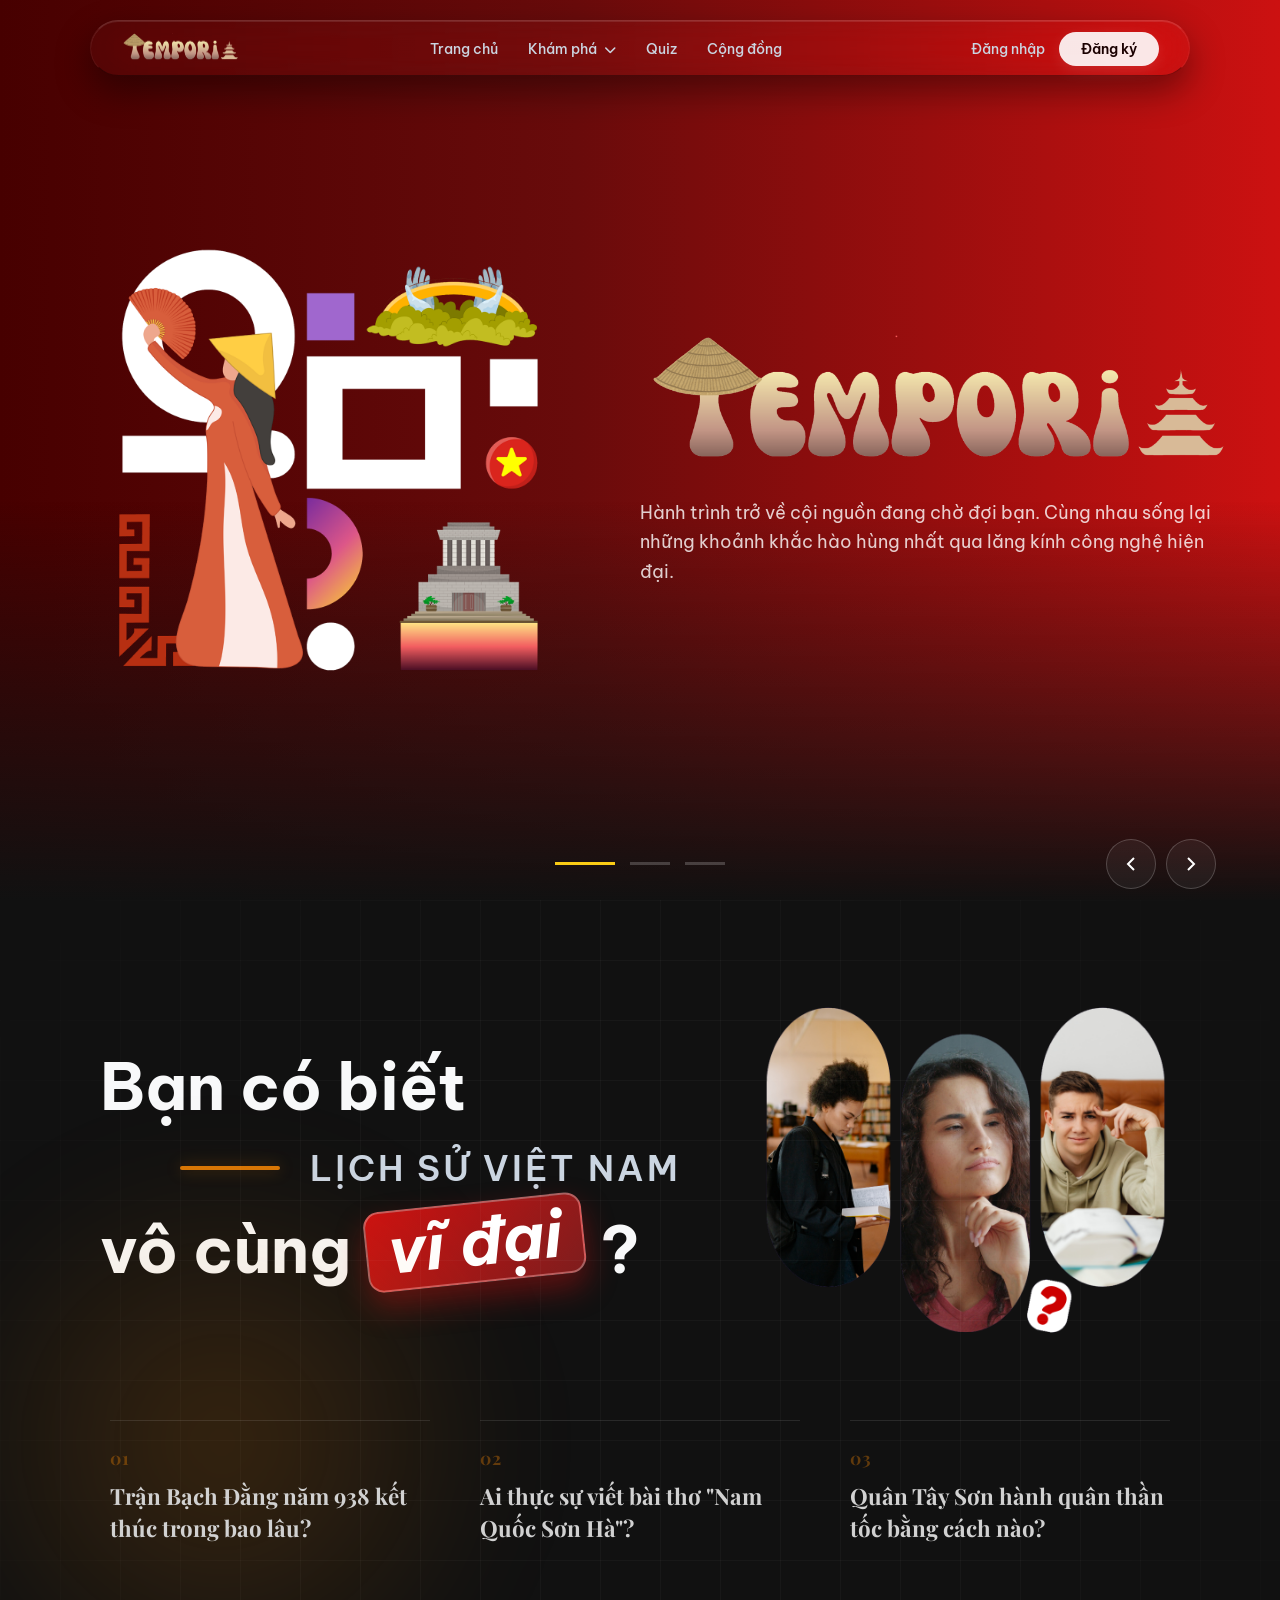
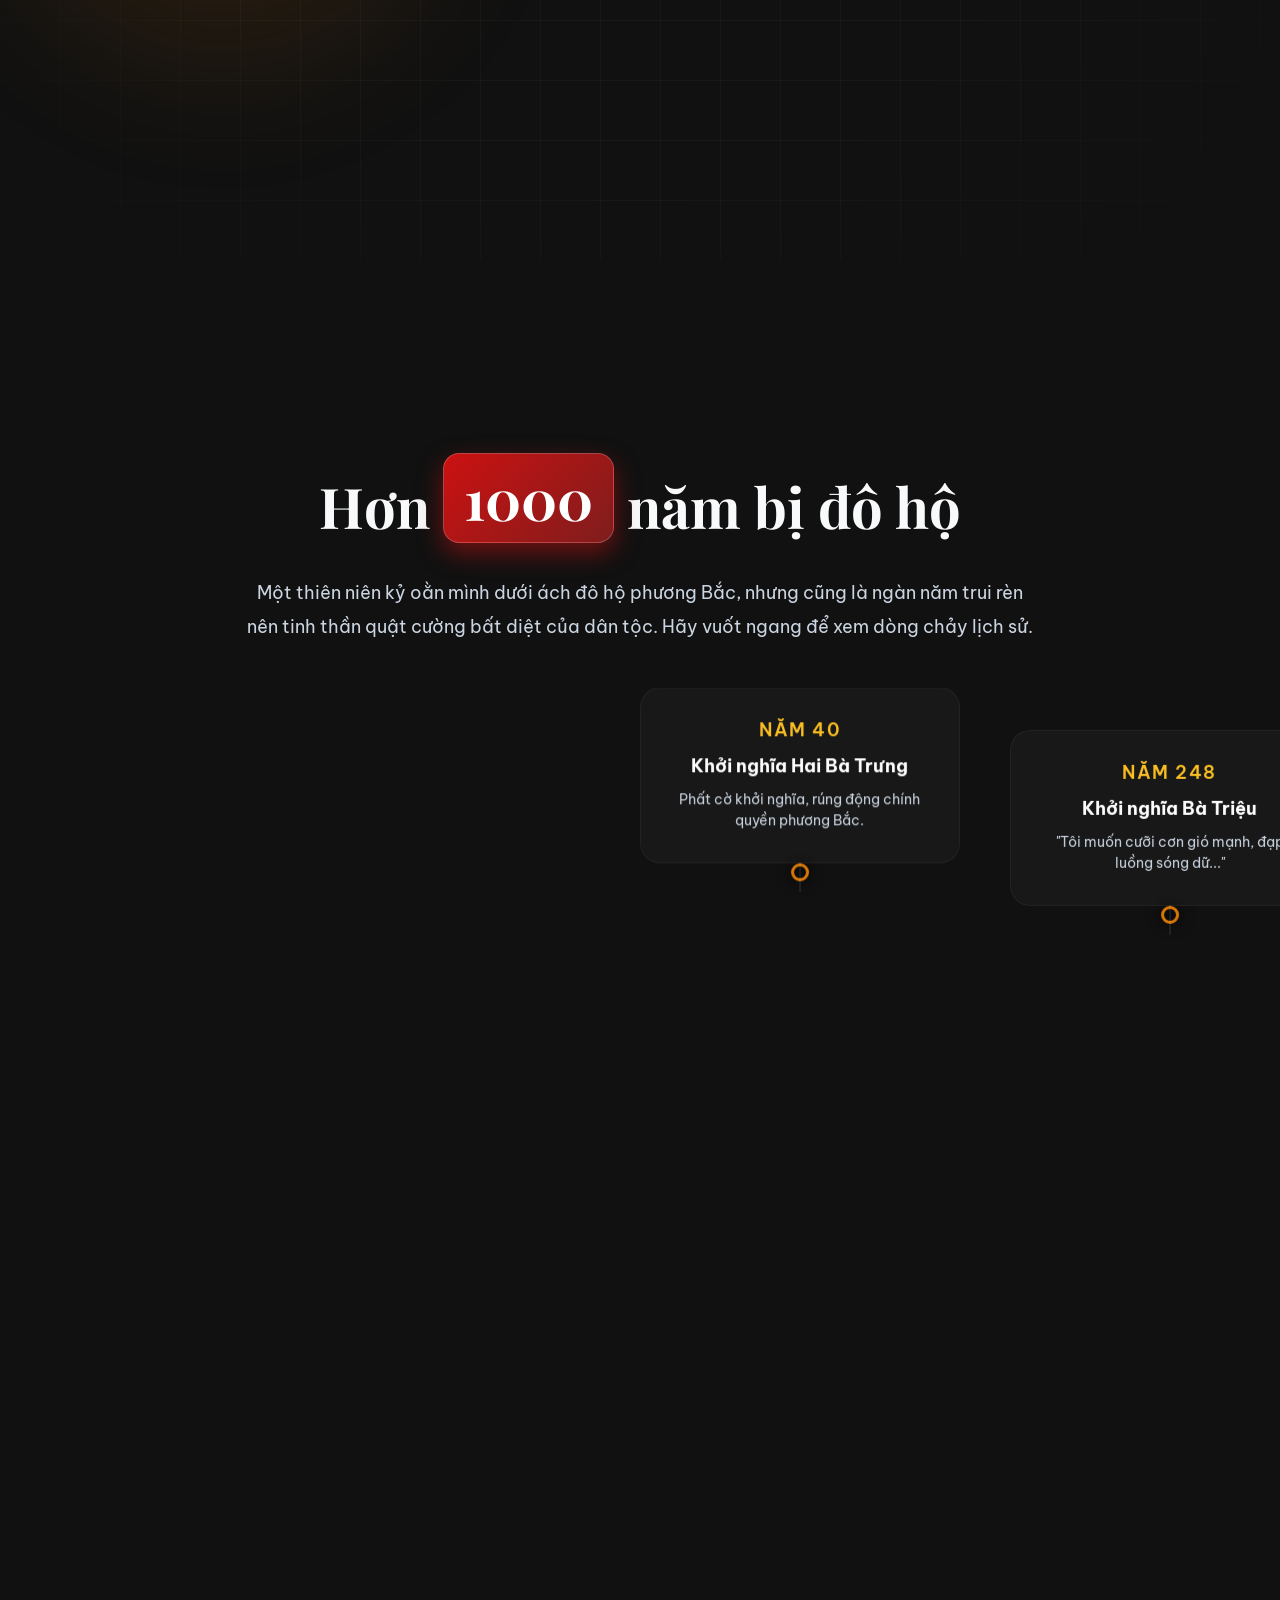
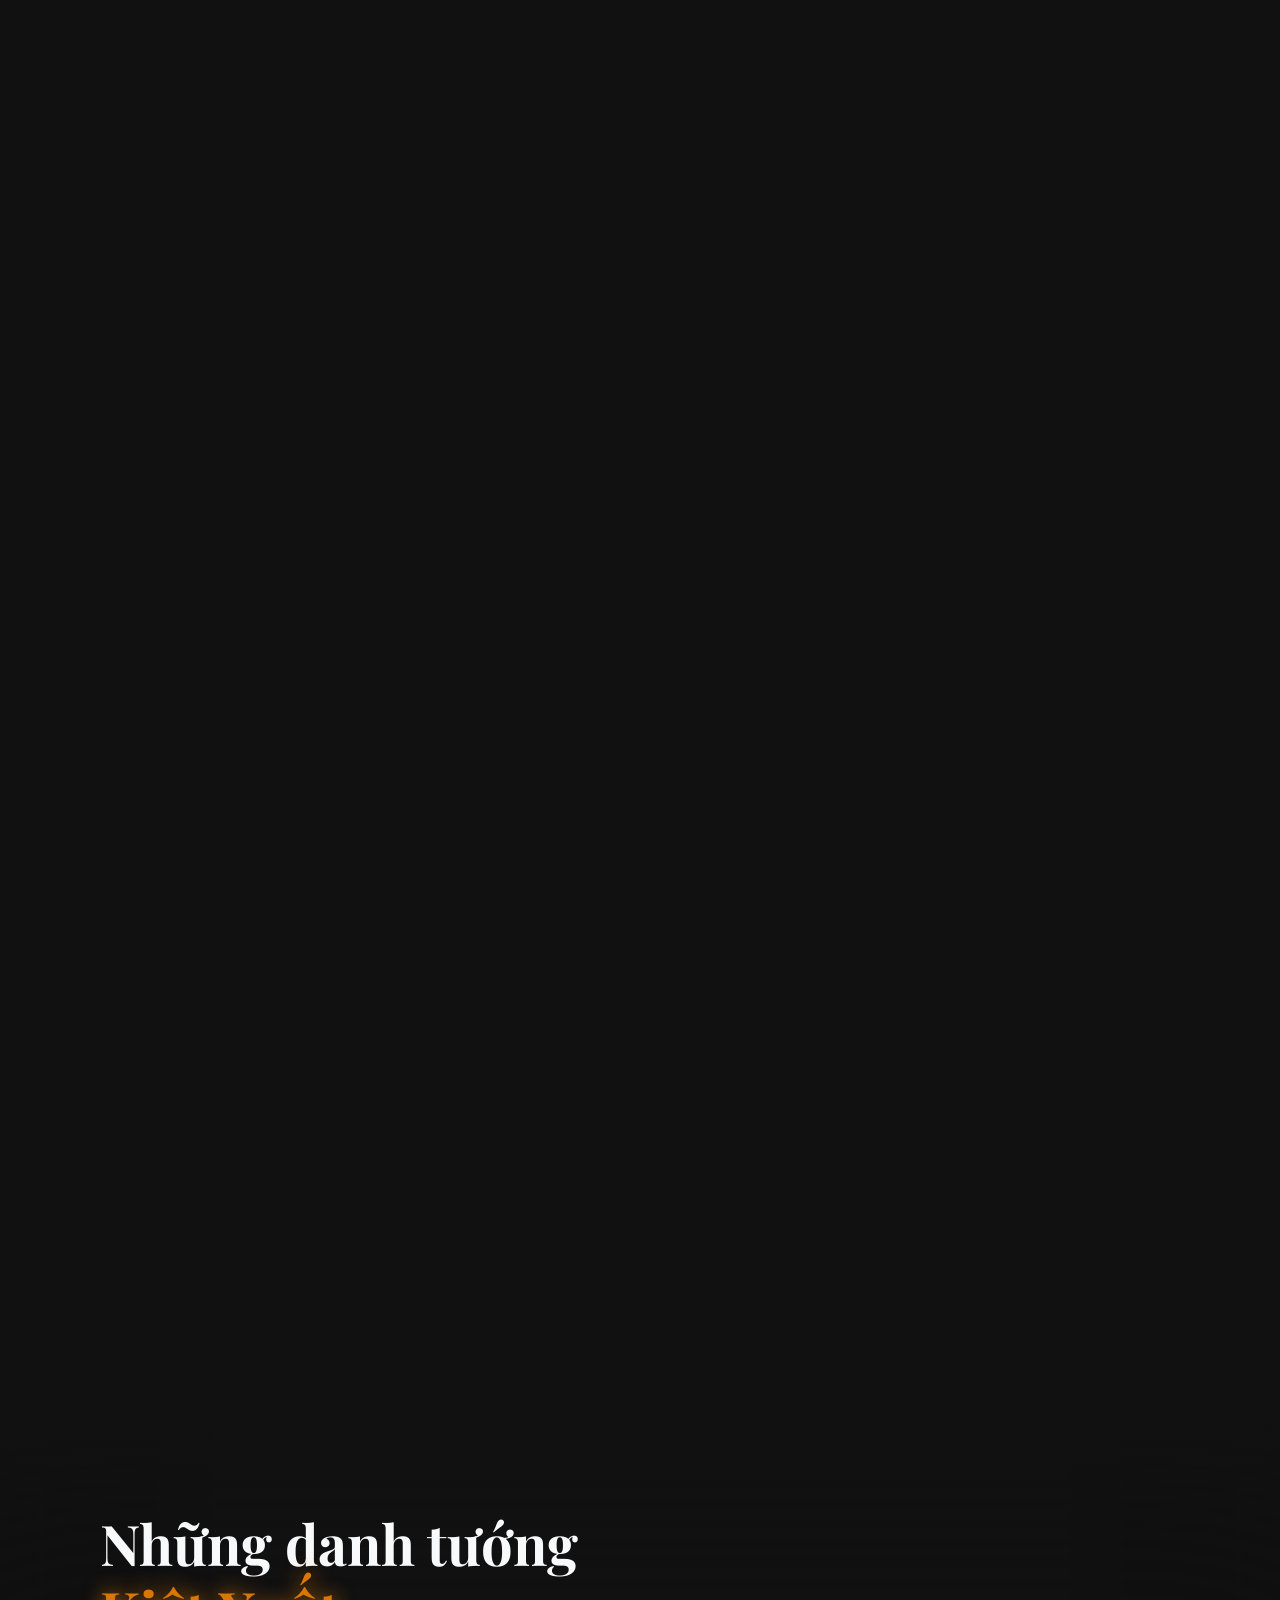
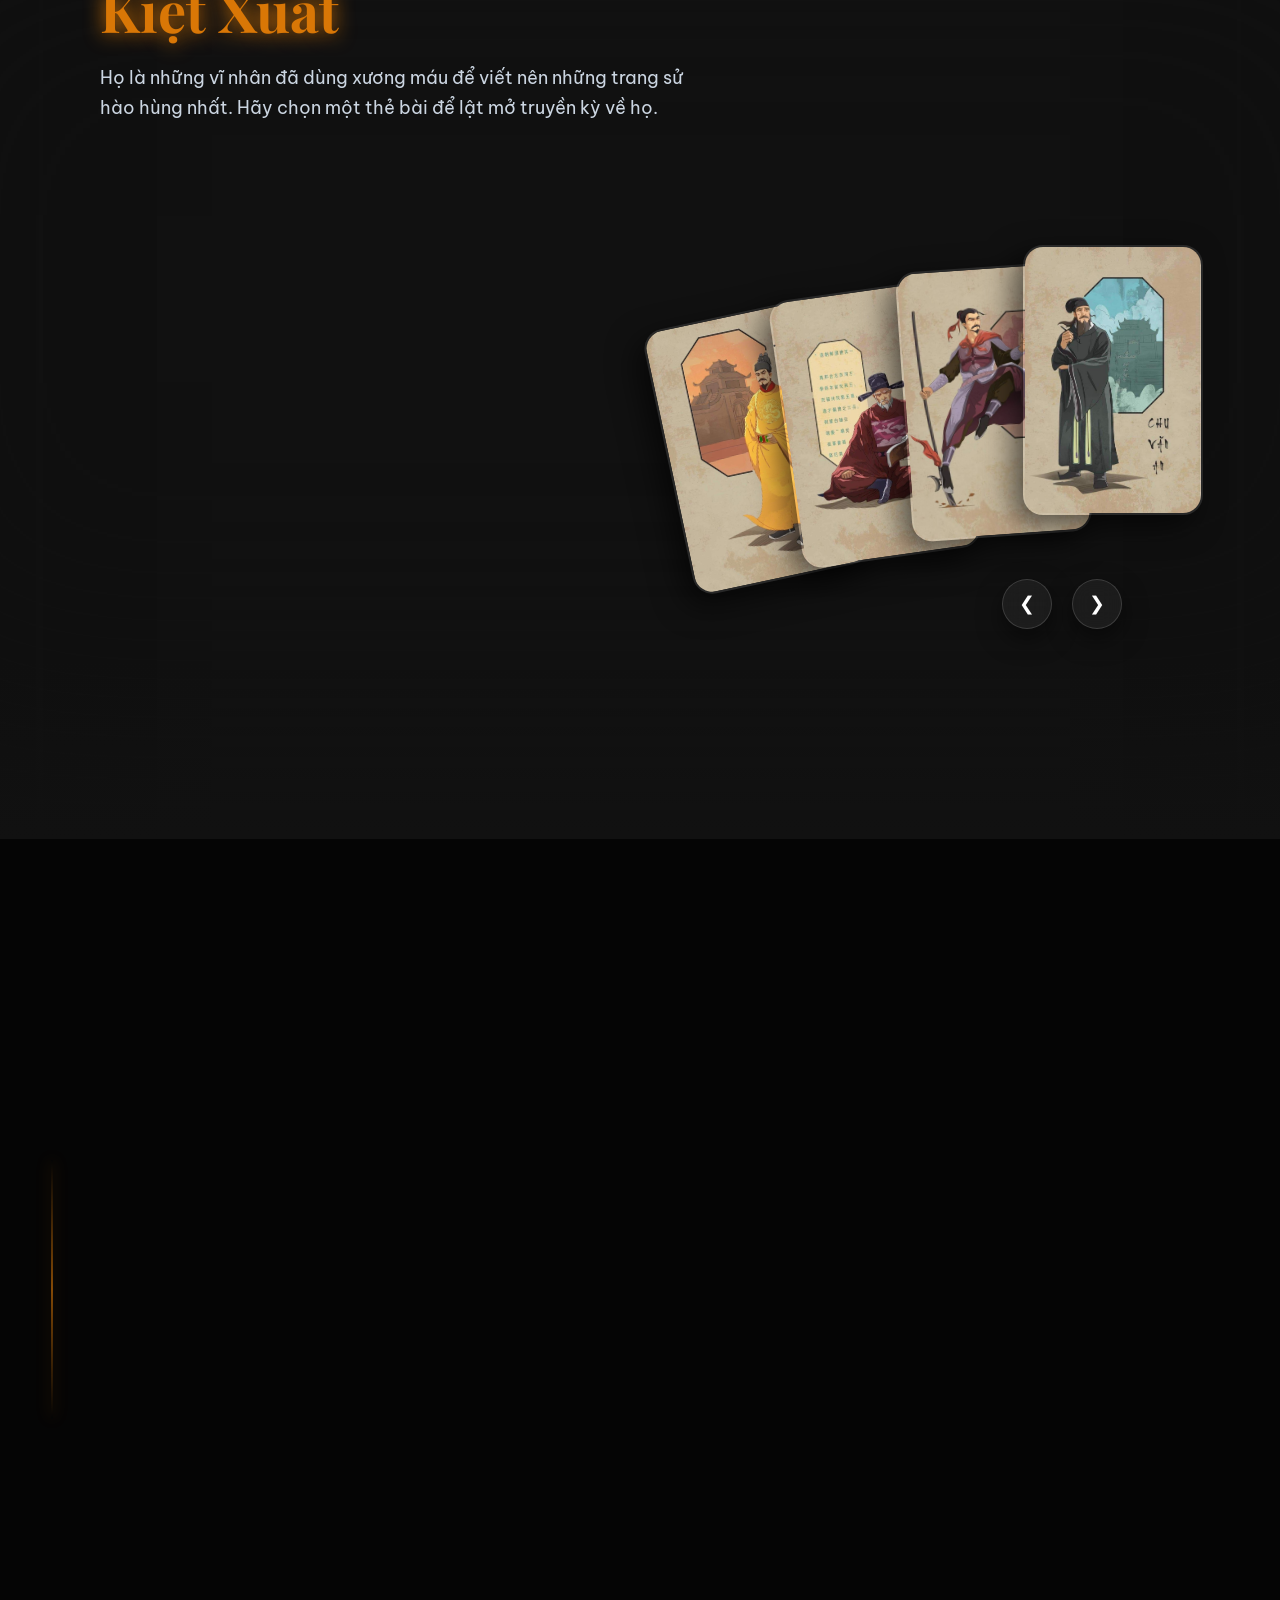
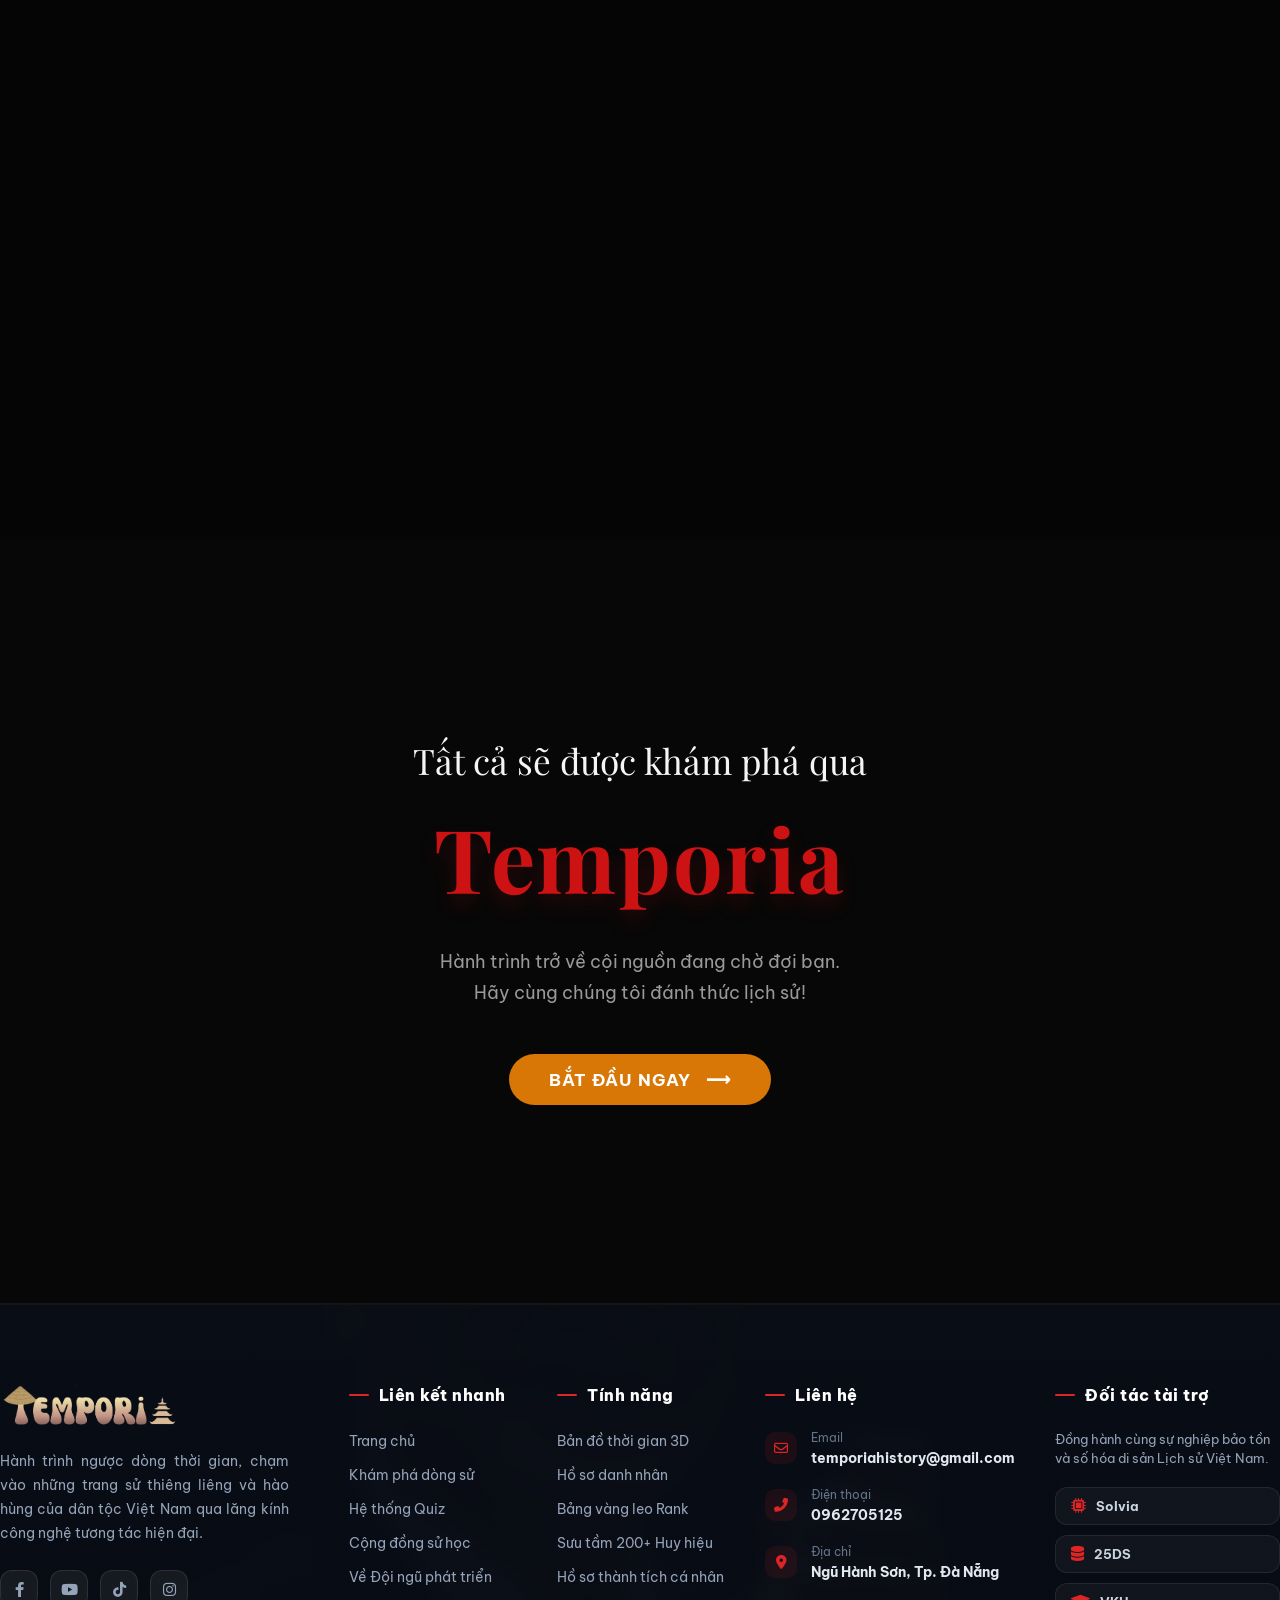
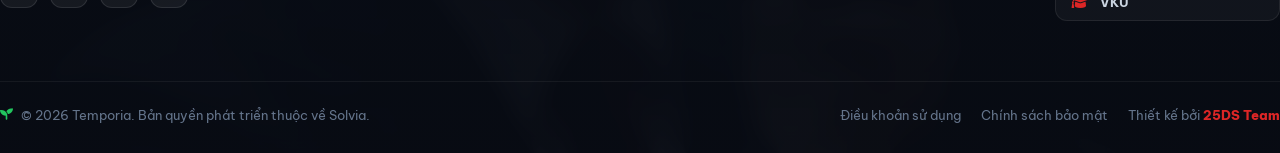
==== index.html @ d2524f49 "Update website" ====
<!DOCTYPE html>
<html lang="vi">
<head>
    <meta charset="UTF-8">
    <meta name="viewport" content="width=device-width, initial-scale=1.0">
    <title>Temporia - Dòng Chảy Lịch Sử</title>
    
    <link rel="preconnect" href="https://fonts.googleapis.com">
    <link rel="preconnect" href="https://fonts.gstatic.com" crossorigin>
    <link href="https://fonts.googleapis.com/css2?family=Be+Vietnam+Pro:wght@400;500;600&family=Playfair+Display:ital,wght@0,700;1,700&display=swap" rel="stylesheet">
    <link rel="stylesheet" href="https://cdnjs.cloudflare.com/ajax/libs/font-awesome/6.0.0/css/all.min.css">
    <!-- Thư viện CSS của Leaflet -->
    <link rel="stylesheet" href="https://unpkg.com/leaflet@1.9.4/dist/leaflet.css" />

    <link rel="stylesheet" href="css/global.css">
    <link rel="stylesheet" href="css/home.css">
    <style>
        .temporia-global-footer {
              position: relative !important;
              width: 100% !important;
              margin-top: 0 !important;
               overflow: hidden !important;
              background: #000000 !important;
              color: #e2e8f0 !important;
             border-top: 1px solid rgba(255, 255, 255, 0.08) !important;
}
    </style>
</head>
<body>

     <nav class="navbar">
        <a href="index.html" class="logo">
            <img src="test/logox.png" alt="Temporia Logo">
        </a>
        <ul class="nav-menu">
            <li><a href="trang-chu.html">Trang chủ</a></li>
            <li class="dropdown">
                <a href="#">Khám phá <i class="fas fa-chevron-down dropdown-icon"></i></a>
                <ul class="dropdown-content">
                    <li><a href="lo-trinh.html"><i class="fas fa-map-signs fa-fw"></i> Lộ trình học</a></li>
                    <li><a href="user-mindmap.html" class="locked-feature"><i class="fas fa-project-diagram fa-fw"></i> Sơ đồ tư duy</a></li>
                    <li><a href="podcast-view.html" class="locked-feature"><i class="fas fa-podcast fa-fw"></i> Podcast</a></li>
                </ul>
            </li>
            <li><a href="quiz.html">Quiz</a></li>
            <li><a href="cong-dong.html">Cộng đồng</a></li>
        </ul>
        <div class="nav-auth">
            <div id="guestMenu">
                <a href="auth.html#login" class="btn-login">Đăng nhập</a>
                <a href="auth.html#register" class="btn-register">Đăng ký</a>
            </div>
            
            <div id="userMenu" class="user-menu-dropdown hidden">
                <div class="user-menu-trigger">
                    <img src="" alt="Avatar" id="navAvatar" class="nav-avatar-img">
                    <span class="nav-user-name" id="navUserName">...</span>
                    <i class="fas fa-chevron-down" style="font-size: 12px; color: #86868b; margin-left: 2px;"></i>
                </div>
                
                <ul class="user-dropdown-content">
                    <li><a href="tai-khoan.html"><i class="fas fa-user fa-fw"></i> Hồ sơ cá nhân</a></li>
                    <li><a href="tai-khoan.html"><i class="fas fa-cog fa-fw"></i> Cài đặt hệ thống</a></li>
                    <li><hr class="dropdown-divider"></li>
                    <li><a href="javascript:void(0)" id="navBtnLogout" class="text-red"><i class="fas fa-sign-out-alt fa-fw"></i> Đăng xuất</a></li>
                </ul>
            </div>
        </div>
    </nav>

    <!-- PHẦN 1: HERO SECTION -->
    <!-- ================= PHẦN 1: KHỞI NGUỒN ================= -->
<section id="section1" class="hero-section">
    
    <!-- KHU VỰC CHỨA NỘI DUNG CHÍNH (Swap Container) -->
    <div class="hero-swap-area">
        
        <div class="morph-visual-box">
            <img src="test/3.png" alt="Temporia" class="visual-image">
            
            <div class="visual-feature-frame modern-transparent hub-layout">
                <div class="hub-aura"></div>
                <svg class="connectors-svg" viewBox="0 0 1000 600" preserveAspectRatio="none">
                    <defs>
                        <filter id="neonGlow" x="-20%" y="-20%" width="140%" height="140%"><feDropShadow dx="0" dy="0" stdDeviation="4" flood-color="#facc15" flood-opacity="0.8"/></filter>
                        <marker id="arrowhead" viewBox="0 0 10 10" refX="7" refY="5" markerWidth="5" markerHeight="5" orient="auto"><path d="M 1 1 L 8 5 L 1 9 Z" fill="#facc15" /></marker>
                    </defs>
                    <path class="spoke-curve" d="M 420,200 C 350,200 320,130 260,130" fill="none" stroke="#facc15" stroke-width="2" filter="url(#neonGlow)" marker-end="url(#arrowhead)"/>
                    <path class="spoke-curve" d="M 580,260 C 650,260 680,200 740,200" fill="none" stroke="#facc15" stroke-width="2" filter="url(#neonGlow)" marker-end="url(#arrowhead)"/>
                    <path class="spoke-curve" d="M 420,340 C 350,340 320,400 260,400" fill="none" stroke="#facc15" stroke-width="2" filter="url(#neonGlow)" marker-end="url(#arrowhead)"/>
                    <path class="spoke-curve" d="M 580,400 C 650,400 680,470 740,470" fill="none" stroke="#facc15" stroke-width="2" filter="url(#neonGlow)" marker-end="url(#arrowhead)"/>
                </svg>
                <img src="test/dtx.png" alt="App Temporia" class="center-phone">
                
                <div class="m-feature-card card-tl"><span class="m-icon">🎴</span><div class="m-text"><h3>Postcard</h3><p>Lưu giữ khoảnh khắc.</p></div></div>
                <div class="m-feature-card card-tr"><span class="m-icon">🗺️</span><div class="m-text"><h3>Bản Đồ</h3><p>Dòng thời gian trực quan.</p></div></div>
                <div class="m-feature-card card-bl"><span class="m-icon">👥</span><div class="m-text"><h3>Cộng Đồng</h3><p>Kết nối người đam mê.</p></div></div>
                <div class="m-feature-card card-br"><span class="m-icon">🧠</span><div class="m-text"><h3>Quiz Sơ Đồ</h3><p>Thử thách bản thân.</p></div></div>
            </div>

            <img src="test/peologo.png" alt="Nhân vật lịch sử" class="slide3-man-img" >
        </div>

        <div class="morph-text-box">
            <div class="text-state-1">
                <img src="test/logox.png" alt="Temporia Logo" class="logo-in-text" width="600"   height="140px" style="margin-bottom: 20px; margin-right: 20px;">
                <p>Hành trình trở về cội nguồn đang chờ đợi bạn. Cùng nhau sống lại những khoảnh khắc hào hùng nhất qua lăng kính công nghệ hiện đại.</p>
            </div>
            
            <div class="text-state-2">
                <div class="subtitle-badge">Trải nghiệm Đa chiều</div>
                <h2>Chạm quá khứ, <span class="text-gold">Mở khóa tương lai</span></h2>
                <p>Ứng dụng công nghệ tương tác hiện đại để tái hiện sống động những trang sử hào hùng, mang đến hành trình khám phá hoàn toàn khác biệt.</p>
            </div>

            <div class="text-state-3">
                <div class="subtitle-badge">Hệ thống thành tựu</div>
                
                <h2>
                    Sưu tầm <span class="text-gold">huy hiệu</span> để <br>
                    khám phá các <span class="text-gold">nhân vật</span>
                </h2>
                
                <p>Vượt qua những thử thách lịch sử để mở khóa các phù hiệu danh giá. Sở hữu trọn bộ sưu tập để khám phá những bí mật ẩn giấu và chiến công hiển hách của các vị anh hùng hào kiệt.</p>
                
                <div class="badges-grid">
                    <div class="badge-item"><div class="badge-circle"></div><span class="badge-name">Quân Vương</span></div>
                    <div class="badge-item"><div class="badge-circle"></div><span class="badge-name">Tướng Quân</span></div>
                    <div class="badge-item"><div class="badge-circle"></div><span class="badge-name">Văn Thần</span></div>
                    <div class="badge-item"><div class="badge-circle"></div><span class="badge-name">Sử Gia</span></div>
                    <div class="badge-item"><div class="badge-circle"></div><span class="badge-name">Chiến Binh</span></div>
                    <div class="badge-item"><div class="badge-circle"></div><span class="badge-name">Hiền Triết</span></div>
                </div>
            </div>
        </div>
    </div>

    <div class="hero-bottom-controls">
        <div class="hero-pagination">
            <span class="dash active" data-index="1"></span>
            <span class="dash" data-index="2"></span>
            <span class="dash" data-index="3"></span> </div>
        <div class="hero-nav-btns">
            <button class="hero-btn prev-btn"><svg width="24" height="24" viewBox="0 0 24 24" fill="none" stroke="currentColor" stroke-width="2"><polyline points="15 18 9 12 15 6"></polyline></svg></button>
            <button class="hero-btn next-btn"><svg width="24" height="24" viewBox="0 0 24 24" fill="none" stroke="currentColor" stroke-width="2"><polyline points="9 18 15 12 9 6"></polyline></svg></button>
        </div>
    </div>
</section>

    <div class="intro-section" id="section2">
        <div class="intro-container">
            <div class="intro-left animate-on-scroll slide-in-left">
                <div class="intro-content">
                    <h2 class="intro-line1">Bạn có biết</h2>
                    <div class="intro-line2">
                        <span class="long-dash"></span>
                        <span class="text-history">Lịch sử Việt Nam</span>
                    </div>
                    <h2 class="intro-line3">vô cùng <span class="tilt-box">vĩ đại</span> ?</h2>
                </div>
            </div>
            
            
            <!-- HÌNH ẢNH (Bên Phải) -->
            <div class="intro-right animate-on-scroll fade-in-up">
                <!-- Đã xóa khung div cũ và thay bằng ảnh thật -->
                <img src="test/x4.png" alt="Biểu tượng Lịch sử" class="intro-image">
            </div>
        </div>
        <!-- ================= KHU VỰC CÂU HỎI "BẠN CÓ BIẾT" (TỐI GIẢN) ================= -->
    <div class="minimal-questions-grid">
        
        <!-- Câu hỏi 1 -->
        <div class="mq-card">
            <div class="mq-number">01</div>
            <h3 class="mq-question">Trận Bạch Đằng năm 938 kết thúc trong bao lâu?</h3>
            <div class="mq-answer">
                <p>Trận đánh định mệnh được quyết định chỉ trong vỏn vẹn <strong>một buổi sáng</strong>. Khi thủy triều rút làm lộ bãi cọc, toàn bộ chiến thuyền Nam Hán bị đâm thủng và đắm chìm.</p>
            </div>
        </div>

        <!-- Câu hỏi 2 -->
        <div class="mq-card">
            <div class="mq-number">02</div>
            <h3 class="mq-question">Ai thực sự viết bài thơ "Nam Quốc Sơn Hà"?</h3>
            <div class="mq-answer">
                <p>Dù thường được gắn với Lý Thường Kiệt, lịch sử không ghi nhận chính xác tác giả. Nó được vang lên trong đền thờ để tạo niềm tin rằng đây là <strong>lời sấm truyền của thần linh</strong> nhằm úy lạo quân sĩ.</p>
            </div>
        </div>

        <!-- Câu hỏi 3 -->
        <div class="mq-card">
            <div class="mq-number">03</div>
            <h3 class="mq-question">Quân Tây Sơn hành quân thần tốc bằng cách nào?</h3>
            <div class="mq-answer">
                <p>Nguyễn Huệ đã sáng tạo ra chiến thuật <strong>"võng cáng"</strong>. Hai người khiêng một người ngủ, cứ thế luân phiên nhau chạy suốt ngày đêm, tạo nên tốc độ hành quân kinh ngạc.</p>
            </div>
        </div>

    </div>

        
        <!-- ================= NỀN HỌA TIẾT CHÌM HIỆN ĐẠI ================= -->
    <div class="temporia-bg-canvas">
        <!-- Lớp 1: Lưới dữ liệu mờ -->
        <div class="bg-tech-grid"></div>
        
        <!-- Lớp 2: Vầng sáng lịch sử hắt từ góc -->
        <div class="bg-glow-orb"></div>
        
       
        
        <!-- Lớp 4: Tia sáng dữ liệu quét ngang không gian -->
  
    </div>
        
    </div>
        

    <div class="history-section" id="section3">
        <div class="history-container">
            <div class="history-header animate-on-scroll slide-in-left">
                <h2>Hơn <span class="highlight-box">1000</span> năm bị đô hộ</h2>
                <p>Một thiên niên kỷ oằn mình dưới ách đô hộ phương Bắc, nhưng cũng là ngàn năm trui rèn nên tinh thần quật cường bất diệt của dân tộc. Hãy vuốt ngang để xem dòng chảy lịch sử.</p>
            </div>
            
            <div class="timeline-wrapper animate-on-scroll fade-in-up">
                <div class="timeline-track">
                    <div class="timeline-item">
                        <div class="timeline-content">
                            <span class="year">Năm 40</span>
                            <h3>Khởi nghĩa Hai Bà Trưng</h3>
                            <p>Phất cờ khởi nghĩa, rúng động chính quyền phương Bắc.</p>
                        </div>
                        <div class="timeline-dot"></div>
                    </div>

                    <div class="timeline-item">
                        <div class="timeline-content">
                            <span class="year">Năm 248</span>
                            <h3>Khởi nghĩa Bà Triệu</h3>
                            <p>"Tôi muốn cưỡi cơn gió mạnh, đạp luồng sóng dữ..."</p>
                        </div>
                        <div class="timeline-dot"></div>
                    </div>

                    <div class="timeline-item">
                        <div class="timeline-content">
                            <span class="year">Năm 542</span>
                            <h3>Nước Vạn Xuân</h3>
                            <p>Lý Bí xưng đế, khẳng định ý chí độc lập ngàn đời.</p>
                        </div>
                        <div class="timeline-dot"></div>
                    </div>

                    <div class="timeline-item">
                        <div class="timeline-content">
                            <span class="year">Năm 938</span>
                            <h3>Chiến thắng Bạch Đằng</h3>
                            <p>Ngô Quyền kết thúc vĩnh viễn hơn 1000 năm Bắc thuộc.</p>
                        </div>
                        <div class="timeline-dot"></div>
                    </div>

                    <div class="timeline-item">
                        <div class="timeline-content">
                            <span class="year">Năm 1010</span>
                            <h3>Chiếu Dời Đô</h3>
                            <p>Lý Thái Tổ dời đô về Thăng Long, mở ra thời kỳ thịnh vượng.</p>
                        </div>
                        <div class="timeline-dot"></div>
                    </div>

                    <div class="timeline-item">
                        <div class="timeline-content">
                            <span class="year">Năm 1288</span>
                            <h3>Đại thắng Nguyên Mông</h3>
                            <p>Hào khí Đông A ba lần đánh tan đạo quân mạnh nhất thế giới.</p>
                        </div>
                        <div class="timeline-dot"></div>
                    </div>

                    <div class="timeline-item">
                        <div class="timeline-content">
                            <span class="year">Năm 1427</span>
                            <h3>Khởi nghĩa Lam Sơn</h3>
                            <p>Lê Lợi đại thắng, áng thiên cổ hùng văn Bình Ngô Đại Cáo ra đời.</p>
                        </div>
                        <div class="timeline-dot"></div>
                    </div>

                    <div class="timeline-item">
                        <div class="timeline-content">
                            <span class="year">Năm 1945</span>
                            <h3>Tuyên ngôn Độc lập</h3>
                            <p>Khai sinh ra nước Việt Nam Dân chủ Cộng hòa.</p>
                        </div>
                        <div class="timeline-dot"></div>
                    </div>

                    <div class="timeline-item">
                        <div class="timeline-content">
                            <span class="year">Năm 1975</span>
                            <h3>Thống nhất Đất nước</h3>
                            <p>Non sông thu về một mối, kết thúc chặng đường trường chinh.</p>
                        </div>
                        <div class="timeline-dot"></div>
                    </div>

                    <div class="timeline-item">
                        <div class="timeline-content">
                            <span class="year">Nay</span>
                            <h3>Kỷ nguyên vươn mình</h3>
                            <p>Việt Nam vững bước trên trường quốc tế với vị thế mới.</p>
                        </div>
                        <div class="timeline-dot"></div>
                    </div>
                </div>
            </div>
        </div>
    </div>

    <!-- ================= PHẦN 4: DANH TƯỚNG KIỆT XUẤT ================= -->
    <!-- ================= PHẦN 4: DANH TƯỚNG KIỆT XUẤT ================= -->
    <div class="generals-section" id="section4">
        <div class="generals-header animate-on-scroll fade-in-up">
            <h2>Những danh tướng <br><span>Kiệt Xuất</span></h2>
            <p>Họ là những vĩ nhân đã dùng xương máu để viết nên những trang sử hào hùng nhất. Hãy chọn một thẻ bài để lật mở truyền kỳ về họ.</p>
        </div>

        <!-- Bộ bài xếp chồng bên phải -->
        <div class="cards-stack animate-on-scroll" id="heroStack">
            <div class="gen-card" data-name="Lý Thường Kiệt" data-quote="Nam quốc sơn hà Nam đế cư. Tiệt nhiên định phận tại thiên thư."><img src="hinh nhân vật/Chuvanan.jpg" alt="Tướng 1"></div>
            <div class="gen-card" data-name="Trần Hưng Đạo" data-quote="Ta thường tới bữa quên ăn, nửa đêm vỗ gối; ruột đau như cắt, nước mắt đầm đìa..."><img src="hinh nhân vật/Lelai.jpg" alt="Tướng 2"></div>
            <div class="gen-card" data-name="Quang Trung" data-quote="Đánh cho để dài tóc. Đánh cho để đen răng. Đánh cho nó chích luân bất phản..."><img src="hinh nhân vật/Lequydon.jpg" alt="Tướng 3"></div>
            <div class="gen-card" data-name="Lê Lợi" data-quote="Ngẫm thù lớn há đội trời chung. Căm giặc nước thề không cùng sống."><img src="hinh nhân vật/Lethanhtong.jpg" alt="Tướng 4"></div>
            <div class="gen-card" data-name="Ngô Quyền" data-quote="Hoằng Tháo là đứa trẻ dại, đem quân mỏi mệt từ xa đến, bọn ta lấy sức nhàn đợi kẻ mệt mỏi..."><img src="hinh nhân vật/Lybi.jpg" alt="Tướng 5"></div>
            <div class="gen-card" data-name="Hai Bà Trưng" data-quote="Một xin rửa sạch nước thù. Hai xin đem lại nghiệp xưa họ Hùng."><img src="hinh nhân vật/Lythuongkiet.jpg" alt="Tướng 6"></div>
        </div>

        <!-- THANH ĐIỀU HƯỚNG BẰNG KÍNH (Nằm dưới bộ bài) -->
       <div class="card-navigation">
            <button id="prevBtn" class="glass-btn">&#10094;</button>
            <button id="nextBtn" class="glass-btn">&#10095;</button>
        </div>
        <!-- MỚI: KHUNG THÔNG TIN BÊN PHẢI (Nằm dưới cùng của Phần 4) -->
        <div class="hero-details" id="heroDetails">
            <div class="glass-panel">
                <!-- THÊM div.panel-content NÀY ĐỂ BỌC CHỮ -->
                <div class="panel-content">
                    <h3 id="heroName">Tên Tướng</h3>
                    <p id="heroQuote">"Câu nói nổi tiếng..."</p>
                    <button class="explore-btn">Khám phá</button>
                </div>
            </div>
        </div>
    </div>
    <!-- ================= MODAL KHÁM PHÁ CHI TIẾT NHÂN VẬT ================= -->
    <div class="hero-modal" id="heroModal">
        <!-- Nút đóng (Dấu X) -->
        <button class="close-modal-btn" id="closeModalBtn">&times;</button>

        <div class="modal-content-wrapper">
            <!-- Khu vực 1: Hình ảnh (Sẽ diễn hoạt trôi từ giữa sang trái) -->
            <div class="modal-image-container">
                <img src="" alt="Hero Image" id="modalImage">
            </div>

            <!-- Khu vực 2: Thông tin chi tiết (Hiện lên bên phải) -->
            <div class="modal-info-container">
                <h2>LÝ THƯỜNG KIỆT</h2>
                
                <div class="modal-meta">
                    <p><strong>Năm sinh - Năm mất:</strong> 1019 - 1105</p>
                    <p><strong>Quê quán:</strong> Phường Thái Hòa, Thăng Long (Hà Nội)</p>
                    <p><strong>Tước hiệu:</strong> Việt Quốc công</p>
                </div>
                
                <div class="modal-bio">
                    <p>Ông là một nhà quân sự, nhà chính trị lỗi lạc thời nhà Lý. Lịch sử ghi nhận ông là một trong những vị anh hùng dân tộc vĩ đại nhất với chiến công đánh Tống bình Chiêm, giữ vững bờ cõi Đại Việt.</p>
                    <p>Tư tưởng quân sự xuất chúng của ông được thể hiện qua chiến lược "Tiên phát chế nhân" – Ngồi yên đợi giặc không bằng đem quân đánh trước để chặn thế mạnh của giặc. Ông đã chủ động đem quân vượt biên giới, đánh phá các căn cứ hậu cần của quân Tống tại Ung Châu, Khâm Châu, Liêm Châu, làm phá sản hoàn toàn kế hoạch xâm lược của chúng.</p>
                    <p>Đặc biệt, bài thơ <em>"Nam quốc sơn hà"</em> vang lên tại phòng tuyến sông Như Nguyệt năm 1077 không chỉ là đòn tâm lý chiến xuất thần đập tan ý chí quân thù, mà còn được hậu thế tôn vinh là bản Tuyên ngôn Độc lập đầu tiên của nước Việt Nam.</p>
                </div>
            </div>
        </div>
    </div>

    <!-- ================= PHẦN 5: BẢN ĐỒ HUYỀN THOẠI (SCROLLYTELLING) ================= -->
<div id="section5-wrapper" style="height: 500vh; position: relative; background: #050505;">
    <section id="section5">
        <!-- Cột mốc thời gian bên trái (Bạn nhớ giữ class time-node nhé) -->
        <div class="timeline-container">
            <div class="time-node active">938</div>
            <div class="time-node">1077</div>
            <div class="time-node">1427</div>
            <div class="time-node">1789</div>
        </div>

        <!-- ĐÂY LÀ CÁI KHUNG QUAN TRỌNG NHẤT ĐỂ JS VẼ BẢN ĐỒ LÊN -->
        <div id="vnMap"></div>
    </section>
</div>

    <!-- ================================================================= -->
    <!-- 1. KHO DỮ LIỆU BẢN ĐỒ (Ẩn đi, chỉ dùng để chứa nội dung cho JS đọc) -->
    <!-- ================================================================= -->
    <div id="map-data-source" style="display: none;">
        
        <!-- Trận 1 -->
        <div class="map-data-item" 
             data-lat="20.8449" data-lng="106.6833" 
             data-vid="https://www.youtube.com/embed/tfWgCrPdlKQ?autoplay=1&mute=1&loop=1&playlist=tfWgCrPdlKQ&controls=0&rel=0&modestbranding=1&playsinline=1&disablekb=1" 
             data-detail-img="https://medianews.thieunien.vn/uploads/2024/11/05/1-1730778110.jpeg">
            <h3 class="data-title">Trận Bạch Đằng</h3>
            <p class="data-desc">Năm 938, Ngô Quyền dùng trận địa cọc gỗ ngầm đánh tan quân Nam Hán.</p>
            <div class="data-detail-text">
                <p>Trận Bạch Đằng năm 938 là một trận đánh quan trọng. Ngô Quyền đã chỉ huy quân dân ta cắm cọc nhọn bọc sắt dưới lòng sông...</p>
            </div>
        </div>

        <!-- Trận 2 -->
        <div class="map-data-item" 
             data-lat="21.2205" data-lng="106.0538" 
               data-vid="https://www.youtube.com/embed/ITfwyb4AbMg?autoplay=1&mute=1&loop=1&playlist=ITfwyb4AbMg&controls=0&rel=0&modestbranding=1&playsinline=1&disablekb=1"

             data-detail-img="https://file3.qdnd.vn/data/images/5/2022/03/04/thuthuytv/anh.jpg?dpi=150&quality=100&w=870">

            <h3 class="data-title">Phòng tuyến Như Nguyệt</h3>
            <p class="data-desc">Năm 1077, Lý Thường Kiệt đọc Nam Quốc Sơn Hà, chặn đứng quân Tống.</p>
            <div class="data-detail-text">
                <p>Phòng tuyến sông Như Nguyệt được xây dựng để chặn đứng 10 vạn quân Tống. Tại đây, bài thơ Thần 'Nam Quốc Sơn Hà' đã vang lên...</p>
            </div>
        </div>

        <!-- Trận 3 -->
        <div class="map-data-item" 
             data-lat="21.5544" data-lng="106.6345" 
             data-vid="https://www.youtube.com/embed/_cYr2fcJvvU?autoplay=1&mute=1&loop=1&playlist=_cYr2fcJvvU&controls=0&rel=0&modestbranding=1&playsinline=1&disablekb=1" 
             data-detail-img="https://live.staticflickr.com/2940/14567902636_0299998db1_b.jpg">
            <h3 class="data-title">Trận Chi Lăng</h3>
            <p class="data-desc">Năm 1427, Lê Lợi - Nguyễn Trãi chém chết Liễu Thăng, bình định giặc Minh.</p>
            <div class="data-detail-text">
                <p>Tại Ải Chi Lăng hiểm trở, nghĩa quân Lam Sơn đã bày thiên la địa võng phục kích, chém chết chủ tướng Liễu Thăng...</p>
            </div>
        </div>

        <!-- Trận 4 -->
        <div class="map-data-item" 
             data-lat="10.3533" data-lng="106.3311" 
             data-vid="https://www.youtube.com/embed/Xw9LKdcZ4SI?autoplay=1&mute=1&loop=1&playlist=Xw9LKdcZ4SI&controls=0&rel=0&modestbranding=1&playsinline=1&disablekb=1" 
             data-detail-img="https://lichsuvietnam.org/wp-content/uploads/2025/06/rach-gam-xoai-mut-dau-an-vang-son-trong-lich-su-chong-ngoai-xam.jpg">
            <h3 class="data-title">Rạch Gầm - Xoài Mút</h3>
            <p class="data-desc">Năm 1789, Quang Trung Nguyễn Huệ đánh tan 5 vạn quân Xiêm La.</p>
            <div class="data-detail-text">
                <p>Bằng nghệ thuật hành quân thần tốc, anh hùng áo vải Nguyễn Huệ đã dìm 5 vạn quân Xiêm xuống đáy sông Tiền...</p>
            </div>
        </div>
    </div>

    <!-- ================================================================= -->
    <!-- PHẦN 6: KẾT THÚC HÀNH TRÌNH (CTA SANG TRỌNG)                      -->
    <!-- ================================================================= -->
    <section id="section6" class="lux-cta-section">
        <div class="lux-cta-container">
            <h2 class="lux-heading reveal-up">Tất cả sẽ được khám phá qua</h2>
            <!-- Trả lại chữ Temporia màu đỏ sang trọng của bạn -->
            <h1 class="lux-brand reveal-up delay-1">Temporia</h1> 
            <p class="lux-subtitle reveal-up delay-2">
                Hành trình trở về cội nguồn đang chờ đợi bạn.<br>
                Hãy cùng chúng tôi đánh thức lịch sử!
            </p>
            <div class="reveal-up delay-3">
                <a href="#" class="lux-btn">Bắt Đầu Ngay &nbsp; &#10230;</a>
            </div>
        </div>
    </section>

    <!-- ================================================================= -->
    <!-- FOOTER: THÔNG TIN ĐA CHIỀU CAO CẤP                                -->
    <!-- ================================================================= -->
    <footer class="temporia-global-footer">
    
    <div class="footer-bg-wrapper">
        <img src="images/footer-bg.jpg" alt="Background" class="footer-bg-img" onerror="this.src='test/NPTx.png'">
        <div class="footer-glass-overlay"></div>
    </div>

    <div class="container-full footer-content-container">
        <div class="footer-main-grid">
            
            <div class="footer-col brand-col">
                <div class="footer-logo">
                    <span class="logo-text"><a href="index.html" class="logo" >
            <img src="test/logox.png" alt="Temporia Logo" style="width: 180px; height: auto;">
        </a></span>
                </div>
                <p class="footer-desc">
                    Hành trình ngược dòng thời gian, chạm vào những trang sử thiêng liêng và hào hùng của dân tộc Việt Nam qua lăng kính công nghệ tương tác hiện đại.
                </p>
                <div class="footer-socials">
                    <a href="#" class="f-social-btn" title="Facebook"><i class="fa-brands fa-facebook-f"></i></a>
                    <a href="#" class="f-social-btn" title="YouTube"><i class="fa-brands fa-youtube"></i></a>
                    <a href="#" class="f-social-btn" title="TikTok"><i class="fa-brands fa-tiktok"></i></a>
                    <a href="#" class="f-social-btn" title="Instagram"><i class="fa-brands fa-instagram"></i></a>
                </div>
            </div>

            <div class="footer-col links-col">
                <div class="f-heading">
                    <h4>Liên kết nhanh</h4>
                </div>
                <ul class="f-links-list">
                    <li><a href="#">Trang chủ</a></li>
                    <li><a href="#">Khám phá dòng sử</a></li>
                    <li><a href="#">Hệ thống Quiz</a></li>
                    <li><a href="#">Cộng đồng sử học</a></li>
                    <li><a href="#">Về Đội ngũ phát triển</a></li>
                </ul>
            </div>

            <div class="footer-col links-col">
                <div class="f-heading">
                    <h4>Tính năng</h4>
                </div>
                <ul class="f-links-list">
                    <li><a href="#">Bản đồ thời gian 3D</a></li>
                    <li><a href="#">Hồ sơ danh nhân</a></li>
                    <li><a href="#">Bảng vàng leo Rank</a></li>
                    <li><a href="#">Sưu tầm 200+ Huy hiệu</a></li>
                    <li><a href="#">Hồ sơ thành tích cá nhân</a></li>
                </ul>
            </div>

            <div class="footer-col contact-col">
                <div class="f-heading">
                    <h4>Liên hệ</h4>
                </div>
                <div class="f-contact-info">
                    <div class="f-c-item">
                        <div class="f-c-icon"><i class="fa-regular fa-envelope"></i></div>
                        <div class="f-c-text">
                            <span>Email</span>
                            <strong>temporiahistory@gmail.com</strong>
                        </div>
                    </div>
                    <div class="f-c-item">
                        <div class="f-c-icon"><i class="fa-solid fa-phone-flip"></i></div>
                        <div class="f-c-text">
                            <span>Điện thoại</span>
                            <strong>0962705125</strong>
                        </div>
                    </div>
                    <div class="f-c-item">
                        <div class="f-c-icon"><i class="fa-solid fa-location-dot"></i></div>
                        <div class="f-c-text">
                            <span>Địa chỉ</span>
                            <strong>Ngũ Hành Sơn, Tp. Đà Nẵng</strong>
                        </div>
                    </div>
                </div>
            </div>

            <div class="footer-col sponsor-col">
                <div class="f-heading">
                    <h4>Đối tác tài trợ</h4>
                </div>
                <p class="sponsor-desc">Đồng hành cùng sự nghiệp bảo tồn và số hóa di sản Lịch sử Việt Nam.</p>
                
                <div class="sponsors-grid">
                    <div class="sponsor-badge" title="Tập đoàn Công nghệ Solvia">
                        <i class="fa-solid fa-microchip"></i> <span>Solvia</span>
                    </div>
                    <div class="sponsor-badge" title="25DS Studio - AI Data Analysis">
                        <i class="fa-solid fa-database"></i> <span>25DS</span>
                    </div>
                    <div class="sponsor-badge" title="Quỹ Phát triển Công nghệ & Giáo dục">
                        <i class="fa-solid fa-graduation-cap"></i> <span>VKU</span>
                    </div>
                </div>
            </div>

        </div>

        <div class="footer-bottom-bar">
            <div class="f-copyright">
                <i class="fa-solid fa-seedling" style="color: #22c55e;"></i>
                <span>© 2026 Temporia. Bản quyền phát triển thuộc về Solvia.</span>
            </div>
            
            <div class="f-bottom-links">
                <a href="#">Điều khoản sử dụng</a>
                <a href="#">Chính sách bảo mật</a>
                <span class="f-credits">Thiết kế bởi <strong>25DS Team</strong></span>
            </div>
        </div>

    </div>
</footer>


    <script src="js/main.js"></script>
    <!-- Thư viện JS của Leaflet -->
    <script src="https://unpkg.com/leaflet@1.9.4/dist/leaflet.js"></script>
    <!-- KỊCH BẢN HIỆN GIAO DIỆN PHẦN 6 VÀ FOOTER -->
    <script>
        document.addEventListener('DOMContentLoaded', () => {
            const revealElements = document.querySelectorAll('.reveal-up');
            const revealObserver = new IntersectionObserver((entries) => {
                entries.forEach(entry => {
                    if (entry.isIntersecting) {
                        entry.target.classList.add('active');
                    }
                });
            }, { 
                threshold: 0.1,
                rootMargin: "0px 0px -50px 0px"
            });

            revealElements.forEach(el => revealObserver.observe(el));
        });
    </script>

    <!-- KỊCH BẢN CHUYỂN TRANG MƯỢT MÀ -->
<script>
    document.addEventListener("DOMContentLoaded", () => {
        // Tìm tất cả các nút có link tới trang chủ
        const homeLinks = document.querySelectorAll('a[href="trang-chu.html"]');
        
        homeLinks.forEach(link => {
            link.addEventListener('click', function(e) {
                e.preventDefault(); // Chặn việc nhảy trang ngay lập tức
                const targetUrl = this.href;
                
                // Tạo một lớp "sương mù" màu Xám bạc giống hệt nền trang chủ
                const overlay = document.createElement('div');
                overlay.style.position = 'fixed';
                overlay.style.top = '0';
                overlay.style.left = '0';
                overlay.style.width = '100%';
                overlay.style.height = '100%';
                overlay.style.backgroundColor = '#F5F5F7'; /* Màu nền Apple */
                overlay.style.zIndex = '999999';
                overlay.style.opacity = '0';
                overlay.style.transition = 'opacity 0.6s ease-in-out';
                document.body.appendChild(overlay);

                // Kích hoạt mờ dần thành Xám bạc
                setTimeout(() => { overlay.style.opacity = '1'; }, 10);

                // Đợi sương mù phủ kín (0.6s) rồi mới âm thầm sang trang
                setTimeout(() => { window.location.href = targetUrl; }, 600);
            });
        });
    });
</script>
    <div class="agt-overlay" id="agtOverlay"></div>

<div class="auth-gate-toast" id="authGateToast">
    <div class="agt-drag-handle"></div> 
    <button class="agt-close-btn" id="agtCloseBtn"><i class="fa-solid fa-xmark"></i></button>
    
    <div class="agt-content">
        <div class="agt-icon"><i class="fa-solid fa-lock"></i></div>
        <div class="agt-text">
            <strong>Yêu cầu định danh</strong>
            <span>Vui lòng đăng nhập để lưu trữ tiến trình và mở khóa toàn bộ lộ trình.</span>
        </div>
    </div>
    
    <div class="agt-actions">
        <a href="auth.html#login" class="agt-btn-primary">Đăng nhập</a>
        <a href="auth.html#register" class="agt-btn-secondary">Tạo tài khoản</a>
    </div>
</div>
</body>
</html>
---- css/global.css ----
/* ================= BIẾN TOÀN CỤC ================= */
:root {
    --gradient-bg: linear-gradient(to right, #110000 0%, #450a0a 45%, #cc1111 100%);
    --text-light: #f8f9fa;
    --text-dim: #cbd5e1;
    --font-main: 'Be Vietnam Pro', sans-serif;
    --font-brand: 'Playfair Display', serif;
}

* { margin: 0; padding: 0; box-sizing: border-box; }

body {
    font-family: var(--font-main);
    /* Đổi sang Nâu Đen Cổ Kính thay vì đen tuyền công nghệ */
    background-color: #1e120d; 
    color: var(--text-light);
    overflow-x: hidden;
}

/* ================= THANH MENU (NAVBAR) ================= */
.navbar {
    position: fixed; top: 20px; left: 50%; transform: translateX(-50%);
    width: 90%; max-width: 1100px; height: 56px; 
    background: rgba(255, 255, 255, 0.02); 
    backdrop-filter: blur(25px) saturate(120%); -webkit-backdrop-filter: blur(25px) saturate(120%);
    border-top: 1px solid rgba(255, 255, 255, 0.15); border-bottom: 1px solid rgba(0, 0, 0, 0.4); 
    border-left: 1px solid rgba(255, 255, 255, 0.05); border-right: 1px solid rgba(255, 255, 255, 0.05);
    border-radius: 40px; display: flex; align-items: center; justify-content: space-between;
    padding: 0 30px; z-index: 1000;
    box-shadow: 0 15px 35px rgba(0, 0, 0, 0.4), inset 0 1px 0 rgba(255, 255, 255, 0.1); 
}

.nav-brand { font-family: var(--font-brand); font-size: 1.5rem; font-weight: 700; color: var(--text-light); text-decoration: none; letter-spacing: 1.5px; text-shadow: 0 2px 10px rgba(0,0,0,0.5); }
.nav-menu { display: flex; list-style: none; gap: 30px; align-items: center; }
.nav-menu > li > a { text-decoration: none; color: var(--text-dim); font-weight: 500; font-size: 0.9rem; padding: 5px 0; transition: color 0.3s ease; }
.nav-menu > li > a:hover { color: var(--text-light); text-shadow: 0 0 10px rgba(255,255,255,0.3); }

/* DROPDOWN */
.dropdown { position: relative; }
.dropdown-icon { font-size: 0.75rem; margin-left: 5px; transition: transform 0.3s ease; }
.dropdown:hover .dropdown-icon { transform: rotate(180deg); }
.dropdown-content {
    position: absolute; top: 200%; left: 50%; transform: translateX(-50%) translateY(10px);
    background: rgba(20, 0, 0, 0.4); backdrop-filter: blur(25px); border: 1px solid rgba(255, 255, 255, 0.1);
    min-width: 180px; border-radius: 16px; padding: 8px 0; box-shadow: 0 20px 40px rgba(0, 0, 0, 0.5);
    opacity: 0; visibility: hidden; transition: all 0.3s cubic-bezier(0.175, 0.885, 0.32, 1.275);
}
.dropdown:hover .dropdown-content { opacity: 1; visibility: visible; transform: translateX(-50%) translateY(0); }
.dropdown-content li { list-style: none; }
.dropdown-content li a { color: var(--text-dim); text-decoration: none; display: block; padding: 10px 20px; font-size: 0.85rem; font-weight: 500; transition: all 0.3s ease; }
.dropdown-content li a:hover { background: rgba(255, 255, 255, 0.05); color: var(--text-light); padding-left: 25px; }

/* NÚT ĐĂNG NHẬP / ĐĂNG KÝ */
.nav-auth { display: flex; align-items: center; gap: 20px; }
.btn-login { text-decoration: none; color: var(--text-dim); font-weight: 500; font-size: 0.9rem; transition: color 0.3s ease; }
.btn-login:hover { color: var(--text-light); }
.btn-register { margin-left:10px;text-decoration: none; color: #1a0000; background-color: rgba(255, 255, 255, 0.9); padding: 8px 22px; border-radius: 20px; font-weight: 600; font-size: 0.9rem; transition: all 0.3s ease; box-shadow: 0 4px 15px rgba(255, 255, 255, 0.1); }
.btn-register:hover { background-color: #ffffff; transform: translateY(-2px); box-shadow: 0 6px 20px rgba(255, 255, 255, 0.2); }

/* ========================================================================= */
/* GLOBAL USER PROFILE POPOVER (HOVERCARD CHÚ THÍCH)                         */
/* ========================================================================= */

/* Lớp vỏ bọc trôi nổi tối thượng */
.global-user-popover {
    position: fixed !important;
    z-index: 99999999 !important; /* Đè lên tất cả mọi thứ trên đời */
    pointer-events: none !important; /* Không cản trở các thao tác click chuột phía dưới */
    
    /* Trạng thái mặc định: Ẩn và hơi chìm xuống */
    visibility: hidden;
    opacity: 0;
    transform: translateY(10px) scale(0.95);
    transition: opacity 0.3s cubic-bezier(0.16, 1, 0.3, 1), 
                transform 0.3s cubic-bezier(0.16, 1, 0.3, 1), 
                visibility 0.3s !important;
}

/* Kích hoạt hiển thị */
.global-user-popover.show {
    visibility: visible;
    opacity: 1;
    transform: translateY(0) scale(1);
}

/* Bảng kính mờ nội bộ Popover */
.popover-glass-card {
    width: 310px;
    background: rgba(255, 255, 255, 0.85);
    backdrop-filter: blur(25px); -webkit-backdrop-filter: blur(25px);
    border: 1px solid rgba(255, 255, 255, 0.9);
    border-radius: 24px;
    padding: 20px;
    box-shadow: 0 20px 40px rgba(15, 23, 42, 0.15), 
                0 4px 12px rgba(15, 23, 42, 0.05);
    box-sizing: border-box;
}

/* --- Header Popover --- */
.popover-header {
    display: flex; align-items: center; gap: 12px;
    padding-bottom: 14px; border-bottom: 1px solid rgba(15, 23, 42, 0.06);
    margin-bottom: 12px;
}
.popover-avt {
    width: 50px; height: 50px; border-radius: 14px;
    object-fit: cover; border: 2px solid #fff;
    box-shadow: 0 4px 8px rgba(0,0,0,0.08); flex-shrink: 0;
}
.popover-main-info { flex-grow: 1; min-width: 0; }
.pop-name-group { display: flex; align-items: center; gap: 4px; }
.pop-name-group strong { font-size: 15px; font-weight: 800; color: #0f172a; white-space: nowrap; overflow: hidden; text-overflow: ellipsis; }
.pop-email { display: block; font-size: 11px; color: #64748b; white-space: nowrap; overflow: hidden; text-overflow: ellipsis; margin-top: 2px; }

/* --- Body Popover --- */
.popover-body { display: flex; flex-direction: column; gap: 8px; margin-bottom: 14px; }
.pop-info-row { display: flex; justify-content: space-between; align-items: center; font-size: 12px; }
.pop-label { color: #64748b; display: flex; align-items: center; gap: 6px; }
.pop-value { color: #1e293b; font-weight: 600; }

/* --- Footer Popover --- */
.popover-footer {
    display: flex; justify-content: space-between; align-items: center;
    background: rgba(15, 23, 42, 0.02); padding: 10px 12px;
    border-radius: 14px; border: 1px solid rgba(15, 23, 42, 0.04);
}
.pop-stat { display: flex; align-items: center; gap: 4px; font-size: 13px; font-weight: 800; color: #0f172a; }

/* Tùy biến nhanh thẻ Rank trôi nổi */
.pop-tier-badge { font-size: 10px; padding: 4px 10px; border-radius: 8px; font-weight: 800; }


/* ========================================================================= */
/* HỆ THỐNG THÔNG BÁO APPLE-STYLE (SOLVIA TOAST NOTIFICATION)                */
/* ========================================================================= */

/* ========================================================================= */
/* HỆ THỐNG THÔNG BÁO APPLE-STYLE (SOLVIA TOAST NOTIFICATION)                */
/* ========================================================================= */

.solvia-toast-container {
    position: fixed;
    top: 35px; /* Thả thấp xuống một chút cho thoáng */
    left: 50%;
    transform: translateX(-50%) translateY(-150px) scale(0.9);
    z-index: 99999999;
    
    /* Tăng độ trong suốt và hiệu ứng kính mờ (Blur) mạnh hơn */
    background: rgba(30, 30, 30, 0.65);
    backdrop-filter: blur(35px) saturate(200%);
    -webkit-backdrop-filter: blur(35px) saturate(200%);
    border: 1px solid rgba(255, 255, 255, 0.15);
    border-radius: 100px; /* Bo cong tuyệt đối dạng viên thuốc */
    
    /* 1. NÂNG CẤP KHÔNG GIAN: Tăng độ rộng, khoảng trống và lề */
    padding: 20px 40px; 
    min-width: 360px; /* Ép form rộng ra nhìn cho bề thế */
    display: flex;
    align-items: center;
    gap: 20px; /* Tách xa Icon và Chữ ra một chút */
    
    /* 2. BÍ QUYẾT FIX LỖI KÉO: Tăng bóng mờ lên 300vw. 
       Bóng giờ đây to gấp 3 lần màn hình, bạn kéo cỡ nào cũng không bao giờ bị hở sườn! */
    box-shadow: 0 30px 60px rgba(0, 0, 0, 0.4), 
                0 0 0 300vw rgba(0, 0, 0, 0.25); 
    
    color: #ffffff;
    font-size: 16px; /* Nhích font chữ to lên 1 xíu */
    letter-spacing: 0.3px; /* Giãn chữ nhẹ nhàng */
    font-weight: 500;
    opacity: 0;
    
    /* Hiệu ứng đàn hồi (Spring) êm ái hơn */
    transition: transform 0.6s cubic-bezier(0.25, 1.2, 0.3, 1), 
                opacity 0.4s ease;
                
    cursor: grab;
    user-select: none;
    max-width: 90vw;
    white-space: nowrap;
}

/* TRẠNG THÁI HIỆN */
.solvia-toast-container.show {
    transform: translateX(-50%) translateY(0) scale(1);
    opacity: 1;
}

/* TRẠNG THÁI ĐANG BỊ KÉO (Tắt nảy để chuột di chuyển mượt 1:1) */
.solvia-toast-container.dragging {
    transition: none; 
    cursor: grabbing;
}

/* Tăng size Icon lên để cân đối với khung mới to hơn */
.solvia-toast-icon { 
    font-size: 24px; 
    display: flex; 
    align-items: center; 
    justify-content: center; 
}
.toast-success { color: #34c759; filter: drop-shadow(0 0 8px rgba(52, 199, 89, 0.4)); }
.toast-error { color: #ff3b30; filter: drop-shadow(0 0 8px rgba(255, 59, 48, 0.4)); }
.toast-info { color: #0a84ff; filter: drop-shadow(0 0 8px rgba(10, 132, 255, 0.4)); }


/* ========================================================================= */
/* AUTH GATE TOAST: TRƯỢT TỪ TRÊN XUỐNG (KÈM LỚP PHỦ MỜ NHẸ)                 */
/* ========================================================================= */

/* LỚP PHỦ SƯƠNG MỜ (DIM BACKGROUND) */
.agt-overlay {
    position: fixed !important;
    top: 0 !important; left: 0 !important;
    width: 100vw !important; height: 100vh !important;
    background: rgba(15, 23, 42, 0.25) !important; /* Xám đen cực nhẹ, chỉ 25% */
    backdrop-filter: blur(5px) !important; /* Làm nhòe chữ bên dưới một chút */
    -webkit-backdrop-filter: blur(5px) !important;
    z-index: 9999998 !important; /* Nằm ngay dưới thẻ Toast */
    opacity: 0 !important;
    pointer-events: none !important;
    transition: opacity 0.4s ease !important;
}
.agt-overlay.show {
    opacity: 1 !important;
    pointer-events: auto !important; /* Bật khả năng bắt click */
}

/* THẺ TOAST TRUNG TÂM */
.auth-gate-toast {
    position: fixed !important;
    top: 25px !important;
    left: 50% !important;
    transform: translateX(-50%) translateY(-150px) scale(0.9) !important;
    z-index: 9999999 !important;
    
    width: 90% !important;
    max-width: 380px !important; 
    
    background: rgba(255, 255, 255, 0.85) !important;
    backdrop-filter: blur(35px) saturate(200%) !important;
    -webkit-backdrop-filter: blur(35px) saturate(200%) !important;
    border: 1px solid rgba(255, 255, 255, 0.9) !important;
    border-radius: 32px !important;
    
    padding: 16px 20px 20px 20px !important;
    box-shadow: 0 25px 50px rgba(0, 0, 0, 0.15) !important; 
    
    display: flex !important; flex-direction: column !important; gap: 16px !important;
    
    opacity: 0 !important; pointer-events: none !important;
    transition: transform 0.6s cubic-bezier(0.25, 1.2, 0.3, 1), opacity 0.4s ease !important;
    cursor: grab !important;
}

.auth-gate-toast.show {
    transform: translateX(-50%) translateY(0) scale(1) !important;
    opacity: 1 !important;
    pointer-events: auto !important;
}
.auth-gate-toast.dragging {
    transition: none !important;
    cursor: grabbing !important;
}

/* Nắp kéo giả lập */
.agt-drag-handle {
    width: 36px !important; height: 5px !important;
    background: rgba(0, 0, 0, 0.12) !important;
    border-radius: 10px !important; margin: 0 auto !important;
}

/* NÚT TẮT (X) SIÊU TINH TẾ */
.agt-close-btn {
    position: absolute !important;
    top: 15px !important; right: 18px !important;
    width: 28px !important; height: 28px !important;
    border-radius: 50% !important;
    background: rgba(0, 0, 0, 0.04) !important;
    border: none !important; color: #64748b !important;
    font-size: 13px !important;
    display: flex !important; align-items: center !important; justify-content: center !important;
    cursor: pointer !important; transition: all 0.2s ease !important;
}
.agt-close-btn:hover {
    background: rgba(220, 38, 38, 0.1) !important;
    color: #dc2626 !important;
    transform: scale(1.1) !important;
}

/* Cụm Chữ và Icon */
.agt-content { display: flex !important; align-items: center !important; gap: 16px !important; padding-right: 20px !important; }
.agt-icon { width: 48px !important; height: 48px !important; border-radius: 14px !important; background: linear-gradient(135deg, #fef2f2 0%, #fee2e2 100%) !important; color: #dc2626 !important; display: flex !important; align-items: center !important; justify-content: center !important; font-size: 20px !important; flex-shrink: 0 !important; border: 1px solid rgba(220, 38, 38, 0.1) !important; }
.agt-text { display: flex !important; flex-direction: column !important; gap: 4px !important; }
.agt-text strong { font-size: 16px !important; font-weight: 800 !important; color: #1d1d1f !important; }
.agt-text span { font-size: 13px !important; color: #64748b !important; line-height: 1.4 !important; }

/* Cụm Nút bấm */
.agt-actions { display: flex !important; gap: 10px !important; width: 100% !important; }
.agt-btn-primary, .agt-btn-secondary { flex: 1 !important; padding: 12px !important; border-radius: 16px !important; font-size: 14px !important; font-weight: 800 !important; text-align: center !important; text-decoration: none !important; transition: 0.3s ease !important; }
.agt-btn-primary { background: #dc2626 !important; color: #fff !important; }
.agt-btn-primary:hover { background: #b91c1c !important; transform: translateY(-2px) !important; box-shadow: 0 6px 15px rgba(220, 38, 38, 0.2) !important; }
.agt-btn-secondary { background: rgba(0, 0, 0, 0.05) !important; color: #1d1d1f !important; }
.agt-btn-secondary:hover { background: rgba(0, 0, 0, 0.08) !important; }

.logo {

    display: flex;

    align-items: center;

    gap: 12px;

    text-decoration: none;
}

/* IMAGE */

.logo img {

    width: 130px;



    object-fit: contain;
}

/* TEXT */

.logo span {

    font-size: 2rem;

    font-weight: 700;

    color: white;

    font-family: 'Playfair Display', serif;
}

/* ========================================================================= */
/* MENU TÀI KHOẢN TRÊN THANH NAVBAR (USER DROPDOWN)                          */
/* ========================================================================= */

.hidden { display: none !important; }

.user-menu-dropdown { 
    position: relative; 
    display: inline-block; 
    cursor: pointer; 
}

.user-menu-trigger { 
    display: flex; 
    align-items: center; 
    gap: 8px; 
    background: #f8fafc; 
    padding: 4px 14px 4px 4px; 
    border-radius: 100px; 
    border: 1px solid #e2e8f0;
    transition: all 0.3s ease; 
}
.user-menu-trigger:hover { 
    background: #f1f5f9; 
    border-color: #cbd5e1;
}

.nav-avatar-img { 
    width: 34px; 
    height: 34px; 
    border-radius: 50%; 
    object-fit: cover; 
    background: #ffffff;
    box-shadow: 0 2px 5px rgba(0,0,0,0.05);
}

.nav-user-name { 
    font-size: 14px; 
    font-weight: 700; 
    color: #0f172a; 
    max-width: 130px; 
    white-space: nowrap; 
    overflow: hidden; 
    text-overflow: ellipsis; 
}

/* Khối Menu trượt xuống */
.user-dropdown-content {
    position: absolute; top: 120%; right: 0; 
    background: rgba(255, 255, 255, 0.95); 
    backdrop-filter: blur(25px); -webkit-backdrop-filter: blur(25px);
    min-width: 220px; border-radius: 20px; 
    box-shadow: 0 15px 40px rgba(0,0,0,0.1); 
    border: 1px solid rgba(0,0,0,0.05);
    opacity: 0; visibility: hidden; 
    transform: translateY(15px); transition: all 0.3s cubic-bezier(0.16, 1, 0.3, 1); 
    list-style: none; padding: 10px; margin: 0; z-index: 9999;
}
.user-menu-dropdown:hover .user-dropdown-content { 
    opacity: 1; visibility: visible; transform: translateY(0); 
}

.user-dropdown-content li a { 
    display: block; padding: 12px 16px; 
    color: #475569; text-decoration: none; 
    font-size: 14px; font-weight: 600; 
    border-radius: 12px; transition: 0.2s; 
}
.user-dropdown-content li a i { margin-right: 8px; font-size: 15px; }
.user-dropdown-content li a:hover { background: #f1f5f9; color: #0f172a; }

/* Nút đăng xuất chữ đỏ */
.user-dropdown-content li a.text-red { color: #dc2626; }
.user-dropdown-content li a.text-red:hover { background: #fef2f2; color: #b91c1c; }

.dropdown-divider { border: 0; height: 1px; background: #f1f5f9; margin: 8px 0; }



.temporia-global-footer {
    position: relative !important;
    width: 100% !important;
    margin-top: 60px !important; /* Tạo khoảng cách an toàn với phần phía trên */
    overflow: hidden !important;
    background: #090d16 !important; /* Màu nền gốc xanh xám hoàng gia sâu thẳm */
    color: #e2e8f0 !important;
    border-top: 1px solid rgba(255, 255, 255, 0.08) !important;
}

/* --- 1. LỚP ẢNH NỀN ẨN CHÌM MỜ ẢO --- */
.footer-bg-wrapper {
    position: absolute !important;
    top: 0 !important; left: 0 !important;
    width: 100% !important; height: 100% !important;
    z-index: 1 !important;
    pointer-events: none !important;
}

.footer-bg-img {
    width: 100% !important; height: 100% !important;
    object-fit: cover !important;
    object-position: center !important;
    opacity: 0.18 !important; /* Làm mờ ảnh nền tinh tế như dải sương */
    filter: grayscale(30%) contrast(120%) !important;
}

/* Lớp kính gradient đè lên ảnh nền để chữ cực kỳ dễ đọc */
.footer-glass-overlay {
    position: absolute !important;
    top: 0 !important; left: 0 !important;
    width: 100% !important; height: 100% !important;
    background: linear-gradient(180deg, rgba(9, 13, 22, 0.95) 0%, rgba(9, 13, 22, 0.85) 100%) !important;
    backdrop-filter: blur(10px) !important; -webkit-backdrop-filter: blur(10px) !important;
}

/* --- 2. KHUNG NỘI DUNG CHÍNH --- */
.footer-content-container {
    position: relative !important;
    z-index: 5 !important; /* Nổi lên trên lớp ảnh nền */
    padding-top: 80px !important;
    padding-bottom: 30px !important;
    max-width: 1400px !important;
    margin: 0 auto !important;
    box-sizing: border-box !important;
}

/* LƯỚI 5 CỘT TỶ LỆ VÀNG (Ép nằm ngang tuyệt đối trên PC) */
.footer-main-grid {
    display: grid !important;
    grid-template-columns: 2.2fr 1.2fr 1.2fr 1.6fr 1.6fr !important;
    gap: 40px !important;
    align-items: flex-start !important;
    margin-bottom: 60px !important;
}

/* TIÊU ĐỀ CÁC CỘT CÓ GẠCH NGANG TRANG TRÍ (Giống ảnh gốc) */
.f-heading { margin-bottom: 25px !important; }
.f-heading h4 {
    font-size: 16px !important; font-weight: 800 !important; color: #ffffff !important;
    margin: 0 !important; display: flex !important; align-items: center !important; gap: 10px !important;
    letter-spacing: 0.5px !important;
}
.f-heading h4::before {
    content: "" !important; display: inline-block !important;
    width: 20px !important; height: 2px !important;
    background: #dc2626 !important; border-radius: 2px !important;
}

/* Cột 1: Brand */
.footer-logo .logo-text { font-size: 28px !important; font-weight: 900 !important; color: #ffffff !important; letter-spacing: 1px !important; display: block !important; margin-bottom: 15px !important; }
.footer-desc { font-size: 14px !important; color: #94a3b8 !important; line-height: 1.7 !important; margin-bottom: 25px !important; padding-right: 20px !important; text-align: justify !important; }

.footer-socials { display: flex !important; gap: 12px !important; }
.f-social-btn {
    width: 38px !important; height: 38px !important; border-radius: 12px !important;
    background: rgba(255, 255, 255, 0.06) !important; border: 1px solid rgba(255, 255, 255, 0.1) !important;
    color: #94a3b8 !important; display: flex !important; align-items: center !important; justify-content: center !important;
    text-decoration: none !important; font-size: 15px !important; transition: all 0.3s ease !important;
}
.f-social-btn:hover { background: #dc2626 !important; color: #ffffff !important; border-color: #dc2626 !important; transform: translateY(-3px) !important; }

/* Cột 2 & 3: Các danh sách Link */
.f-links-list { list-style: none !important; padding: 0 !important; margin: 0 !important; display: flex !important; flex-direction: column !important; gap: 14px !important; }
.f-links-list li a { font-size: 14px !important; color: #94a3b8 !important; text-decoration: none !important; transition: 0.2s !important; display: inline-block !important; }
.f-links-list li a:hover { color: #dc2626 !important; transform: translateX(4px) !important; }

/* Cột 4: Thông tin Liên hệ */
.f-contact-info { display: flex !important; flex-direction: column !important; gap: 20px !important; }
.f-c-item { display: flex !important; align-items: flex-start !important; gap: 14px !important; }
.f-c-icon { width: 32px !important; height: 32px !important; border-radius: 10px !important; background: rgba(220, 38, 38, 0.1) !important; color: #dc2626 !important; display: flex !important; align-items: center !important; justify-content: center !important; font-size: 14px !important; flex-shrink: 0 !important; margin-top: 2px !important; }
.f-c-text span { display: block !important; font-size: 12px !important; color: #64748b !important; margin-bottom: 2px !important; }
.f-c-text strong { font-size: 14px !important; color: #e2e8f0 !important; font-weight: 700 !important; }

/* Cột 5: Đối tác Tài trợ */
.sponsor-desc { font-size: 13px !important; color: #94a3b8 !important; line-height: 1.5 !important; margin-bottom: 18px !important; }
.sponsors-grid { display: flex !important; flex-direction: column !important; gap: 10px !important; }
.sponsor-badge {
    background: rgba(255, 255, 255, 0.04) !important;
    border: 1px solid rgba(255, 255, 255, 0.08) !important;
    padding: 10px 15px !important; border-radius: 12px !important;
    display: flex !important; align-items: center !important; gap: 10px !important;
    font-size: 13px !important; font-weight: 700 !important; color: #cbd5e1 !important;
    transition: 0.3s !important; cursor: default !important;
}
.sponsor-badge:hover { background: rgba(255, 255, 255, 0.08) !important; border-color: rgba(255, 255, 255, 0.2) !important; color: #ffffff !important; }
.sponsor-badge i { color: #dc2626 !important; font-size: 15px !important; }

/* --- 3. DẢI BẢN QUYỀN ĐÁY (COPYRIGHT BAR) --- */
.footer-bottom-bar {
    display: flex !important; justify-content: space-between !important; align-items: center !important;
    padding-top: 25px !important; border-top: 1px solid rgba(255, 255, 255, 0.06) !important;
    font-size: 13px !important; color: #64748b !important;
}
.f-copyright { display: flex !important; align-items: center !important; gap: 8px !important; }
.f-bottom-links { display: flex !important; align-items: center !important; gap: 20px !important; }
.f-bottom-links a { color: #64748b !important; text-decoration: none !important; transition: 0.2s !important; }
.f-bottom-links a:hover { color: #ffffff !important; }
.f-credits strong { color: #dc2626 !important; font-weight: 800 !important; }

/* Responsive cho Footer khi thu nhỏ màn hình */
@media (max-width: 1024px) {
    .footer-main-grid { grid-template-columns: repeat(2, 1fr) !important; gap: 35px !important; }
    .brand-col { grid-column: span 2 !important; }
    .footer-bottom-bar { flex-direction: column !important; gap: 15px !important; text-align: center !important; }
}
@media (max-width: 640px) {
    .footer-main-grid { grid-template-columns: 1fr !important; }
    .brand-col { grid-column: span 1 !important; }
}
---- css/home.css ----
/* ================= PHẦN 1: KHỞI NGUỒN ================= */
.hero-section {
    position: relative;
    display: flex;
    min-height: 100vh;
    width: 100%;
    /* Gradient ngang của Phần 1 */
    background: linear-gradient(to right, #470000 0%, #690b0b 45%, #cc1111 100%);
    padding-top: 80px; 
    
    /* Nới rộng khoảng trống ở đáy lên 250px. 
       Làm như vậy nội dung sẽ bị đẩy lên trên một chút, nhường trọn không gian cho sương mù */
    padding-bottom: 250px; 
}

/* Lớp sương mù chuyển màu */
.hero-section::after {
    content: '';
    position: absolute;
    /* Neo chặt vào đúng mép đáy, không đẩy xuống dưới nữa để không bị Phần 2 đè lên */
    bottom: -1px; 
    left: 0;
    width: 100%;
    
    /* Độ dày lớp chuyển đổi (có thể tăng giảm tùy thích) */
    height: 400px; 
    
    /* Chuyển từ trong suốt (0%) sang Xám đậm (100%) khớp hoàn toàn với Phần 2 */
    background: linear-gradient(to bottom, transparent 0%, #111111 100%);
    
    pointer-events: none; 
    z-index: 5;
}
.hero-left { 
    flex: 1; display: flex; align-items: center; justify-content: center; padding: 40px; position: relative; z-index: 10; 
    /* Chạy animation từ trái sang */
    animation: heroSlideInLeft 1.2s cubic-bezier(0.25, 1, 0.5, 1) forwards;
}

.logo {

    display: flex;

    align-items: center;

    gap: 12px;

    text-decoration: none;
}

/* IMAGE */

.logo img {

    width: 120px;

    height: 120px;

    object-fit: contain;
}

/* TEXT */

.logo span {

    font-size: 2rem;

    font-weight: 700;

    color: white;

    font-family: 'Playfair Display', serif;
}

.hero-right { 
    flex: 1; display: flex; flex-direction: column; justify-content: center; padding: 40px 60px; position: relative; z-index: 10; 
    /* Ẩn ban đầu, sau đó chạy animation từ phải sang (trễ 0.2s) */
    opacity: 0; 
    animation: heroSlideInRight 1.2s cubic-bezier(0.25, 1, 0.5, 1) 0.2s forwards;
}
@keyframes heroSlideInLeft {
    0% { opacity: 0; transform: translateX(-150px); }
    100% { opacity: 1; transform: translateX(0); }
}

@keyframes heroSlideInRight {
    0% { opacity: 0; transform: translateX(150px); }
    100% { opacity: 1; transform: translateX(0); }
}
.hero-image {
    width: 100%;
    height: auto; /* Tự động điều chỉnh chiều cao theo đúng tỷ lệ gốc của bức ảnh */
    max-height: 75vh; /* Giới hạn chiều cao để ảnh không bị tràn màn hình nếu ảnh gốc quá dọc */
    object-fit: contain; /* Đảm bảo bức ảnh luôn hiển thị trọn vẹn 100% */
    border-radius: 20px; 
    transition: transform 0.5s ease;
    margin-left: 40px;
}

/* (Tùy chọn) Thêm hiệu ứng nổi nhẹ khi rê chuột vào ảnh */
.hero-image:hover {
    transform: translateY(-10px);
}.hero-right h1 { font-family: var(--font-brand); font-size: 5rem; line-height: 1.1; margin-bottom: 20px; text-shadow: 0 10px 20px rgba(0,0,0,0.3); }
.hero-right p { font-size: 1.2rem; line-height: 1.6; color: rgba(255,255,255,0.9); max-width: 500px; }

/* ========================================================================= */
/* CSS BỔ SUNG: HIỆU ỨNG BAY LƯỢN PHẦN 1 (ĐÃ KHÓA BỐ CỤC CHỐNG VỠ)            */
/* ========================================================================= */

/* Bắt buộc 2 cột phải là khung neo (relative) để nhốt Slide 2 lại, không cho chạy lung tung */
.hero-left, .hero-right {
    position: relative !important;
}

/* ================= TRẠNG THÁI MẶC ĐỊNH (SLIDE 1) ================= */
#slide1-img {
    transition: all 0.8s ease;
    position: relative;
    z-index: 2;
    /* Phòng hờ nếu ảnh chưa load, cột trái vẫn giữ độ rộng tối thiểu */
    min-width: 300px; 
}

.slide1-desc {
    transition: all 0.8s ease;
    position: relative;
    z-index: 2;
}

/* Chữ Temporia mặc định */
.hero-title-anim {
    transition: transform 1s cubic-bezier(0.25, 1, 0.5, 1), color 0.8s ease !important;
    transform-origin: left top;
    white-space: nowrap;
    position: relative;
    z-index: 50;
}

/* Nội dung Slide 2: BẮT BUỘC TÀNG HÌNH VÀ KHÓA CHUỘT Ở MẶC ĐỊNH */
#slide2-text, #slide2-carousel {
    position: absolute !important;
    top: 50% !important;
    transform: translateY(-50%) !important;
    width: 90% !important;
    opacity: 0;
    visibility: hidden; /* Cực kỳ quan trọng: Giấu đi để không đè vào nhau */
    transition: all 0.6s ease;
    z-index: 10;
}

#slide2-text { left: 5% !important; }
#slide2-carousel { left: 0 !important; width: 100% !important; }

/* Trang trí chữ cho Slide 2 */
#slide2-text h2 { font-family: var(--font-brand, serif); font-size: 3rem; color: #fff; margin-bottom: 20px; line-height: 1.2; }
#slide2-text p { font-size: 1.1rem; color: rgba(255,255,255,0.8); line-height: 1.6; }


/* ================= KHI BẤM NÚT QUA TRÁI/PHẢI (KÍCH HOẠT SLIDE 2) ================= */

/* 1. Ảnh và mô tả cũ mờ đi, lướt sang phải và TÀNG HÌNH */
.hero-section.show-slide-2 #slide1-img,
.hero-section.show-slide-2 .slide1-desc {
    opacity: 0 !important;
    visibility: hidden !important;
    transform: translateX(50px) !important;
}

/* 2. Chữ Temporia bay vút lên góc trên cùng bên trái */
.hero-section.show-slide-2 .hero-title-anim {
    /* Bay qua trái và lên trên, thu nhỏ lại, đổi sang màu vàng đồng */
    transform: translate(-35vw, -30vh) scale(0.45) !important;
    color: #facc15 !important; 
}

/* 3. Hiện các nội dung của Slide 2 lên */
.hero-section.show-slide-2 #slide2-text,
.hero-section.show-slide-2 #slide2-carousel {
    opacity: 1 !important;
    visibility: visible !important;
    transition-delay: 0.3s; /* Chờ chữ Temporia bay xong mới hiện ra */
}

/* --- HIỆU ỨNG LƯỚT CAROUSEL (GIỮ NGUYÊN) --- */
.features-track {
    display: flex;
    gap: 20px;
    width: max-content;
    animation: scrollFeatures 15s linear infinite;
    animation-play-state: paused;
}
.hero-section.show-slide-2 .features-track {
    animation-play-state: running;
}
@keyframes scrollFeatures {
    0% { transform: translateX(0); }
    100% { transform: translateX(calc(-270px * 4)); }
}

.feature-box {
    width: 250px;
    background: rgba(0, 0, 0, 0.5); /* Nền kính đen mờ sang trọng */
    backdrop-filter: blur(10px);
    border: 1px solid rgba(255, 255, 255, 0.1);
    border-radius: 16px;
    padding: 30px 20px;
    text-align: center;
    transition: transform 0.3s;
}
.feature-box:hover { border-color: #d97706; transform: translateY(-8px); }
.feature-box h3 { color: #d97706; font-size: 1.2rem; margin-bottom: 10px; }
.feature-box p { color: #ccc; font-size: 0.95rem; line-height: 1.5; }
.fb-icon { font-size: 2.5rem; margin-bottom: 15px; }

/* --- BỘ ĐIỀU KHIỂN NÚT --- */
.hero-bottom-controls {
    position: absolute; bottom: 35px; left: 0; width: 100%;
    display: flex; justify-content: center; align-items: center;
    padding: 0 5%; z-index: 20;
}
.hero-pagination { display: flex; gap: 15px; }
.dash { width: 40px; height: 3px; background: rgba(255, 255, 255, 0.2); cursor: pointer; transition: all 0.4s; }
.dash.active { background: #d97706; width: 60px; }
.hero-nav-btns { position: absolute; right: 5%; display: flex; gap: 10px; }
.hero-btn { width: 55px; height: 55px; border-radius: 50%; background: rgba(255, 255, 255, 0.05); border: 1px solid rgba(255, 255, 255, 0.2); color: #fff; cursor: pointer; display: flex; justify-content: center; align-items: center; transition: all 0.3s; }
.hero-btn:hover { background: #d97706; border-color: #d97706; transform: scale(1.1); }

/* ========================================================================= */
/* CSS: HOÁN ĐỔI VÀ BIẾN HÌNH (LAYOUT SWAP & MORPHING) - BẢO LƯU NỀN GỐC     */
/* ========================================================================= */

.hero-swap-area {
    position: absolute;
    top: 100px; left: 0; width: 100%; height: calc(100vh - 350px);
    display: flex; align-items: center;
    z-index: 10;
}

/* ========================================================================= */
/* CSS: HOÁN ĐỔI VÀ BIẾN HÌNH (ĐÃ SỬA LỖI CANH GIỮA HOÀN HẢO)                 */
/* ========================================================================= */

.hero-swap-area {
    position: absolute;
    top: 0; left: 0; 
    width: 100%; 
    height: 100%; /* Trải dài bằng toàn bộ Phần 1 */
    z-index: 10;
}

/* ================= 1. THIẾT LẬP 2 KHỐI DI ĐỘNG ================= */
.morph-visual-box, .morph-text-box {
    position: absolute;
    top: 48%; /* Đẩy xuống giữa màn hình */
    transform: translateY(-50%); /* Bí quyết canh giữa chính xác theo chiều dọc */
    width: 45%; 
    height: auto;
    transition: all 1.2s cubic-bezier(0.25, 1, 0.5, 1);
}

/* Mặc định: Hình bên Trái, Chữ bên Phải */
.morph-visual-box { left: 5%; }
.morph-text-box { right: 5%; display: flex; flex-direction: column; justify-content: center; }

/* KHI CHUYỂN SLIDE: Đảo ngược vị trí (Bắt buộc giữ translateY(-50%) để không bị giật lên) */
.hero-section.show-slide-2 .morph-visual-box { 
    left: 50%; 
    transform: translate(0, -50%); 
}
.hero-section.show-slide-2 .morph-text-box { 
    right: 50%; 
    transform: translateY(-50%);
}

/* ================= 2. QUÁ TRÌNH BIẾN HÌNH KHỐI HÌNH ẢNH ================= */
.visual-image {
    width: 100%; border-radius: 20px;
    transition: all 0.8s ease;
    opacity: 1; transform: scale(1);
    display: block; /* Đảm bảo hình ảnh cung cấp chiều cao cho khung */
}

.visual-feature-frame {
    position: absolute; top: 0; left: 0; width: 100%; height: 100%; min-height: 400px;
    background: rgba(20, 0, 0, 0.6); backdrop-filter: blur(15px);
    border: 1px solid rgba(255, 255, 255, 0.15); border-radius: 24px;
    opacity: 0; transform: scale(0.9); visibility: hidden;
    transition: all 0.8s ease;
    display: flex; align-items: center; justify-content: center;
}

/* Slide 2: Ảnh mờ đi, Khung tính năng bung ra */
.hero-section.show-slide-2 .visual-image { opacity: 0; transform: scale(0.9); visibility: hidden; }
.hero-section.show-slide-2 .visual-feature-frame { opacity: 1; transform: scale(1); visibility: visible; }

/* ================= 3. QUÁ TRÌNH BIẾN HÌNH KHỐI CHỮ ================= */
/* QUAN TRỌNG: Sửa text-state-1 thành relative để nó đẩy khung chữ cao lên */
.text-state-1 {
    position: relative; 
    width: 100%;
    transition: all 0.8s ease;
}
.subtitle-badge {
    display: inline-block;
    font-family: sans-serif;
    font-size: 0.85rem;
    color: #facc15;
    text-transform: uppercase;
    letter-spacing: 3px;
    margin-bottom: 20px;
    position: relative;
    padding-left: 45px;
    font-weight: bold;
}
.subtitle-badge::before {
    content: '';
    position: absolute;
    left: 0; top: 50%;
    transform: translateY(-50%);
    width: 30px; height: 2px;
    background: #facc15;
}
.text-state-2 { 
    position: absolute; 
    top: -90; left: 0;
    width: 100%;
    transition: all 0.8s ease;
    opacity: 0; visibility: hidden; transform: translateY(30px); 
}

/* Chữ Temporia mặc định */
.text-state-1 h1 { font-family: var(--font-brand, serif); font-size: 5.5rem; color: #fff; margin-bottom: 20px; text-shadow: 0 10px 20px rgba(0,0,0,0.5); }
.text-state-1 p, .text-state-2 p { font-size: 1.2rem; color: rgba(255,255,255,0.8); line-height: 1.6; }
.text-state-2 h2 { 
    font-family: var(--font-brand, serif); 
    font-size: 3.8rem; 
    color: #fff; 
    margin-bottom: 25px; 
    line-height: 1.15; 
}
.text-state-2 h2 .text-gold {
    color: #facc15;
    font-style: italic; /* Chữ nghiêng nhẹ tạo nét nghệ thuật */
    text-shadow: 0 0 20px rgba(217, 119, 6, 1);
}

/* Đoạn mô tả: Canh lề gọn gàng, tăng khoảng cách dòng */
.text-state-2 p { 
    font-size: 1.15rem; 
    color: #c4c4c4; 
    line-height: 1.7; 
    max-width: 90%; 
}

/* Slide 2: Đổi chữ Temporia thành Chủ đề mới */
.hero-section.show-slide-2 .text-state-1 { opacity: 0; visibility: hidden; transform: translateY(-30px); }
.hero-section.show-slide-2 .text-state-2 { opacity: 1; visibility: visible; transform: translateY(0); }

/* ================= 4. LƯỚI TÍNH NĂNG 2x2 HIỆN ĐẠI (THAY THẾ KHUNG TO) ================= */

/* Xóa nền của khung to cũ để nhường chỗ cho 4 thẻ nhỏ */
.visual-feature-frame.modern-transparent {
    background: transparent !important;
    border: none !important;
    backdrop-filter: none !important;
}

/* Bố cục Grid 2 cột x 2 hàng */
.modern-features-grid {
    display: grid;
    grid-template-columns: repeat(2, 1fr);
    gap: 20px;
    width: 100%;
}

/* ================= THIẾT KẾ KÍNH MỜ SƯƠNG (ĐÃ FIX LỖI & THÊM HIỆU ỨNG LẮC ICON) ================= */

.modern-features-grid {
    display: grid;
    grid-template-columns: repeat(2, 1fr);
    gap: 20px;
    width: 100%;
}

/* 1. THẺ KÍNH MỜ TRẮNG BÌNH THƯỜNG */
.m-feature-card {
    position: relative;
    background: rgba(255, 255, 255, 0.04) !important; 
    backdrop-filter: blur(20px);
    -webkit-backdrop-filter: blur(20px);
    border: 1px solid rgba(255, 255, 255, 0.1) !important;
    border-radius: 20px;
    padding: 30px 24px;
    text-align: left;
    
    opacity: 0;
    transform: translateY(30px);
    
    /* CHỈNH LẠI: Tăng tốc độ chuyển động xuống 0.3s cho mượt và nhạy hơn */
    transition: transform 0.3s ease-out, background 0.3s ease, border-color 0.3s ease, box-shadow 0.3s ease !important;
}

/* Hiệu ứng trồi lên so le nhau */
.hero-section.show-slide-2 .m-feature-card { opacity: 1; transform: translateY(0); }
.hero-section.show-slide-2 .delay-1 { transition-delay: 0.4s; }
.hero-section.show-slide-2 .delay-2 { transition-delay: 0.5s; }
.hero-section.show-slide-2 .delay-3 { transition-delay: 0.6s; }
.hero-section.show-slide-2 .delay-4 { transition-delay: 0.7s; }


/* 2. ICON VÀ CHỮ BÊN TRONG */
.m-icon-wrapper {
    margin-bottom: 15px;
    background: transparent !important; 
    border: none !important;
    display: inline-block;
}
.m-icon {
    display: inline-block;
    font-size: 2.2rem;
    filter: drop-shadow(0 4px 6px rgba(0, 0, 0, 0.2));
    /* CHỈNH LẠI: Ép tốc độ chuyển động của icon đúng bằng 0.3s như của khung thẻ */
    transition: transform 0.3s ease-out, filter 0.3s ease !important;
}

.m-feature-card h3 {
    color: #fff; 
    font-size: 1.2rem;
    margin-bottom: 10px;
    font-family: var(--font-brand, sans-serif);
    font-weight: 500;
    /* CHỈNH LẠI: Chữ cũng đổi màu với tốc độ 0.3s */
    transition: color 0.3s ease !important;
}

.m-feature-card p {
    color: rgba(255, 255, 255, 0.75); 
    font-size: 0.95rem;
    line-height: 1.6;
}

/* Ẩn các class rác từ thiết kế cũ (nếu có) */
.card-shine { display: none !important; }


/* ================= 3. HIỆU ỨNG HOVER CHUẨN XÁC ================= */
.m-feature-card:hover {
    transform: translateY(-8px); 
    background: rgba(255, 255, 255, 0.1) !important; /* Sáng lên nhẹ nhàng, không bị đen */
    border-color: rgba(250, 204, 21, 0.5) !important; 
    box-shadow: 0 15px 35px rgba(0, 0, 0, 0.15) !important; 
}
/* ICON LẮC & NẢY LÊN (Hiệu ứng bạn muốn) */
.m-feature-card:hover .m-icon {
    transform: scale(1.15) rotate(5deg); /* Giảm độ phóng to và nghiêng một chút để đỡ gắt */
    filter: drop-shadow(0 0 12px rgba(250, 204, 21, 0.6)); 
}

.m-feature-card:hover h3 { 
    color: #facc15 !important; 
}

/* 3. TIA SÁNG LƯỚT KIM LOẠI (Sweep Shine) */
.card-shine {
    position: absolute;
    top: 0; left: -100%;
    width: 50%; height: 100%;
    background: linear-gradient(to right, rgba(255,255,255,0) 0%, rgba(255,255,255,0.05) 50%, rgba(255,255,255,0) 100%);
    transform: skewX(-25deg);
    transition: all 0.7s ease;
    z-index: 1;
    pointer-events: none;
}

/* ================= HIỆU ỨNG HOVER QUYỀN LỰC ================= */
.m-feature-card:hover {
    transform: translateY(-8px) scale(1.03);
    border-color: rgba(250, 204, 21, 0.4);
    box-shadow: 0 25px 50px rgba(0, 0, 0, 0.7), 0 0 30px rgba(250, 204, 21, 0.1);
}

/* Vệt sáng lướt qua thẻ */
.m-feature-card:hover .card-shine {
    left: 200%;
}

/* Đổi màu chữ và icon bừng sáng */
.m-feature-card:hover h3 { color: #facc15; }
.m-feature-card:hover p { color: #cfcfcf; }

/* Icon Wrapper nảy lên và phát sáng */
.m-feature-card:hover .m-icon-wrapper {
    transform: translateY(-5px);
    border-color: rgba(250, 204, 21, 0.5);
    background: linear-gradient(135deg, rgba(250, 204, 21, 0.25), rgba(250, 204, 21, 0.05));
}
.m-feature-card:hover .m-icon {
    transform: scale(1.15);
}
/* Hiệu ứng trồi lên so le nhau khi sang Slide 2 */
.hero-section.show-slide-2 .m-feature-card {
    opacity: 1;
    transform: translateY(0);
}
.hero-section.show-slide-2 .delay-1 { transition-delay: 0.4s; }
.hero-section.show-slide-2 .delay-2 { transition-delay: 0.5s; }
.hero-section.show-slide-2 .delay-3 { transition-delay: 0.6s; }
.hero-section.show-slide-2 .delay-4 { transition-delay: 0.7s; }

/* Hiệu ứng Hover nổi bật (Nổi bọt, viền sáng) */
.m-feature-card:hover {
    transform: translateY(-8px) scale(1.02);
    background: rgba(30, 30, 30, 0.85);
    border-color: #facc15;
    box-shadow: 0 15px 30px rgba(0, 0, 0, 0.4), 0 0 20px rgba(250, 204, 21, 0.15);
    z-index: 5;
}

/* Typography bên trong thẻ */
.m-icon {
    font-size: 2.2rem;
    margin-bottom: 12px;
    filter: drop-shadow(0 0 8px rgba(250, 204, 21, 0.4));
    transition: transform 0.3s;
}
.m-feature-card:hover .m-icon {
    transform: scale(1.1) rotate(5deg);
}
.m-feature-card h3 {
    color: #facc15;
    font-size: 1.15rem;
    margin-bottom: 8px;
    font-family: sans-serif;
    letter-spacing: 0.5px;
}
.m-feature-card p {
    color: #b3b3b3;
    font-size: 0.9rem;
    line-height: 1.5;
}

/* ================= BỘ ĐIỀU KHIỂN CHÍNH Ở ĐÁY ================= */
.hero-bottom-controls { position: absolute; bottom: 35px; left: 0; width: 100%; display: flex; justify-content: center; align-items: center; padding: 0 5%; z-index: 20; }
.hero-pagination { display: flex; gap: 15px; }
.dash { width: 40px; height: 3px; background: rgba(255, 255, 255, 0.2); cursor: pointer; transition: 0.4s; }
.dash.active { background: #facc15; width: 60px; }
.hero-nav-btns { position: absolute; right: 5%; display: flex; gap: 10px; }
.hero-btn { width: 50px; height: 50px; border-radius: 50%; background: rgba(255, 255, 255, 0.05); border: 1px solid rgba(255, 255, 255, 0.2); color: #fff; cursor: pointer; display: flex; justify-content: center; align-items: center; transition: 0.3s; }
.hero-btn:hover { background: #facc15; border-color: #facc15; color: #000; }



/* ========================================================================= */
/* CSS TỔNG HỢP: HOÁN ĐỔI BỐ CỤC & SƠ ĐỒ ĐIỆN THOẠI (FIX TẤT CẢ LỖI ĐÈ GIAO DIỆN) */
/* ========================================================================= */

/* ========================================================================= */
/* CSS: BỐ CỤC LUXURY LANDING PAGE (BẢN CHỐNG LỖI HIỂN THỊ)                  */
/* ========================================================================= */

.hero-swap-area {
    position: absolute !important; top: 100px !important; left: 0 !important; 
    width: 100% !important; height: calc(100vh - 100px) !important; z-index: 10 !important;
}

/* ================= TRẠNG THÁI MẶC ĐỊNH ================= */
.morph-visual-box, .morph-text-box {
    position: absolute !important; top: 45% !important; transform: translateY(-50%) !important;
    width: 45% !important; transition: all 1.2s cubic-bezier(0.25, 1, 0.5, 1) !important;
}
.morph-visual-box { left: 5% !important; }
.morph-text-box { right: 5% !important; display: flex !important; flex-direction: column !important; justify-content: center !important; }

.visual-image {
    width: 100% !important; border-radius: 20px !important; display: block !important;
    transition: all 0.8s ease !important; opacity: 1 !important; visibility: visible !important; transform: scale(1) !important;
}

.visual-feature-frame {
    position: absolute !important; top: 50% !important; left: 50% !important; transform: translate(-50%, -50%) scale(0.8) !important;
    width: 100% !important; height: 100% !important; min-height: 500px !important;
    opacity: 0 !important; visibility: hidden !important; transition: all 0.8s ease !important;
    display: flex !important; justify-content: center !important; align-items: center !important;
}

.text-state-1 {
    position: relative !important; width: 100% !important; transition: all 0.8s ease !important;
    opacity: 1 !important; visibility: visible !important; transform: translateY(0) !important;
}
.text-state-2 { 
    position: absolute !important; top: 0 !important; left: 0 !important; width: 100% !important; transition: all 0.8s ease !important;
    opacity: 0 !important; visibility: hidden !important; transform: translateY(30px) !important;
}

/* ================= CHUYỂN SANG SLIDE 2 ================= */
.hero-section.show-slide-2 .text-state-1 { opacity: 0 !important; visibility: hidden !important; transform: translateY(-30px) !important; }
.hero-section.show-slide-2 .visual-image { opacity: 0 !important; visibility: hidden !important; transform: scale(0.8) !important; }

.hero-section.show-slide-2 .morph-text-box { 
    left: 50% !important; right: auto !important;
    top: -34px !important; /* Đẩy sát hẳn lên nóc */
    transform: translateX(-50%) !important;
    width: 90% !important; z-index: 30 !important; 
}
.hero-section.show-slide-2 .text-state-2 { 
    opacity: 1 !important; visibility: visible !important; transform: translateY(0);
    display: flex; flex-direction: column; align-items: center; text-align: center;
}

.text-state-2 h2 { 
    font-size: 2.7rem !important; /* Thu nhỏ chữ tiêu đề một chút */
    margin-bottom: 8px !important; 
}

.text-state-2 p { margin: 0 auto; max-width: 800px; font-size: 0.95rem !important; } /* Thu nhỏ chữ mô tả */

.hero-section.show-slide-2 .morph-visual-box { 
    left: 50% !important; 
    top: 60% !important; /* Đẩy khung xuống vị trí 60% màn hình để tránh chữ */
    transform: translate(-50%, -50%) !important; 
    width: 100% !important; max-width: 1100px !important;
    height: 55vh !important; 
}
.hero-section.show-slide-2 .visual-feature-frame { 
    opacity: 1 !important; visibility: visible !important; transform: translate(-50%, -50%) scale(1) !important; 
}
.hub-layout { display: flex; justify-content: center; align-items: center; position: relative; width: 100%; height: 100%; }

/* ========================================================================= */
/* CSS: SƠ ĐỒ ĐƯỜNG CONG SVG HIỆN ĐẠI & THẺ TÍNH NĂNG (ĐÃ BỔ SUNG NỘI DUNG)    */
/* ========================================================================= */

.hub-layout {
    position: relative; width: 100%; height: 100%;
    display: flex; justify-content: center; align-items: center;
}

/* --- 1. HÀO QUANG TRUNG TÂM (Tách riêng cho dễ quản lý) --- */
.hub-aura {
    position: absolute;
    top: 50%; left: 50%; transform: translate(-50%, -50%);
    width: 350px; height: 350px;
    background: radial-gradient(circle, rgba(250, 204, 21, 0.2) 0%, transparent 60%);
    border-radius: 50%;
    filter: blur(40px);
    opacity: 0; z-index: 5;
    transition: opacity 1s ease 1s;
    animation: pulseAura 4s infinite alternate; /* Hiệu ứng thở nhẹ nhàng */
}
.hero-section.show-slide-2 .hub-aura { opacity: 1; }
@keyframes pulseAura {
    0% { transform: translate(-50%, -50%) scale(0.9); opacity: 0.8; }
    100% { transform: translate(-50%, -50%) scale(1.2); opacity: 1; }
}


/* --- 2. ĐƯỜNG CONG SVG HIỆN ĐẠI (SWEEPING CURVES) --- */
.connectors-svg {
    position: absolute; top: 0; left: 0;
    width: 100%; height: 100%;
    z-index: 5 !important; /* Đẩy xuống sau lưng 4 thẻ (z-index: 10) và điện thoại (z-index: 20) */
    pointer-events: none; 
}

.spoke-curve {
    stroke-dasharray: 800; /* Làm ngắn lại đường vẽ */
    stroke-dashoffset: 800; 
    opacity: 0.8;
    transition: stroke-dashoffset 1.2s cubic-bezier(0.25, 1, 0.5, 1) 0.8s; 
}
.hero-section.show-slide-2 .spoke-curve { stroke-dashoffset: 0; }

/* marker: Đặt góc xoay chính xác cho mũi tên của mỗi đường cong */
.spoke-tl-curve { marker-end: url(#arrowhead); }
.spoke-tr-curve { marker-end: url(#arrowhead); }
.spoke-bl-curve { marker-end: url(#arrowhead); }
.spoke-br-curve { marker-end: url(#arrowhead); }

/* Điều chỉnh lại marker-end trong SVG: orient auto không phải lúc nào cũng chính xác tuyệt đối, 
   có thể cần phải fix bằng transform trong defs nếu cần. */


/* --- 3. 4 THẺ TÍNH NĂNG: Nhỏ gọn, tinh tế, kính mờ sương --- */
.m-feature-card {
    position: absolute !important; 
    width: 250px; /* Thu hẹp lại một chút */
    background: rgba(255, 255, 255, 0.02) !important; 
    backdrop-filter: blur(20px); -webkit-backdrop-filter: blur(20px);
    border: 1px solid rgba(255, 255, 255, 0.08) !important;
    border-radius: 16px; 
    padding: 15px 20px; 
    
    /* Chuyển icon và chữ nằm ngang nhau cho cực kỳ gọn gàng */
    display: flex; align-items: center; gap: 15px; 
    
    opacity: 0; transform: scale(0.8); z-index: 10;
    transition: transform 0.3s ease-out, background 0.3s ease, border-color 0.3s ease, box-shadow 0.3s ease !important;
}

/* Đặt vị trí 4 góc (Dạt hẳn ra biên) */
.card-tl { top: 12% !important; left: 5% !important; }
.card-tr { top: 25% !important; right: 5% !important; } /* Thụt xuống so với thẻ TL */

.card-bl { bottom: 25% !important; left: 5% !important; } /* Đẩy lên so với thẻ BR */
.card-br { bottom: 12% !important; right: 5% !important; }

/* Hiệu ứng nở ra so le: Chờ đường cong xong */
.hero-section.show-slide-2 .card-tl { opacity: 1 !important; transform: scale(1) !important; transition: all 0.6s cubic-bezier(0.175, 0.885, 0.32, 1.275) 1.2s !important; }
.hero-section.show-slide-2 .card-tr { opacity: 1 !important; transform: scale(1) !important; transition: all 0.6s cubic-bezier(0.175, 0.885, 0.32, 1.275) 1.3s !important; }
.hero-section.show-slide-2 .card-bl { opacity: 1 !important; transform: scale(1) !important; transition: all 0.6s cubic-bezier(0.175, 0.885, 0.32, 1.275) 1.4s !important; }
.hero-section.show-slide-2 .card-br { opacity: 1 !important; transform: scale(1) !important; transition: all 0.6s cubic-bezier(0.175, 0.885, 0.32, 1.275) 1.5s !important; }


/* --- CHI TIẾT TRONG THẺ WIDGET --- */
.m-icon {
    font-size: 2rem;
    filter: drop-shadow(0 4px 6px rgba(0, 0, 0, 0.2));
    transition: transform 0.3s ease !important;
}
.m-text { flex: 1; }
.m-feature-card h3 {
    color: #fff;
    font-size: 1.05rem;
    margin-bottom: 4px;
    font-family: sans-serif;
    font-weight: 600;
}
.m-feature-card p {
    color: rgba(255, 255, 255, 0.6);
    font-size: 0.85rem;
    line-height: 1.4;
    margin: 0;
}


/* --- HIỆU ỨNG HOVER ĐỒNG BỘ SIÊU MƯỢT --- */
.m-feature-card:hover {
    transform: translateY(-5px) scale(1.05) !important; 
    background: rgba(255, 255, 255, 0.08) !important; 
    border-color: rgba(250, 204, 21, 0.4) !important; 
    box-shadow: 0 15px 30px rgba(0, 0, 0, 0.2) !important; 
    transition-delay: 0s !important; /* Phản hồi ngay lập tức */
}

/* Icon chỉ nhô lên nhẹ nhàng */
.m-feature-card:hover .m-icon {
    transform: scale(1.15) rotate(5deg) !important;
    filter: drop-shadow(0 0 10px rgba(250, 204, 21, 0.6));
}

/* Chữ chỉ đổi màu mượt mà */
.m-feature-card:hover h3 { 
    color: #facc15 !important; 
}


/* --- 3. ĐIỆN THOẠI TRUNG TÂM (Thu nhỏ lại để không đụng nóc) --- */
.center-phone {
    position: absolute !important; 
    height: 45vh !important; /* Giảm chiều cao điện thoại */
    max-height: 400px !important; /* Khóa giới hạn tối đa */
    width: auto !important; z-index: 20 !important;
    opacity: 0 !important; transform: translateY(150px) !important;
    transition: all 0.8s cubic-bezier(0.175, 0.885, 0.32, 1.275) 0.3s !important; 
    filter: drop-shadow(0 20px 40px rgba(0,0,0,0.6));
}
.hero-section.show-slide-2 .center-phone { opacity: 1 !important; transform: translateY(0) !important; }


/* --- 4. TIA SÁNG KẾT NỐI (HIỆU ỨNG LASER) --- */
.spoke-line {
    position: absolute !important;
    top: 50% !important; left: 50% !important;
    height: 1.5px !important; /* Đường kẻ siêu mỏng tinh tế */
    background: linear-gradient(90deg, rgba(250, 204, 21, 0.9), rgba(250, 204, 21, 0)) !important;
    transform-origin: 0 50% !important;
    width: 0 !important; opacity: 0 !important; z-index: 5 !important;
    transition: width 0.6s ease-out 0.8s, opacity 0.3s ease 0.8s !important; 
}

/* Hạt sáng (đầu mũi tên) ở cuối tia */
.spoke-line::after {
    content: '' !important; position: absolute !important;
    right: 0 !important; top: -2.5px !important;
    width: 6px !important; height: 6px !important;
    background: #facc15 !important; border-radius: 50% !important;
    box-shadow: 0 0 10px #facc15, 0 0 20px #facc15 !important;
}

/* Góc xoay của 4 tia */
.spoke-tl { transform: rotate(-160deg) !important; }
.spoke-tr { transform: rotate(-20deg) !important; }
.spoke-bl { transform: rotate(160deg) !important; }
.spoke-br { transform: rotate(20deg) !important; }

/* Kéo dài tia khi hiện ra */
.hero-section.show-slide-2 .spoke-line { width: 320px !important; opacity: 1 !important; }


/* --- 5. HÀO QUANG TRUNG TÂM --- */
.hub-aura {
    position: absolute; top: 50%; left: 50%; transform: translate(-50%, -50%);
    width: 350px; height: 350px;
    background: radial-gradient(circle, rgba(250, 204, 21, 0.2) 0%, transparent 60%);
    border-radius: 50%; filter: blur(40px);
    opacity: 0; z-index: 5;
    transition: opacity 1s ease 1s; animation: pulseAura 4s infinite alternate; 
}
.hero-section.show-slide-2 .hub-aura { opacity: 1; }


/* --- 6. 4 THẺ WIDGET KÍNH MỜ (Đẩy dạt ra biên) --- */
.m-feature-card {
    position: absolute !important; width: 250px !important; 
    background: rgba(255, 255, 255, 0.02) !important; backdrop-filter: blur(20px) !important; -webkit-backdrop-filter: blur(20px) !important;
    border: 1px solid rgba(255, 255, 255, 0.08) !important; border-radius: 16px !important; padding: 15px 20px !important; margin: 0 !important;
    display: flex !important; align-items: center !important; gap: 15px !important; text-align: left !important;
    opacity: 0 !important; transform: scale(0.8) !important; z-index: 10 !important;
    transition: transform 0.3s ease-out, background 0.3s ease, border-color 0.3s ease, box-shadow 0.3s ease !important;
}

/* Kéo giãn 4 thẻ ra ngoài để không dính vào điện thoại */
.card-tl { top: 5% !important; left: 0 !important; }
.card-tr { top: 5% !important; right: 0 !important; }
.card-bl { bottom: 5% !important; left: 0 !important; }
.card-br { bottom: 5% !important; right: 0 !important; }

.hero-section.show-slide-2 .card-tl { opacity: 1 !important; transform: scale(1) !important; transition: all 0.6s cubic-bezier(0.175, 0.885, 0.32, 1.275) 1.0s !important; }
.hero-section.show-slide-2 .card-tr { opacity: 1 !important; transform: scale(1) !important; transition: all 0.6s cubic-bezier(0.175, 0.885, 0.32, 1.275) 1.1s !important; }
.hero-section.show-slide-2 .card-bl { opacity: 1 !important; transform: scale(1) !important; transition: all 0.6s cubic-bezier(0.175, 0.885, 0.32, 1.275) 1.2s !important; }
.hero-section.show-slide-2 .card-br { opacity: 1 !important; transform: scale(1) !important; transition: all 0.6s cubic-bezier(0.175, 0.885, 0.32, 1.275) 1.3s !important; }

/* --- CHI TIẾT TRONG THẺ & HOVER --- */
.m-icon { font-size: 2rem; filter: drop-shadow(0 4px 6px rgba(0,0,0,0.2)); transition: transform 0.3s ease !important; }
.m-text { flex: 1; }
.m-feature-card h3 { color: #fff; font-size: 1.05rem; margin-bottom: 4px; font-weight: 600; transition: color 0.3s ease !important;}
.m-feature-card p { color: rgba(255, 255, 255, 0.6); font-size: 0.85rem; line-height: 1.4; margin: 0; }

.m-feature-card:hover {
    transform: translateY(-5px) scale(1.05) !important; 
    background: rgba(255, 255, 255, 0.08) !important; border-color: rgba(250, 204, 21, 0.4) !important; box-shadow: 0 15px 30px rgba(0, 0, 0, 0.2) !important; 
    transition-delay: 0s !important; 
}
.m-feature-card:hover .m-icon { transform: scale(1.15) rotate(5deg) !important; filter: drop-shadow(0 0 10px rgba(250, 204, 21, 0.6)); }
.m-feature-card:hover h3 { color: #facc15 !important; }

.hero-section.show-slide-2 .morph-visual-box { 
    left: 50% !important; top: 55% !important; transform: translate(-50%, -50%) !important; 
    width: 100% !important; max-width: 1100px !important; height: 60vh !important; 
}
.hero-section.show-slide-2 .visual-feature-frame { 
    opacity: 1 !important; visibility: visible !important; transform: translate(-50%, -50%) scale(1) !important; 
}


/* ================= TRUNG TÂM ĐIỆN THOẠI ================= */
.center-phone {
    position: absolute !important; height: 55vh !important; max-height: 500px !important; width: auto !important; z-index: 20 !important;
    opacity: 0 !important; transform: translateY(150px) !important;
    transition: all 0.8s cubic-bezier(0.175, 0.885, 0.32, 1.275) 0.3s !important; 
    filter: drop-shadow(0 20px 40px rgba(0,0,0,0.6)) !important;
}
.hero-section.show-slide-2 .center-phone { opacity: 1 !important; transform: translateY(0) !important; }

.hub-aura {
    position: absolute !important; top: 50% !important; left: 50% !important; transform: translate(-50%, -50%) !important;
    width: 350px !important; height: 350px !important;
    background: radial-gradient(circle, rgba(250, 204, 21, 0.2) 0%, transparent 60%) !important;
    border-radius: 50% !important; filter: blur(40px) !important;
    opacity: 0 !important; z-index: 5 !important;
    transition: opacity 1s ease 1s !important; animation: pulseAura 4s infinite alternate !important; 
}
.hero-section.show-slide-2 .hub-aura { opacity: 1 !important; }
@keyframes pulseAura {
    0% { transform: translate(-50%, -50%) scale(0.9); opacity: 0.8; }
    100% { transform: translate(-50%, -50%) scale(1.2); opacity: 1; }
}

/* ================= 4 WIDGET KÍNH MỜ ================= */
.m-feature-card {
    position: absolute !important; width: 250px !important; margin: 0 !important;
    background: rgba(255, 255, 255, 0.02) !important; backdrop-filter: blur(20px) !important; -webkit-backdrop-filter: blur(20px) !important;
    border: 1px solid rgba(255, 255, 255, 0.08) !important; border-radius: 16px !important; padding: 15px 20px !important; 
    display: flex !important; align-items: center !important; gap: 15px !important; text-align: left !important;
    opacity: 0 !important; visibility: hidden !important; transform: scale(0.5) !important; z-index: 10 !important;
    transition: transform 0.3s ease-out, background 0.3s ease, border-color 0.3s ease, box-shadow 0.3s ease !important;
}

.card-tl { top: 15% !important; left: 2% !important; }
.card-tr { top: 15% !important; right: 2% !important; }
.card-bl { bottom: 15% !important; left: 2% !important; }
.card-br { bottom: 15% !important; right: 2% !important; }

/* Ép thẻ hiện lên khi sang Slide 2 */
.hero-section.show-slide-2 .card-tl { opacity: 1 !important; visibility: visible !important; transform: scale(1) !important; transition: all 0.6s cubic-bezier(0.175, 0.885, 0.32, 1.275) 1.0s !important; }
.hero-section.show-slide-2 .card-tr { opacity: 1 !important; visibility: visible !important; transform: scale(1) !important; transition: all 0.6s cubic-bezier(0.175, 0.885, 0.32, 1.275) 1.1s !important; }
.hero-section.show-slide-2 .card-bl { opacity: 1 !important; visibility: visible !important; transform: scale(1) !important; transition: all 0.6s cubic-bezier(0.175, 0.885, 0.32, 1.275) 1.2s !important; }
.hero-section.show-slide-2 .card-br { opacity: 1 !important; visibility: visible !important; transform: scale(1) !important; transition: all 0.6s cubic-bezier(0.175, 0.885, 0.32, 1.275) 1.3s !important; }

/* Chi tiết trong thẻ và Hover */
.m-icon { font-size: 2rem; filter: drop-shadow(0 4px 6px rgba(0,0,0,0.2)); transition: transform 0.3s ease !important; }
.m-text { flex: 1; }
.m-feature-card h3 { color: #fff; font-size: 1.05rem; margin-bottom: 4px; font-weight: 600; transition: color 0.3s ease !important;}
.m-feature-card p { color: rgba(255, 255, 255, 0.6); font-size: 0.85rem; line-height: 1.4; margin: 0; }

.m-feature-card:hover {
    transform: translateY(-5px) scale(1.05) !important; 
    background: rgba(255, 255, 255, 0.08) !important; border-color: rgba(250, 204, 21, 0.4) !important; box-shadow: 0 15px 30px rgba(0, 0, 0, 0.2) !important; 
    transition-delay: 0s !important; 
}
.m-feature-card:hover .m-icon { transform: scale(1.15) rotate(5deg) !important; filter: drop-shadow(0 0 10px rgba(250, 204, 21, 0.6)); }
.m-feature-card:hover h3 { color: #facc15 !important; }

/* ================= TYPOGRAPHY ================= */
.text-state-1 h1 { font-family: var(--font-brand, serif); font-size: 5.5rem; color: #fff; margin-bottom: 20px; text-shadow: 0 10px 20px rgba(0,0,0,0.5); }
.text-state-1 p { font-size: 1.15rem; color: rgba(255,255,255,0.8); line-height: 1.6; }
.subtitle-badge { display: inline-block; font-size: 0.85rem; color: #facc15; text-transform: uppercase; letter-spacing: 3px; margin-bottom: 20px; position: relative; padding-left: 45px; font-weight: bold; }
.subtitle-badge::before { content: ''; position: absolute; left: 0; top: 50%; transform: translateY(-50%); width: 30px; height: 2px; background: #facc15; }
.text-state-2 h2 { font-size: 3rem; color: #fff; margin-bottom: 12px; }
.text-state-2 h2 .text-gold { color: #facc15; font-style: italic; }
.text-state-2 p { margin: 0 auto; max-width: 700px; font-size: 1rem; color: #c4c4c4; line-height: 1.7; }

/* ================= PHẦN 2: BẠN CÓ BIẾT (BỐ CỤC TRÁI PHẢI) ================= */
/* ================= PHẦN 2: BẠN CÓ BIẾT (TÂM ĐIỂM TYPOGRAPHY) ================= */
.intro-section {
    display: flex; 
    min-height: 70vh; 
    width: 100%; 
    background: #111111; 
    align-items: center; 
    justify-content: center; 
    
    /* CŨ: padding: 100px 40px; */
    /* MỚI: Tăng padding-bottom lên 250px để đẩy không gian xuống dưới */
    padding: 100px 40px 250px 40px; 
    
    z-index: 10; 
    position: relative;
}


.intro-container {
    display: flex;
    max-width: 1400px;
    width: 100%;
    align-items: center;
    gap: 50px;
}

/* KHU VỰC TYPOGRAPHY (Bên Trái) */
.intro-left {
    flex: 1.2;
    display: flex;
    justify-content: flex-start;
    padding-left: 5%;
}

.intro-content {
    display: flex; 
    flex-direction: column; 
    gap: 20px; 
}

/* Thống nhất 1 font chữ (sans-serif) để không bị loạn mắt */
.intro-line1, .intro-line3 {
    font-family: var(--font-main);
    font-size: 4rem; 
    font-weight: 700;
    color: var(--text-light);
    margin: 0;
    line-height: 1.2;
}

.intro-line2 {
    display: flex;
    align-items: center;
    gap: 30px;
    margin-left: 80px; /* Thụt vào ít hơn một chút */
}

.long-dash {
    width: 100px;
    height: 4px;
    background: #d97706; 
    border-radius: 10px;
    box-shadow: 0 0 15px rgba(217, 119, 6, 0.4);
}

.text-history {
    font-family: var(--font-main);
    font-size: 2.2rem;
    font-weight: 600;
    color: var(--text-dim);
    letter-spacing: 3px;
    text-transform: uppercase;
}

/* KHUNG CHỮ "VĨ ĐẠI" */
.tilt-box {
    display: inline-block;
    padding: 0 20px;
    background: linear-gradient(135deg, #cc1111 0%, #7f1d1d 100%);
    border: 2px solid rgba(255, 255, 255, 0.3);
    border-radius: 16px;
    box-shadow: 0 15px 30px rgba(204, 17, 17, 0.4);
    transform: rotate(-6deg) translateY(-8px); 
    color: #ffffff;
    font-style: italic;
    cursor: pointer;
}

@keyframes nhunNhay {
    0% { transform: rotate(-6deg) translateY(-8px); }
    50% { transform: rotate(4deg) translateY(-15px); }
    100% { transform: rotate(-6deg) translateY(-8px); }
}

.tilt-box:hover {
    animation: nhunNhay 0.5s ease-in-out infinite;
}

/* HÌNH ẢNH (Bên Phải) */
.intro-right {
    flex: 1.1; /* Tăng không gian chứa ảnh từ 0.8 lên 1.1 (ảnh sẽ được cấp nhiều diện tích hơn) */
    display: flex;
    justify-content: center;
    align-items: center;
    margin-left: -60px; /* Đẩy nguyên khối ảnh xích về bên trái (vào giữa màn hình) 60px */
}

.intro-image {
    width: 110%; /* Cố tình ép chiều rộng to hơn khung mặc định một chút */
    height: auto; 
    max-height: 80vh; /* Tăng giới hạn chiều cao từ 60vh lên 80vh để ảnh giãn nở tối đa */
    object-fit: contain; 
    border-radius: 20px; 
    transition: transform 0.5s ease;
}

.intro-image:hover {
    transform: translateY(-10px);
}

/* ================= PHẦN 3: TIMELINE (1000 NĂM) ================= */
.history-section { 
    position: relative; 
    /* TẠO ĐƯỜNG CHẠY ẢO: Cao bằng 3 màn hình để lấy đà cuộn */
    height: 300vh; 
    background-color: #111111; 
    z-index: 10; 
    padding: 0;
}
.history-container { 
    /* PHÉP THUẬT Ở ĐÂY: Ghim chặt khung này vào màn hình khi cuộn tới */
    position: sticky; 
    top: 0;
    width: 100%; 
    height: 100vh; /* Luôn vừa vặn 1 màn hình */
    display: flex; 
    flex-direction: column; 
    justify-content: center;
    overflow: hidden; /* Giấu mọi thứ tràn ra ngoài */
}
.history-header { max-width: 1200px; margin: 0 auto; padding: 0 40px; text-align: center; }
.history-header h2 { font-family: var(--font-brand); font-size: 3.5rem; color: var(--text-light); margin-bottom: 25px; line-height: 1.4; }
.highlight-box { display: inline-block; padding: 5px 20px; background: linear-gradient(135deg, #cc1111 0%, #7f1d1d 100%); border: 1px solid rgba(255, 255, 255, 0.2); border-radius: 16px; box-shadow: 0 10px 25px rgba(204, 17, 17, 0.5); transform: translateY(-8px); color: #ffffff; font-weight: bold; }
.history-header p { font-size: 1.15rem; line-height: 1.8; color: var(--text-dim); max-width: 800px; margin: 0 auto; }

/* CSS Timeline Elip */
.timeline-wrapper { 
    width: 100%; 
    padding: 40px 0 80px 0; 
    overflow: visible; /* Tắt cuộn tự do để JS toàn quyền điều khiển */
}

.timeline-wrapper::-webkit-scrollbar { display: none; }

.timeline-track { 
    display: flex; 
    align-items: flex-end; 
    padding: 0 50vw; 
    width: max-content; 
    will-change: transform; /* Bật tăng tốc phần cứng (GPU) cho mượt */
}

.timeline-item { 
    width: 320px; 
    margin-right: 50px; /* Dùng margin thay cho gap để JS tính toán chính xác */
    display: flex; 
    flex-direction: column; 
    align-items: center; 
    position: relative; 
    z-index: 1; 
    cursor: pointer; 
    /* Loại bỏ transition của transform để thẻ chạy theo cuộn chuột mượt mà tức thời */
}

/* KHU VỰC TRỤC & DÂY NỐI */
.dot-wrapper {
    position: relative;
    width: 100%;
    height: 40px;
    display: flex;
    justify-content: center;
    align-items: center;
    margin-top: 30px; /* Cách thẻ nội dung một chút */
}

/* ĐƯỜNG THẲNG NỐI (JS SẼ BẺ CONG NÓ) */
.timeline-connector {
    position: absolute;
    top: 50%;
    left: 50%; /* Bắt đầu chính xác từ tâm của chấm mốc */
    margin-top: -1px;
    height: 2px;
    background: #d97706;
    transform-origin: left center; /* Xoay từ tâm chấm mốc */
    z-index: 1;
    box-shadow: 0 0 10px rgba(217, 119, 6, 0.4);
}

.timeline-dot { 
    width: 18px; 
    height: 18px; 
    background: #0a0a0c; 
    border: 3px solid #d97706; 
    border-radius: 50%; 
    position: relative; 
    z-index: 2; 
    box-shadow: 0 0 15px rgba(0,0,0,0.8); 
    transition: all 0.3s ease;
}

/* CHI TIẾT THẺ NỘI DUNG */
.timeline-content { 
    background: rgba(255, 255, 255, 0.03); 
    border: 1px solid rgba(255, 255, 255, 0.05); 
    border-radius: 20px; 
    padding: 30px 25px; 
    backdrop-filter: blur(15px); 
    -webkit-backdrop-filter: blur(15px); 
    width: 100%; 
    text-align: center; 
    transition: all 0.3s ease; 
    position: relative; 
    z-index: 5; 
}

/* Trụ nối mờ mờ từ thẻ xuống trục */
.timeline-content::after { 
    content: ''; position: absolute; bottom: -30px; left: 50%; transform: translateX(-50%); width: 2px; height: 30px; background: rgba(255, 255, 255, 0.08); transition: all 0.3s ease; 
}

/* HIỆU ỨNG KHI DI CHUỘT VÀO THẺ */
.timeline-item:hover .timeline-content { 
    background: rgba(255, 255, 255, 0.06); 
    border-color: rgba(251, 191, 36, 0.8); 
    box-shadow: 0 15px 35px rgba(0, 0, 0, 0.5), 0 0 25px rgba(251, 191, 36, 0.15); 
}
.timeline-item:hover .timeline-content::after { background: #fbbf24; box-shadow: 0 0 8px rgba(251, 191, 36, 0.5); }
.timeline-item:hover .timeline-dot { background: #fbbf24; border-color: #fbbf24; box-shadow: 0 0 20px #fbbf24; transform: scale(1.4); }

.year { display: inline-block; color: #fbbf24; font-weight: 600; font-size: 1.1rem; margin-bottom: 12px; letter-spacing: 1.5px; text-transform: uppercase; }
.timeline-content h3 { font-size: 1.15rem; color: #fff; margin-bottom: 10px; line-height: 1.4;}
.timeline-content p { font-size: 0.9rem; color: #cbd5e1; line-height: 1.5; }

/* ================= PHẦN 4: HIỆU ỨNG THẺ BÀI & NÚT LƯỚT ================= */
/* ================= PHẦN 4: HIỆU ỨNG THẺ BÀI & NÚT LƯỚT ================= */
.generals-section { 
    position: relative; 
    min-height: 120vh; 
    padding: 150px 40px 500px 40px; 
    background-color: #111111; 
    
    /* TUYỆT CHIÊU INSET SHADOW: Tạo lớp sương mù từ trong mép tỏa ra */
    /* Thông số: Tọa độ X | Tọa độ Y | Độ nhòe (Blur) | Độ thu hẹp (Spread) | Màu */
    box-shadow: inset 0 300px 300px -150px #111111, 
                inset 0 -300px 300px -150px #111111;
                
    z-index: 20; 
}

/* Lớp gradient làm mượt biên giới phía TRÊN */
/* Lớp gradient làm mượt biên giới phía TRÊN */
.generals-section::before {
    content: '';
    position: absolute;
    top: 0; left: 0; right: 0;
    
    /* Cho dải mờ rộng ra một chút xíu (180px) để nó có đủ quãng đường tản màu mượt nhất */
    height: 180px; 
    
    /* Ép dùng đúng hệ màu rgba(17, 17, 17) và giảm dần đều để không tạo nếp gấp */
    background: linear-gradient(
        to bottom, 
        rgba(17, 17, 17, 1) 0%, 
        rgba(17, 17, 17, 0.6) 40%, 
        rgba(17, 17, 17, 0) 100%
    );
    z-index: 5;
    pointer-events: none;
}

/* Lớp gradient làm mượt biên giới phía DƯỚI */
.generals-section::after {
    content: '';
    position: absolute;
    bottom: 0; left: 0; right: 0;
    
    height: 180px; 
    
    background: linear-gradient(
        to top, 
        rgba(17, 17, 17, 1) 0%, 
        rgba(17, 17, 17, 0.6) 40%, 
        rgba(17, 17, 17, 0) 100%
    );
    z-index: 5;
    pointer-events: none;
}
.generals-header { position: relative; z-index: 10; max-width: 600px; margin-left: 5%; }
.generals-header h2 { font-family: var(--font-brand); font-size: 3.5rem; color: var(--text-light); margin-bottom: 20px; line-height: 1.2; }
.generals-header h2 span { color: #d97706; text-shadow: 0 0 20px rgba(217, 119, 6, 1); }
.generals-header p { font-size: 1.15rem; color: var(--text-dim); line-height: 1.6; }

/* BỘ BÀI GỐC BÊN PHẢI */
.cards-stack { 
    position: absolute; 
    right: 6%; 
    /* Hạ từ 50% xuống 55% để né xa cụm chữ tiêu đề phía trên */
    top: 45%; 
    transform: translateY(-50%); 
    width: 180px; 
    height: 270px; 
    
    /* Gom toàn bộ xấp bài thành 1 khối nằm trên khung kính (Z-index 50) */
    z-index: 50; 
}
.gen-card { 
    position: absolute; top: 0; left: 0; width: 100%; height: 100%; border-radius: 20px; cursor: pointer; 
    transition: all 0.6s cubic-bezier(0.25, 1, 0.5, 1); 
    transform-origin: bottom right; border: 2px solid rgba(255, 255, 255, 0.1); 
    box-shadow: -10px 10px 30px rgba(0,0,0,0.6); overflow: hidden;
}
.gen-card img { width: 100%; height: 100%; object-fit: cover; transition: transform 0.5s ease; }
.gen-card:hover img { transform: scale(1.05); }

/* TRẠNG THÁI 1: NHỮNG LÁ BÀI NẰM TRONG TOP 4 SẼ XẾP CHỒNG (MẶC ĐỊNH) */
.gen-card.stacked { transform: rotate(calc(var(--i) * 6deg)) translateX(calc(var(--i) * 15px)); z-index: calc(20 - var(--i)); }

/* TRẠNG THÁI 2: KHI CUỘN CHUỘT ĐẾN NƠI -> BÀI TOP 4 TRẢI RA */
.cards-stack.is-visible .gen-card.stacked { 
    transform: translateX(calc(var(--i) * -110px)) translateY(calc(var(--i) * 15px)) rotate(calc(var(--i) * -4deg)); 
}

/* TRẠNG THÁI 3: THẺ BÀI ĐÃ BỊ LƯỚT QUA (BAY MẤT XUỐNG DƯỚI BÊN PHẢI) */
.gen-card.passed { opacity: 0; transform: translateX(150px) translateY(100px) rotate(20deg) scale(0.8) !important; pointer-events: none; z-index: 5; }

/* TRẠNG THÁI 4: THẺ BÀI ĐANG CHỜ CHƯA TỚI LƯỢT (ẨN BÊN TRÁI) */
.gen-card.hidden { opacity: 0; transform: translateX(-150px) translateY(-50px) rotate(-20deg) scale(0.8) !important; pointer-events: none; z-index: 5; }

/* TRẠNG THÁI 5: KHI NHẤN VÀO THẺ BÀI (BAY SANG TRÁI VÀ BỰ LÊN NHƯ GỐC) */
.cards-stack .gen-card.active { 
    /* BÍ QUYẾT TỐI QUAN TRỌNG: Dời tâm phóng to về chính giữa. 
       Giúp thẻ bài nở đều ra xung quanh, không bị văng lệch lên trên hay sang trái nữa! */
    transform-origin: center center !important; 
    
    /* Giảm độ dạt trái từ -72vw về -45vw để thẻ bài nằm ngoan ngoãn trong màn hình. 
       Giữ nguyên mức scale 1.4 cho vừa vặn */
    transform: translate(-74vw, 11.5vh) scale(1.4) !important; 
    
    z-index: 200 !important; 
    box-shadow: 0 30px 60px rgba(0,0,0,0.9), 0 0 40px rgba(217, 119, 6, 0.3); 
    border-color: #d97706; 
}

/* KHUNG TỔNG: Đặt cố định đè lên vị trí lá bài sẽ bay tới */
.hero-details {
    position: absolute;
    left: 12vw; /* Giữ nguyên vị trí bạn đã canh */
    top: 70%;   /* Giữ nguyên vị trí bạn đã canh */
    transform: translateY(-50%); 
    
    /* Thu hẹp khung lại cho thon gọn hơn */
    width: 50vw; 
    max-width: 600px; /* Ép kích thước tối đa nhỏ lại */
    
    z-index: 40; 
}
.generals-section.has-active-card .hero-details {
    opacity: 1;
    pointer-events: auto;
    transform: translateY(-50%) translateX(0); /* Trượt nhẹ vào vị trí gốc */
    transition-delay: 0.2s; /* Chờ thẻ bài bay ra được một nhịp rồi khung chữ mới mọc lên */
}
.glass-panel {
    background: rgba(255, 255, 255, 0.03);
    backdrop-filter: blur(20px);
    -webkit-backdrop-filter: blur(20px);
    border: 1px solid rgba(255, 255, 255, 0.08);
    border-radius: 20px;
    
    /* Giảm padding trên/dưới/phải. Chừa lề trái 180px để thẻ bài đè lên */
    padding: 35px 30px 35px 180px; 
    
    /* Giảm chiều cao tối thiểu cho khung bớt bự */
    min-height: 300px; 
    
    display: flex;
    flex-direction: column;
    justify-content: center;
    
    box-shadow: 0 20px 50px rgba(0,0,0,0.6);
    clip-path: inset(0 100% 0 0);
    transition: clip-path 0.6s cubic-bezier(0.25, 1, 0.5, 1);
}
.generals-section.has-active-card .glass-panel {
    clip-path: inset(0 0 0 0); /* Hiện 100% */
}

.panel-content {
    opacity: 0; /* Ban đầu tàng hình */
    transform: translateX(-30px); /* Lùi về sau một chút */
    transition: all 0.5s cubic-bezier(0.25, 1, 0.5, 1);
    transition-delay: 0s; 
}
.generals-section.has-active-card .panel-content {
    opacity: 1;
    transform: translateX(0); /* Trượt nhẹ lên */
    transition-delay: 0.4s; /* Độ trễ vàng: Chờ 0.4 giây cho mặt kính trải ra xong mới hiện chữ */
}

.glass-panel h3 { 
    font-family: var(--font-brand); 
    font-size: 2.1rem; /* Nhỏ lại, tinh tế hơn (cũ là 2.8rem) */
    color: #d97706; 
    margin-bottom: 12px; 
    line-height: 1.2; 
    text-transform: uppercase; 
    
    /* TUYỆT CHIÊU ĐIỆN ẢNH: Kéo giãn khoảng cách chữ để tạo độ uy nghi, bề thế */
    letter-spacing: 2px; 
    text-shadow: 0 0 15px rgba(217, 119, 6, 0.5); }
.glass-panel p { 
    font-size: 1.05rem; /* Thu nhỏ chữ lại một xíu */
    color: var(--text-light); 
    font-style: italic; 
    line-height: 1.7; /* Cho dòng chữ thở nhiều hơn */
    margin-bottom: 25px; 
    border-left: 2px solid #d97706; /* Viền nét mỏng lại cho sang */
    padding-left: 15px; 
    opacity: 0.85; 
    text-align: justify; /* Căn đều 2 bên chữ nhìn sẽ trang trọng như một quyển sử ký */
}
.explore-btn { 
    background: linear-gradient(45deg, #d97706, #b45309); 
    color: #fff; 
    border: none; 
    
    /* Thu nhỏ nút lại */
    padding: 12px 24px; 
    border-radius: 30px; 
    font-size: 0.9rem; 
    font-weight: bold; 
    text-transform: uppercase; /* Ép in hoa chữ trong nút */
    letter-spacing: 1px;
    
    cursor: pointer; 
    box-shadow: 0 10px 20px rgba(0,0,0,0.5); 
    transition: all 0.3s ease; 
    
    /* Ép nút nằm gọn gàng bên lề trái, không bị giãn to ra */
    align-self: flex-start; 
}
.explore-btn:hover { 
    transform: translateY(-3px) scale(1.05); 
    box-shadow: 0 15px 25px rgba(217, 119, 6, 0.4); 
}



/* ================= THIẾT KẾ NÚT LƯỚT (GLASSMORPHISM) ================= */
.card-navigation {
    position: absolute;
    right: 10%; 
    
    /* Tăng từ 160px lên 240px để đẩy 2 nút lọt hẳn xuống dưới đuôi xấp bài */
    top: calc(50% + 280px); 
    
    width: 180px; 
    display: flex;
    justify-content: center;
    gap: 20px;
    z-index: 40;
}
.glass-btn {
    width: 50px; height: 50px; border-radius: 50%;
    background: rgba(255, 255, 255, 0.05);
    backdrop-filter: blur(10px); -webkit-backdrop-filter: blur(10px);
    border: 1px solid rgba(255, 255, 255, 0.15);
    color: #fff; font-size: 1.2rem; cursor: pointer;
    box-shadow: 0 10px 25px rgba(0, 0, 0, 0.5);
    transition: all 0.3s ease;
    display: flex; justify-content: center; align-items: center;
}

.glass-btn:hover:not(:disabled) {
    background: rgba(255, 255, 255, 0.15);
    border-color: #d97706; color: #d97706;
    transform: translateY(-5px);
    box-shadow: 0 15px 35px rgba(217, 119, 6, 0.3);
}

.glass-btn:disabled { opacity: 0.3; cursor: not-allowed; }

/* ================= PHẦN 5: ĐỘC LẬP HIỆN TẠI ================= */
.modern-section { padding: 150px 40px; background: #111; text-align: center; }
.modern-content { max-width: 1000px; margin: 0 auto; }
.modern-content h2 { font-family: var(--font-brand); font-size: 3.5rem; color: var(--text-light); margin-bottom: 20px; }
.modern-content h2 span { color: #fbbf24; }
.modern-content p { font-size: 1.2rem; color: var(--text-dim); margin-bottom: 50px; line-height: 1.8; }
.modern-img { height: 400px; border-radius: 30px; background: linear-gradient(45deg, rgba(204,17,17,0.1), rgba(251,191,36,0.1)); border: 1px solid rgba(255,255,255,0.1); }

/* ================= PHẦN 6: CALL TO ACTION ================= */
.cta-section { padding: 120px 40px; background: linear-gradient(to bottom, #111 0%, #050505 100%); text-align: center; }
.cta-content { max-width: 800px; margin: 0 auto; }
.cta-content h2 { font-family: var(--font-brand); font-size: 3rem; color: var(--text-light); margin-bottom: 20px; }
.cta-content h2 span { color: #cc1111; }
.cta-content p { font-size: 1.15rem; color: var(--text-dim); margin-bottom: 40px; }
.explore-btn { display: inline-flex; align-items: center; gap: 10px; padding: 15px 30px; background: linear-gradient(135deg, #fbbf24 0%, #d97706 100%); color: #fff; text-decoration: none; font-weight: bold; font-size: 1rem; border-radius: 40px; transition: transform 0.3s ease, box-shadow 0.3s ease; box-shadow: 0 10px 20px rgba(217, 119, 6, 0.3); }
.explore-btn:hover { transform: translateY(-3px); box-shadow: 0 15px 30px rgba(217, 119, 6, 0.5); color: #fff; }

/* ================= PHẦN 7: FOOTER ================= */
.site-footer { background: #050505; padding: 40px 20px; text-align: center; border-top: 1px solid rgba(255,255,255,0.05); }
.footer-brand { font-family: var(--font-brand); font-size: 2rem; color: var(--text-light); margin-bottom: 10px; opacity: 0.8; }
.site-footer p { color: rgba(255,255,255,0.4); font-size: 0.9rem; margin-bottom: 20px; }
.footer-links { display: flex; justify-content: center; gap: 20px; }
.footer-links a { color: rgba(255,255,255,0.5); font-size: 1.5rem; transition: color 0.3s ease; }
.footer-links a:hover { color: #fbbf24; }

/* ================= HIỆU ỨNG CUỘN ANIMATION ================= */
.animate-on-scroll { opacity: 0; transition: opacity 1s ease-out, transform 1s cubic-bezier(0.25, 1, 0.5, 1); will-change: opacity, transform; }
.slide-in-left { transform: translateX(-100px); }
.fade-in-up { transform: translateY(80px); }
.is-visible { opacity: 1 !important; transform: translate(0, 0) !important; }


/* ================= POPUP KHÁM PHÁ CHI TIẾT (MODAL) ================= */
.hero-modal {
    position: fixed;
    top: 0; left: 0; width: 100vw; height: 100vh;
    z-index: 9999; /* Luôn nằm trên cùng mọi thứ */
    display: flex;
    align-items: center;
    justify-content: center;
    
    /* Ẩn mặc định */
    opacity: 0;
    pointer-events: none;
    
    /* Nhịp 1: Hiệu ứng làm mờ nền chạy vào */
    background: rgba(0, 0, 0, 0.85);
    backdrop-filter: blur(0px);
    transition: opacity 0.5s ease, backdrop-filter 0.5s ease;
}

/* KÍCH HOẠT NHỊP 1: Nền mờ dần, che đi web ở dưới */
.hero-modal.active {
    opacity: 1;
    pointer-events: auto;
    backdrop-filter: blur(15px);
    -webkit-backdrop-filter: blur(15px);
}

.close-modal-btn {
    position: absolute;
    top: 30px; right: 40px;
    font-size: 3.5rem; color: #fff;
    background: none; border: none; cursor: pointer;
    transition: color 0.3s ease, transform 0.3s ease;
    z-index: 10000;
}
.close-modal-btn:hover { color: #d97706; transform: scale(1.1); }

.modal-content-wrapper {
    width: 80vw; max-width: 1200px;
    height: 80vh;
    position: relative;
    display: flex;
    align-items: center;
}

/* ============ KHU VỰC HÌNH ẢNH ============ */
.modal-image-container {
    width: 360px; /* To hơn thẻ bài gốc một chút */
    height: 540px;
    border-radius: 20px;
    overflow: hidden;
    box-shadow: 0 30px 60px rgba(0,0,0,0.9), 0 0 40px rgba(217, 119, 6, 0.4);
    border: 2px solid #d97706;
    
    /* MẶC ĐỊNH LÀ NẰM Ở CHÍNH GIỮA MÀN HÌNH */
    position: absolute;
    left: 50%; top: 50%;
    transform: translate(-50%, -50%) scale(0.8); /* Bắt đầu hơi nhỏ một xíu */
    transition: all 0.8s cubic-bezier(0.25, 1, 0.5, 1);
    z-index: 10;
}

/* KHI MỞ MODAL LÊN -> PHÓNG TO ẢNH NGAY TẠI GIỮA */
.hero-modal.active .modal-image-container {
    transform: translate(-50%, -50%) scale(1.1); /* Phóng to đùng ra giữa */
}

/* KÍCH HOẠT NHỊP 2: ẢNH TRÔI QUA TRÁI */
.hero-modal.step2 .modal-image-container {
    left: 0; /* Ép chạy sát về lề trái của wrapper */
    transform: translate(0, -50%) scale(1); /* Trả về kích thước chuẩn bên trái */
}

.modal-image-container img { width: 100%; height: 100%; object-fit: cover; }

/* ============ KHU VỰC CHỮ BÊN PHẢI ============ */
.modal-info-container {
    position: absolute;
    left: 420px; /* Cách tấm hình bên trái một khoảng */
    right: 0; top: 50%;
    transform: translateY(-50%);
    
    /* Ẩn mặc định chờ hình chạy qua */
    opacity: 0;
    filter: blur(10px);
    transition: all 0.8s cubic-bezier(0.25, 1, 0.5, 1);
}

/* KÍCH HOẠT NHỊP 2: CHỮ HIỆN RÕ LÊN */
.hero-modal.step2 .modal-info-container {
    opacity: 1;
    filter: blur(0);
    transition-delay: 0.3s; /* Chờ hình trượt qua trái một chút rồi mới hiện chữ */
}


/* Form chữ hào hùng cho Modal */
.modal-info-container h2 { font-family: var(--font-brand); font-size: 3.5rem; color: #d97706; margin-bottom: 25px; text-transform: uppercase; letter-spacing: 3px; text-shadow: 0 0 20px rgba(217, 119, 6, 0.4); line-height: 1.1;}
.modal-meta { margin-bottom: 25px; }
.modal-meta p { font-size: 1.15rem; margin-bottom: 12px; color: #ddd; letter-spacing: 0.5px; }
.modal-meta strong { color: #d97706; font-weight: normal; margin-right: 10px; }
.modal-bio { border-top: 1px solid rgba(217, 119, 6, 0.3); padding-top: 25px; }
.modal-bio p { font-size: 1.15rem; line-height: 1.8; color: var(--text-light); margin-bottom: 18px; text-align: justify; }
/* ================= XÓA VIỀN NÂU GIỮA SECTION 4 VÀ 5 ================= */

#section4 {
    border-bottom: none !important;
    margin-bottom: 0 !important;
    padding-bottom: 0 !important; /* Đề phòng padding đẩy viền lộ ra */
}

#section5 {
    border-top: none !important;
    margin-top: 0 !important;
}

/* Nếu bạn có dùng chung một class như .section cho các phần, 
thì đoạn trên với ID cụ thể (#) sẽ ghi đè và xóa viền thành công */

/* ================= PHẦN 5: BẢN ĐỒ SCROLLYTELLING ================= */

.map-scroll-section {
    position: relative;
    display: block; 
    height: 400vh; 
    background: #080808;
    z-index: 40; 
    margin-top: 100px; 
}

.map-sticky-container {
    position: sticky;
    top: 0;
    width: 100%;
    height: 100vh;
    overflow: hidden;
    background: #050505;
}

/* ================= 1. BỐ CỤC BẢN ĐỒ CHÍNH ================= */
#section5 {
    position: sticky !important; /* PHÉP THUẬT: Ghim chặt bản đồ vào màn hình */
    top: 0;
    width: 100%;
    height: 100vh !important; 
    overflow: hidden !important; 
    margin: 0;
    padding: 0;
}

#vnMap {
    position: absolute;
    top: 0; left: 0;
    width: 100% !important; 
    height: 100% !important;
    z-index: 1;
    -webkit-mask-image: linear-gradient(to bottom, transparent 0%, black 10%);
    mask-image: linear-gradient(to bottom, transparent 0%, black 10%);
    /* Thêm transition nhẹ để khi làm tối bản đồ nhìn mượt hơn */
    transition: filter 0.5s ease;
}

.map-scroll-section.is-in-view #vnMap { 
    filter: grayscale(30%) brightness(80%); 
}

/* ================= 2. TÙY CHỈNH LÕI LEAFLET ================= */
.leaflet-tile-pane {
    filter: brightness(250%) contrast(150%) !important;
}
.leaflet-container { background: #050505 !important; }
.leaflet-control-attribution { display: none !important; }
.leaflet-div-icon { background: transparent !important; border: none !important; }

/* Tùy chỉnh Nút Zoom (Temporia Theme) */
.leaflet-control-zoom {
    border: 1px solid rgba(217, 119, 6, 0.3) !important; 
    box-shadow: 0 4px 15px rgba(0, 0, 0, 0.8) !important;
    border-radius: 8px !important;
    overflow: hidden;
    margin-right: 20px !important;
    margin-bottom: 20px !important;
}
.leaflet-control-zoom a {
    background-color: rgba(10, 10, 10, 0.85) !important; 
    color: #d97706 !important; 
    border-bottom: 1px solid rgba(255, 255, 255, 0.1) !important;
    font-family: var(--font-brand);
    transition: all 0.3s ease;
}
.leaflet-control-zoom a:hover {
    background-color: #d97706 !important;
    color: #111 !important;
}
.leaflet-control-zoom a:last-child {
    border-bottom: none !important;
}

/* ================= 3. THIẾT KẾ LẠI TIMELINE BÊN TRÁI (BẢN ĐIỆN ẢNH) ================= */
.timeline-container {
    position: absolute;
    left: 4vw;
    top: 50%;
    transform: translateY(-50%);
    display: flex;
    flex-direction: column;
    gap: 45px;             /* Giãn cách các mốc cho thoáng hơn */
    padding-left: 30px;    /* Tăng khoảng cách từ vạch kẻ đến chữ */
    z-index: 10 !important; 
    pointer-events: none; 
}

/* Đổi vạch kẻ dọc thành vạch tia laser Gradient */
.timeline-container::before {
    content: '';
    position: absolute;
    left: 0;
    top: 5%;
    bottom: 5%;
    width: 2px;
    background: linear-gradient(to bottom, transparent, rgba(217, 119, 6, 0.6), transparent);
    box-shadow: 0 0 15px rgba(217, 119, 6, 0.3);
}

.time-node {
    color: rgba(255, 255, 255, 0.25); /* Chữ bình thường mờ đi để tạo chiều sâu */
    font-size: 1.8rem;     /* CHỮ TO HƠN BẢN CŨ */
    font-family: var(--font-brand); 
    font-weight: 600;
    letter-spacing: 2px;
    position: relative; 
    transition: all 0.5s cubic-bezier(0.25, 1, 0.5, 1); 
    pointer-events: auto;  /* Mở khóa để dùng được hover chuột */
    cursor: default;
    
    /* Ẩn đi để chờ hiệu ứng bay ra */
    opacity: 0;
    transform: translateX(-40px);
}

/* HIỆU ỨNG BAY RA LẦN LƯỢT (KHI VỪA CUỘN TỚI) */
#section5.is-in-view .time-node {
    animation: slideInTimeline 0.6s cubic-bezier(0.25, 1, 0.5, 1) forwards;
}
#section5.is-in-view .time-node:nth-child(1) { animation-delay: 0.1s; }
#section5.is-in-view .time-node:nth-child(2) { animation-delay: 0.25s; }
#section5.is-in-view .time-node:nth-child(3) { animation-delay: 0.4s; }
#section5.is-in-view .time-node:nth-child(4) { animation-delay: 0.55s; }

@keyframes slideInTimeline {
    0% { opacity: 0; transform: translateX(-40px); }
    100% { opacity: 1; transform: translateX(0); }
}

/* Chấm tròn mốc thời gian có viền tinh tế */
.time-node::before {
    content: ''; 
    position: absolute; 
    left: -36px;           /* Căn lại tọa độ chấm tròn lên vạch gradient */
    top: 50%; 
    transform: translateY(-50%); 
    width: 12px; 
    height: 12px; 
    border-radius: 50%; 
    background: #111; 
    border: 2px solid #555;
    transition: all 0.5s cubic-bezier(0.25, 1, 0.5, 1); 
}

/* ================= TRẠNG THÁI ACTIVE - BÙNG NỔ THỊ GIÁC ================= */
#section5.is-in-view .time-node.active {
    color: #d97706; 
    font-size: 2.7rem;     /* CHỮ CỰC LỚN KHI ĐƯỢC CHỌN */
    transform: translateX(20px) !important; /* Dùng !important đè lên hiệu ứng bay ra */
    text-shadow: 0 0 20px rgba(217, 119, 6, 0.8), 0 0 40px rgba(217, 119, 6, 0.4); /* Phát sáng chói lóa */
}

#section5.is-in-view .time-node.active::before {
    background: #d97706; 
    border-color: #fff;    /* Đổi viền chấm tròn thành màu trắng */
    box-shadow: 0 0 15px #d97706, 0 0 30px rgba(217, 119, 6, 0.8); 
    transform: translateY(-50%) scale(1.6); /* Chấm tròn phình to ra */
}

/* Hiệu ứng hover nhè nhẹ cho các mốc đang chờ */
.time-node:not(.active):hover {
    color: rgba(255, 255, 255, 0.8);
    transform: translateX(5px);
    text-shadow: 0 0 10px rgba(255, 255, 255, 0.5);
}

/* ================= 4. HIỆU ỨNG VẼ ĐƯỜNG & HIỆN NỘI DUNG TẠI ĐIỂM ================= */
.event-wrapper { position: relative; width: 0; height: 0; }

.pulse-dot { 
    position: absolute; width: 16px; height: 16px; background: #d97706; 
    border-radius: 50%; top: -8px; left: -8px; transform: scale(0); 
    box-shadow: 0 0 15px #d97706; transition: transform 0.3s ease; 
}
.event-wrapper.active .pulse-dot { transform: scale(1); pointer-events: auto;}

/* TRẠNG THÁI TẮT: Thu vòi ngay lập tức */
.line-diag { position: absolute; bottom: 0; left: 0; width: 0px; height: 2px; background: #d97706; transform-origin: bottom left; transform: rotate(-45deg); transition: width 0.3s ease 0s; }
.line-horiz { position: absolute; bottom: 70px; left: 70px; width: 0px; height: 2px; background: #d97706; transition: width 0.3s ease 0s; }

/* KHUNG NỘI DUNG (Đã fix lỗi tọa độ và thêm bảo vệ !important) */
.event-content { 
    position: absolute; 
    bottom: 80px; /* Khớp với vị trí nếp gấp 70px + viền */
    left: 70px;   /* Khớp với đường horiz */
    width: 320px; 
    background: rgba(10, 10, 10, 0.95) !important; 
    backdrop-filter: blur(10px); 
    border: 1px solid rgba(217, 119, 6, 0.5); 
    border-radius: 12px; 
    padding: 20px; 
    opacity: 0; 
    margin: 0 !important;
    transform: translateY(20px) !important; 
    pointer-events: none; 
    transition: all 0.3s ease 0s; 
}

/* TRẠNG THÁI BẬT: Vẽ đường và bật popup có độ trễ */
.event-wrapper.active .line-diag { width: 100px; transition: width 0.4s ease 0s; }
.event-wrapper.active .line-horiz { width: 350px; transition: width 0.6s ease 0.4s; } 
.event-wrapper.active .event-content { 
    opacity: 1; 
    transform: translateY(0) !important; 
    pointer-events: auto; 
    transition: all 0.5s ease 0.8s; 
}

/* ================== TUYỆT CHIÊU CẮT VIỀN YOUTUBE ================== */

/* 1. Cái hộp bên ngoài: Chặn đứng mọi thứ tràn ra */
.video-mask {
    width: 100%;
    height: 160px; 
    border-radius: 10px;
    margin-bottom: 15px;
    border: 1px solid rgba(217, 119, 6, 0.3);
    background: #000;
    overflow: hidden; /* Cắt phăng phần bị dư */
    position: relative;
    pointer-events: none; /* Khóa tương tác chuột */
}

/* 2. Iframe bên trong: Phóng to để đẩy UI (Nút Play) ra ngoài ranh giới hộp */
.video-mask iframe.preview-video {
    position: absolute;
    top: 0%;  
    left: 0;
    width: 100%;
    height: 200%; 
    transform: scale(1.3); 
    transform-origin: center center;
    pointer-events: none; 
}

/* Trang trí bên trong khung Popup */
.event-content iframe.preview-video,
.event-content video.preview-video {
    width: 100%; 
    height: 160px; 
    border-radius: 10px; 
    margin-bottom: 15px; 
    border: 1px solid rgba(217, 119, 6, 0.3);
    background: #000; /* Lót nền đen trong lúc chờ load */
    object-fit: cover;
}
.event-content img { width: 100%; height: 160px; object-fit: cover; border-radius: 10px; margin-bottom: 15px; }
.event-content h3 { color: #d97706; font-family: var(--font-brand); font-size: 1.5rem; margin-bottom: 10px; text-transform: uppercase;}
.event-content p { color: #ccc; font-size: 0.95rem; line-height: 1.5; margin-bottom: 15px; }
.map-btn { background: linear-gradient(45deg, #d97706, #b45309); color: white; border: none; border-radius: 20px; cursor: pointer; padding: 8px 20px; font-size: 0.85rem; transition: transform 0.2s;}
.map-btn:hover { transform: scale(1.05); }

/* ================= 5. GIAO DIỆN MODAL KHÁM PHÁ ================= */
.battle-modal-overlay {
    position: fixed; top: 0; left: 0; width: 100%; height: 100vh;
    background: rgba(5, 5, 5, 0.85); backdrop-filter: blur(15px);
    z-index: 99999; display: flex; justify-content: center; align-items: center;
    opacity: 0; pointer-events: none; transition: opacity 0.4s ease;
}
.battle-modal-overlay.active { opacity: 1; pointer-events: auto; }

.battle-modal-box {
    background: rgba(15, 15, 15, 0.95); border: 1px solid rgba(217, 119, 6, 0.5);
    border-radius: 20px; width: 85%; max-width: 1000px; height: 75vh;
    display: flex; overflow: hidden;
    transform: translateY(30px) scale(0.95); transition: all 0.4s ease;
    box-shadow: 0 20px 50px rgba(0,0,0,0.8);
}
.battle-modal-overlay.active .battle-modal-box { transform: translateY(0) scale(1); }

.battle-modal-media { width: 50%; background: #000; }
.battle-modal-media img { width: 100%; height: 100%; object-fit: cover; } /* ĐÃ FIX: Ép ảnh chiếm trọn khung */
.battle-modal-info { width: 50%; padding: 40px; position: relative; color: #e5e5e5; overflow-y: auto; }
#modal-battle-title { color: #d97706; font-family: var(--font-brand); font-size: 2.2rem; margin-bottom: 20px; text-transform: uppercase; }
.modal-desc-content { font-size: 1.05rem; line-height: 1.6; }
.close-modal-btn { position: absolute; top: 20px; right: 25px; background: none; border: none; color: #ccc; font-size: 28px; cursor: pointer; z-index: 10; transition: color 0.3s; }
.close-modal-btn:hover { color: #d97706; }
/* ========================================================================= */
/* PHẦN 6: GIAO DIỆN KẾT THÚC SANG TRỌNG                                     */
/* ========================================================================= */

/* ========================================================================= */
/* PHẦN 6: GIAO DIỆN KẾT THÚC SANG TRỌNG                                     */
/* ========================================================================= */

.lux-cta-section {
    width: 100%;
    /* TĂNG CHIỀU CAO: Từ 60vh lên 85vh để tạo không gian mênh mông như 1 trang riêng */
    min-height: 85vh; 
    display: flex;
    justify-content: center;
    align-items: center;
    background-color: #070707; 
    text-align: center;
    
    /* TĂNG PADDING: Đẩy nội dung xa giới hạn trên và dưới (Từ 100px lên 150px hoặc 200px) */
    padding: 150px 20px; 
    
    border-bottom: 1px solid rgba(255, 255, 255, 0.05);
}

/* Khung chứa nội dung hẹp lại chút để chữ tự động rớt dòng đẹp hơn */
.lux-cta-container { 
    max-width: 900px; 
}
.lux-heading {
    font-family: var(--font-brand, serif);
    font-size: 2.2rem;
    color: #f5f5f5;
    margin-bottom: 15px;
    font-weight: 400;
}

/* Chữ Temporia đỏ mận như phiên bản gốc của bạn */
.lux-brand {
    font-family: var(--font-brand, serif);
    font-size: 5.5rem;
    font-weight: 700;
    color: #cc1212; /* Đỏ đô/Đỏ mận quyền lực */
    letter-spacing: 2px;
    margin-bottom: 30px;
    text-shadow: 0 10px 20px rgba(204, 18, 18, 0.2);
}

.lux-subtitle {
    color: #999;
    font-size: 1.1rem;
    line-height: 1.8;
    margin-bottom: 45px;
}

/* Nút bấm vàng cam truyền thống, gọn gàng */
.lux-btn {
    display: inline-block;
    background-color: #d97706;
    color: #fff;
    padding: 15px 40px;
    border-radius: 30px;
    font-size: 1.05rem;
    font-weight: bold;
    text-decoration: none;
    text-transform: uppercase;
    letter-spacing: 1px;
    transition: all 0.3s ease;
}
.lux-btn:hover { background-color: #b45309; transform: translateY(-3px); box-shadow: 0 10px 20px rgba(217, 119, 6, 0.3); }

/* ========================================================================= */
/* FOOTER: BỐ CỤC ĐA CỘT HIỆN ĐẠI                                            */
/* ========================================================================= */

.lux-footer { background-color: #030303; color: #a3a3a3; font-family: sans-serif; }

.footer-top { padding: 80px 10%; border-bottom: 1px solid rgba(255, 255, 255, 0.05); }

.footer-grid {
    display: grid;
    grid-template-columns: repeat(auto-fit, minmax(280px, 1fr));
    gap: 60px;
}

.footer-logo {
    font-family: var(--font-brand, serif);
    font-size: 2.5rem;
    color: #e5e5e5;
    margin-bottom: 20px;
}

.footer-desc { line-height: 1.7; font-size: 0.95rem; margin-bottom: 25px; }

/* Mạng xã hội */
.social-icons { display: flex; gap: 15px; }
.social-icons a {
    display: flex; justify-content: center; align-items: center;
    width: 40px; height: 40px; border-radius: 50%;
    background: rgba(255, 255, 255, 0.05); color: #ccc;
    text-decoration: none; font-size: 0.9rem; transition: all 0.3s ease;
}
.social-icons a:hover { background: #d97706; color: #fff; transform: translateY(-3px); }

/* Cột liên hệ */
.footer-title { color: #fff; font-size: 1.2rem; margin-bottom: 25px; text-transform: uppercase; letter-spacing: 1px; }
.footer-contact { list-style: none; padding: 0; margin: 0; }
.footer-contact li { margin-bottom: 15px; font-size: 0.95rem; display: flex; gap: 10px; }
.contact-label { color: #d97706; font-weight: bold; min-width: 80px; }

/* Khu vực nhà tài trợ */
.sponsor-grid { display: grid; grid-template-columns: 1fr 1fr; gap: 15px; }
.sponsor-box {
    background: rgba(255, 255, 255, 0.03); border: 1px solid rgba(255, 255, 255, 0.1);
    height: 60px; display: flex; justify-content: center; align-items: center;
    border-radius: 8px; font-size: 0.85rem; color: #666; transition: all 0.3s ease;
}
.sponsor-box:hover { background: rgba(255, 255, 255, 0.1); color: #fff; cursor: pointer; }

/* Chân trang (Bottom) */
.footer-bottom {
    padding: 30px 10%; display: flex; justify-content: space-between;
    align-items: center; flex-wrap: wrap; gap: 20px; font-size: 0.9rem;
}
.copyright { margin: 0; }
.footer-legal a { color: #a3a3a3; text-decoration: none; transition: color 0.3s; }
.footer-legal a:hover { color: #d97706; }
.separator { margin: 0 10px; color: #555; }

/* ================= LỚP HIỆU ỨNG MỞ ĐẦU (REVEAL ANIMATION) ================= */
/* ================= LỚP HIỆU ỨNG (ĐÃ TẮT TÀNG HÌNH) ================= */
.reveal-up { 
    opacity: 1; /* Sửa số 0 thành số 1 */
    transform: translateY(0); /* Bỏ tọa độ trôi */
    transition: all 0.8s cubic-bezier(0.25, 1, 0.5, 1); 
}
.reveal-up.active { opacity: 1; transform: translateY(0); }
.delay-1 { transition-delay: 0.15s; }
.delay-2 { transition-delay: 0.3s; }
.delay-3 { transition-delay: 0.45s; }


/* ========================================================================= */
/* HỌA TIẾT NỀN CHÌM THUẦN CSS (ĐÃ TĂNG ĐỘ SÁNG HIỂN THỊ)                    */
/* ========================================================================= */

.temporia-bg-canvas {
    position: absolute;
    top: 0; left: 0; 
    width: 100%; height: 100%;
    overflow: hidden;
    z-index: 0; 
    pointer-events: none; 
}

/* 1. Lưới Không Gian Số (Giữ nguyên) */
.bg-tech-grid {
    position: absolute;
    width: 100%; height: 100%;
    background-image: 
        linear-gradient(rgba(255, 255, 255, 0.03) 1px, transparent 1px),
        linear-gradient(90deg, rgba(255, 255, 255, 0.03) 1px, transparent 1px);
    background-size: 60px 60px; 
    mask-image: radial-gradient(circle at center, black 50%, transparent 100%);
    -webkit-mask-image: radial-gradient(circle at center, black 50%, transparent 100%);
}

/* 2. Vầng Sáng Sương Mù (Tăng sáng từ 6% lên 20%) */
.bg-glow-orb {
    position: absolute;
    top: 20%; left: -10%;
    width: 700px; height: 700px;
    background: radial-gradient(circle, rgba(217, 119, 6, 0.2) 0%, transparent 60%);
    border-radius: 50%;
    filter: blur(50px);
}

/* 3. Vòng Radar Định Vị (Tăng viền cam từ 5% lên 25%, làm viền sắc nét hơn) */
.bg-radar-rings {
    position: absolute;
    bottom: -30%; right: -20%;
    width: 1000px; height: 1000px;
    background-image: repeating-radial-gradient(
        circle at center,
        transparent 0,
        transparent 38px,
        rgba(217, 119, 6, 0.25) 40px, /* Rõ hơn rất nhiều */
        transparent 42px
    );
    border-radius: 50%;
    mask-image: radial-gradient(circle, black 30%, transparent 70%);
    -webkit-mask-image: radial-gradient(circle, black 30%, transparent 70%);
    animation: pulseRings 6s ease-in-out infinite;
}

@keyframes pulseRings {
    0% { transform: scale(1); opacity: 0.4; }
    50% { transform: scale(1.05); opacity: 1; }
    100% { transform: scale(1); opacity: 0.4; }
}

/* 4. Tia Sáng Quét Dữ Liệu (Tăng lõi sáng từ 4% lên 15%) */
.bg-scanner-beams {
    position: absolute;
    top: 0; left: 0;
    width: 100%; height: 100%;
    background: linear-gradient(
        45deg, 
        transparent 35%, 
        rgba(217, 119, 6, 0.03) 45%, 
        rgba(217, 119, 6, 0.15) 50%, /* Lõi sáng rực rỡ hơn */
        rgba(217, 119, 6, 0.03) 55%, 
        transparent 65%
    );
    background-size: 300% 300%;
    animation: scanBeam 12s ease-in-out infinite;
}

@keyframes scanBeam {
    0% { background-position: 100% 0%; }
    50% { background-position: 0% 100%; }
    100% { background-position: 100% 0%; }
}

/* ========================================================================= */
/* KHU VỰC CÂU HỎI TỐI GIẢN (MINIMAL QUESTIONS)                              */
/* ========================================================================= */

/* ========================================================================= */
/* BỔ SUNG MỚI: LƯỚI CÂU HỎI VÀ HỌA TIẾT CHÌM (DÁN XUỐNG CUỐI CÙNG)           */
/* ========================================================================= */

/* Ép thẻ cha ngoài cùng cho phép rớt dòng (nếu nó đang là flex) */
.intro-section {
    flex-wrap: wrap !important; 
    position: relative; /* Giữ lại để họa tiết nền không chạy lung tung */
}

/* Đảm bảo phần chữ và ảnh ở trên chiếm hết bề ngang để đẩy câu hỏi xuống */
.intro-container {
    width: 100% !important;
}

/* ================= 1. KHU VỰC CÂU HỎI TỐI GIẢN ================= */
.minimal-questions-grid {
    display: grid;
    grid-template-columns: repeat(auto-fit, minmax(280px, 1fr));
    gap: 50px;
    
    /* Ép chiếm 100% chiều ngang để nằm thành 1 hàng độc lập ở dưới */
    width: 100%;
    flex-basis: 100%; 
    
    max-width: 1100px;
    margin: 80px auto 40px !important; /* Cách phần trên 80px */
    padding: 0 20px;
    position: relative;
    z-index: 5; 
}

.mq-card {
    position: relative;
    padding: 25px 0;
    border-top: 1px solid rgba(255, 255, 255, 0.1);
    transition: all 0.4s ease;
    cursor: default;
}

.mq-card::before {
    content: '';
    position: absolute;
    top: -1px; left: 0;
    width: 0; 
    height: 1px;
    background: #d97706;
    transition: width 0.6s cubic-bezier(0.25, 1, 0.5, 1);
    box-shadow: 0 0 10px #d97706;
}

.mq-number {
    font-family: var(--font-brand, serif);
    font-size: 1.1rem;
    color: rgba(217, 119, 6, 0.4);
    margin-bottom: 12px;
    font-weight: bold;
    letter-spacing: 1px;
    transition: color 0.4s ease;
}

.mq-question {
    font-family: var(--font-brand, serif);
    font-size: 1.4rem;
    color: #d1d1d1;
    line-height: 1.4;
    transition: color 0.4s ease, transform 0.4s ease;
}

.mq-answer {
    max-height: 0;
    opacity: 0;
    overflow: hidden;
    color: #999;
    font-size: 0.95rem;
    line-height: 1.6;
    transform: translateY(-10px);
    transition: all 0.5s cubic-bezier(0.25, 1, 0.5, 1);
}

.mq-answer strong { color: #e5e5e5; font-weight: normal; }

.mq-card:hover::before { width: 100%; }
.mq-card:hover .mq-number { color: #d97706; }
.mq-card:hover .mq-question { color: #fff; transform: translateX(5px); }
.mq-card:hover .mq-answer {
    max-height: 150px;
    opacity: 1;
    transform: translateY(0);
    margin-top: 15px;
}

/* ================= 2. HỌA TIẾT NỀN CHÌM THUẦN CSS ================= */
.temporia-bg-canvas {
    position: absolute;
    top: 0; left: 0; 
    width: 100%; height: 100%;
    overflow: hidden;
    z-index: 0; 
    pointer-events: none; 
}

.bg-tech-grid {
    position: absolute;
    width: 100%; height: 100%;
    background-image: 
        linear-gradient(rgba(255, 255, 255, 0.03) 1px, transparent 1px),
        linear-gradient(90deg, rgba(255, 255, 255, 0.03) 1px, transparent 1px);
    background-size: 60px 60px; 
    mask-image: radial-gradient(circle at center, black 50%, transparent 100%);
    -webkit-mask-image: radial-gradient(circle at center, black 50%, transparent 100%);
}

.bg-glow-orb {
    position: absolute;
    top: 20%; left: -10%;
    width: 700px; height: 700px;
    background: radial-gradient(circle, rgba(217, 119, 6, 0.2) 0%, transparent 60%);
    border-radius: 50%;
    filter: blur(50px);
}

.bg-radar-rings {
    position: absolute;
    bottom: -30%; right: -20%;
    width: 1000px; height: 1000px;
    background-image: repeating-radial-gradient(
        circle at center,
        transparent 0,
        transparent 38px,
        rgba(217, 119, 6, 0.25) 40px, 
        transparent 42px
    );
    border-radius: 50%;
    mask-image: radial-gradient(circle, black 30%, transparent 70%);
    -webkit-mask-image: radial-gradient(circle, black 30%, transparent 70%);
    animation: pulseRings 6s ease-in-out infinite;
}

@keyframes pulseRings {
    0% { transform: scale(1); opacity: 0.4; }
    50% { transform: scale(1.05); opacity: 1; }
    100% { transform: scale(1); opacity: 0.4; }
}

.bg-scanner-beams {
    position: absolute;
    top: 0; left: 0;
    width: 100%; height: 100%;
    background: linear-gradient(
        45deg, 
        transparent 35%, 
        rgba(217, 119, 6, 0.03) 45%, 
        rgba(217, 119, 6, 0.15) 50%, 
        rgba(217, 119, 6, 0.03) 55%, 
        transparent 65%
    );
    background-size: 300% 300%;
    animation: scanBeam 12s ease-in-out infinite;
}

@keyframes scanBeam {
    0% { background-position: 100% 0%; }
    50% { background-position: 0% 100%; }
    100% { background-position: 100% 0%; }
}

/* ========================================================================= */
/* VÁ LỖI HIỆU ỨNG: CHUYỂN SLIDE MƯỢT MÀ & MŨI TÊN TỪ TÂM (CLIP-PATH)        */
/* ========================================================================= */

/* --- 1. SỬA ẢNH SLIDE 1: Rớt xuống giữa và ẩn đi thật nhanh (0.4s) --- */
.visual-image {
    transition: all 0.4s cubic-bezier(0.25, 1, 0.5, 1) !important;
}
.hero-section.show-slide-2 .visual-image {
    opacity: 0 !important;
    visibility: hidden !important;
    /* Ép ảnh rớt xuống và thu nhỏ nhanh chóng */
    transform: translate(20%, 50px) scale(0.5) !important;
}


/* --- 2. SỬA CHỮ TEMPORIA: Bay thẳng lên giữa và mờ đi --- */
.text-state-1 {
    transition: all 0.6s ease !important;
    width: 100% !important;
}
.hero-section.show-slide-2 .text-state-1 {
    opacity: 0 !important;
    visibility: hidden !important;
    position: absolute !important;
    top: 0 !important; 
    left: 50% !important;
    /* Ép chữ chạy thẳng lên vị trí trung tâm */
    transform: translate(-50%, -40px) scale(0.9) !important;
    text-align: center !important;
}
.hero-section.show-slide-2 .text-state-1 h1,
.hero-section.show-slide-2 .text-state-1 p {
    text-align: center !important;
    margin-left: auto !important; margin-right: auto !important;
}


/* --- 3. ĐIỀU TRỊ BỆNH "MŨI TÊN HIỆN TRƯỚC" BẰNG MẶT NẠ CLIP-PATH --- */
.connectors-svg {
    position: absolute !important; top: 0 !important; left: 0 !important;
    width: 100% !important; height: 100% !important; z-index: 5 !important; pointer-events: none !important;
    
    /* Thu SVG lại thành 1 điểm tròn bằng 0% nằm ẩn ở tâm màn hình */
    clip-path: circle(0% at 50% 50%) !important;
    -webkit-clip-path: circle(0% at 50% 50%) !important;
    
    /* Chạy siêu mượt và chậm rãi trong 1.5 giây (bắt đầu sau khi đt lên 0.8s) */
    transition: clip-path 1.5s ease-in-out 0.8s, -webkit-clip-path 1.5s ease-in-out 0.8s !important;
}

.hero-section.show-slide-2 .connectors-svg {
    /* Vòng tròn lan rộng ra 100% quét lộ dần cả đường đi lẫn đầu mũi tên */
    clip-path: circle(100% at 50% 50%) !important;
    -webkit-clip-path: circle(100% at 50% 50%) !important;
}

/* Tắt bỏ các lệnh chạy đường gạch cũ vì clip-path đã làm việc quá tốt rồi */
.spoke-curve {
    stroke-dasharray: none !important;
    stroke-dashoffset: 0 !important;
    opacity: 0.9 !important;
}
/* ========================================================================= */
/* CSS BỔ SUNG: BỐ CỤC SLIDE 3 (SƯU TẦM HUY HIỆU)                            */
/* ========================================================================= */

/* --- 1. TÌNH TRẠNG MẶC ĐỊNH CỦA SLIDE 3 (Nằm chờ, ẩn đi) --- */
.slide3-man-img {
    position: absolute; top: 50%; left: 0; transform: translateY(-50%) translateX(100px);
    width: 100%; max-width: 450px; border-radius: 20px;
    opacity: 0; visibility: hidden; transition: all 1s cubic-bezier(0.25, 1, 0.5, 1);
}

.text-state-3 {
    position: absolute; top: 0; left: 0; width: 100%;
    opacity: 0; visibility: hidden; transform: translateX(-50px);
    transition: all 1s cubic-bezier(0.25, 1, 0.5, 1);
}


/* --- 2. KHI CHUYỂN SANG SLIDE 3 (.show-slide-3) --- */

/* 2.1 Ép Slide 2 (Điện thoại và Chữ) dạt ra và biến mất */
.hero-section.show-slide-3 .center-phone { opacity: 0 !important; visibility: hidden !important; transform: translate(-100px, 50px) scale(0.8) !important; }
.hero-section.show-slide-3 .visual-feature-frame { opacity: 0 !important; visibility: hidden !important; }
.hero-section.show-slide-3 .text-state-2 { opacity: 0 !important; visibility: hidden !important; transform: translateX(-100px) !important; }

/* 2.2 Khối Hình 3 (Người đàn ông) chiếm nửa trái */
.hero-section.show-slide-3 .morph-visual-box {
    left: 5% !important; top: 45% !important; transform: translateY(-50%) !important;
    width: 40% !important; height: auto !important;
}
.hero-section.show-slide-3 .slide3-man-img { opacity: 1; visibility: visible; transform: translateY(-50%) translateX(0); }


.hero-section.show-slide-3 .text-state-3 { 
    opacity: 1; visibility: visible; transform: translateX(0); position: relative; 
}
.text-state-3 h2 { font-size: 3rem; color: #fff; margin-bottom: 15px; line-height: 1.2; }
.text-state-3 p { font-size: 1.05rem; color: #c4c4c4; line-height: 1.6; max-width: 600px; margin-bottom: 30px; }


/* --- 3. LƯỚI HUY HIỆU (BENTO GLASS) --- */
.badges-grid {
    display: grid; grid-template-columns: repeat(3, 1fr); gap: 25px;
}
.badge-item { display: flex; flex-direction: column; align-items: center; gap: 12px; }

/* Hình tròn huy hiệu tinh xảo */
.badge-circle {
    width: 85px; height: 85px;
    background: rgba(255, 255, 255, 0.03); backdrop-filter: blur(10px); -webkit-backdrop-filter: blur(10px);
    border: 1px solid rgba(250, 204, 21, 0.2); border-radius: 50%;
    box-shadow: 0 10px 20px rgba(0, 0, 0, 0.2), inset 0 2px 10px rgba(255, 255, 255, 0.05);
    transition: all 0.4s cubic-bezier(0.175, 0.885, 0.32, 1.275);
    cursor: pointer;
}
.badge-item:hover .badge-circle {
    transform: translateY(-8px) scale(1.1);
    background: rgba(250, 204, 21, 0.1); border-color: rgba(250, 204, 21, 0.6);
    box-shadow: 0 15px 30px rgba(0, 0, 0, 0.4), 0 0 20px rgba(250, 204, 21, 0.3);
}

.badge-name { font-size: 0.85rem; font-weight: 600; color: #e5e5e5; text-transform: uppercase; letter-spacing: 1.5px; transition: 0.3s; }
.badge-item:hover .badge-name { color: #facc15; }
/* ========================================================================= */
/* VÁ LỖI CHUYỂN SLIDE 3: CHỐNG ĐÈ CHỮ VÀ ÉP BỐ CỤC CHUẨN XÁC                 */
/* ========================================================================= */

/* 1. ÉP BUỘC GIẤU SLIDE 1 (KHI ĐANG Ở SLIDE 2 VÀ SLIDE 3) */
.hero-section.show-slide-2 .text-state-1,
.hero-section.show-slide-3 .text-state-1 { 
    opacity: 0 !important; visibility: hidden !important; 
    transform: translateY(-30px) !important; 
}
.hero-section.show-slide-2 .visual-image,
.hero-section.show-slide-3 .visual-image { 
    opacity: 0 !important; visibility: hidden !important; 
    transform: scale(0.8) !important; 
}

/* 2. ÉP BUỘC GIẤU SLIDE 2 (KHI ĐANG Ở SLIDE 3) */
.hero-section.show-slide-3 .center-phone,
.hero-section.show-slide-3 .visual-feature-frame,
.hero-section.show-slide-3 .text-state-2 { 
    opacity: 0 !important; visibility: hidden !important; 
}

/* 3. SẮP XẾP LẠI KHỐI CHỮ CỦA SLIDE 3 (BÊN PHẢI) */


.hero-section.show-slide-3 .text-state-3 { 
    opacity: 1 !important; visibility: visible !important; transform: translateX(0) !important; 
    position: relative !important; text-align: left !important;
    display: flex !important; flex-direction: column !important; align-items: flex-start !important;
}

/* Ép chữ Slide 3 căn trái (Không bị căn giữa giống Slide 2) */
.hero-section.show-slide-3 .text-state-3 h2,
.hero-section.show-slide-3 .text-state-3 p {
    text-align: left !important; margin-left: 0 !important;
}

/* 4. SẮP XẾP KHỐI ẢNH SLIDE 3 (BÊN TRÁI) */
.hero-section.show-slide-3 .morph-visual-box {
    left: 5% !important; top: 50% !important; transform: translateY(-50%) !important;
    width: 40% !important; height: auto !important;
}

.hero-section.show-slide-3 .slide3-man-img { 
    opacity: 1 !important; visibility: visible !important; 
    transform: translateY(-50%) translateX(0) !important; 
    /* Đảm bảo ảnh vỡ cũng không làm sập khung */
    min-height: 300px; display: block;
}

/* 5. CĂN CHỈNH LƯỚI HUY HIỆU XỊN SÒ */
.badges-grid {
    display: grid !important; 
    grid-template-columns: repeat(3, 1fr) !important; 
    gap: 25px !important;
    width: 100% !important;
    margin-top: 20px !important;
}
/* 3. SẮP XẾP LẠI KHỐI CHỮ CỦA SLIDE 3 (BÊN PHẢI) - Đã đẩy lên cao */
.hero-section.show-slide-3 .morph-text-box {
    left: auto !important; 
    right: 5% !important; 
    top: -30% !important; /* Đẩy khối này lên vị trí 20% so với trần màn hình (cũ là 50%) */
    transform: translateY(0) !important; /* Bỏ lệnh ép căn giữa đi */
    width: 50% !important; 
    z-index: 30 !important;
}
/* ========================================================================= */
/* VÁ LỖI CHUYỂN ĐỘNG SLIDE 2 -> 3: LƯỚT VÀ BIẾN ĐỔI MƯỢT MÀ                 */
/* ========================================================================= */

/* 1. ĐỔI HỆ QUY CHIẾU TỌA ĐỘ ĐỂ BROWSER VẼ ĐƯỢC ĐƯỜNG TRƯỢT */
.hero-section.show-slide-3 .morph-text-box {
    /* Tính toán lại: 45% + 50% width = chừa đúng 5% lề phải y như cũ */
    left: 45% !important; 
    right: auto !important; 
    top: 20% !important; 
    /* Trượt mượt từ -50% (của slide 2) về 0 */
    transform: translateX(0) !important; 
    width: 50% !important; 
    z-index: 30 !important;
}

/* 2. CHỮ SLIDE 2: Trôi theo hộp chữ sang phải và mờ dần, bay nhẹ lên trên */
.hero-section.show-slide-3 .text-state-2 { 
    opacity: 0 !important; 
    visibility: hidden !important; 
    /* Ép nó trôi lên trên 30px để nhường chỗ, tạo cảm giác bị đẩy đi */
    transform: translateY(-30px) !important; 
    transition: all 0.8s cubic-bezier(0.25, 1, 0.5, 1) !important;
}

/* 3. CHỮ SLIDE 3: Nằm chờ ở dưới, khi hộp trượt tới nơi thì nổi lên thay thế */
.text-state-3 {
    position: absolute !important; top: 0 !important; left: 0 !important; width: 100% !important;
    opacity: 0 !important; visibility: hidden !important; 
    /* Trạng thái chờ: nằm thấp xuống 30px */
    transform: translateY(30px) !important; 
    /* Thời gian nổi lên: Chờ 0.3s để hộp trượt đi và chữ cũ mờ bớt rồi mới hiện ra */
    transition: all 0.8s cubic-bezier(0.25, 1, 0.5, 1) 0.3s !important; 
}

.hero-section.show-slide-3 .text-state-3 { 
    opacity: 1 !important; visibility: visible !important; 
    /* Nổi lên đúng vị trí trung tâm của hộp */
    transform: translateY(0) !important; 
    position: relative !important; text-align: left !important;
    display: flex !important; flex-direction: column !important; align-items: flex-start !important;
}
/* ========================================================================= */
/* FIX TRIỆT ĐỂ: ĐẨY KHỐI NỘI DUNG VÀ HUY HIỆU SLIDE 3 LÊN CAO               */
/* ========================================================================= */

/* 1. Kéo toàn bộ hộp chứa (Text Box) lên sát trần */
.hero-section.show-slide-3 .morph-text-box {
    left: 45% !important; 
    right: auto !important; 
    top: 12% !important; /* Kéo mạnh lên, chỉ cách viền trên 12% */
    bottom: auto !important;
    transform: none !important; /* QUAN TRỌNG: Tiêu diệt mọi lệnh dịch chuyển ngầm đang ghì nó xuống */
    width: 50% !important; 
    z-index: 30 !important;
    display: block !important; /* Không dùng flex ở đây để tránh tự động căn giữa */
}

/* 2. Đảm bảo chữ bên trong cũng nằm yên ở trên cùng */
.hero-section.show-slide-3 .text-state-3 { 
    opacity: 1 !important; visibility: visible !important; 
    position: relative !important; 
    top: 0 !important;
    transform: none !important; /* Xóa lệnh trượt xuống */
    text-align: left !important;
    display: flex !important; 
    flex-direction: column !important; 
    align-items: flex-start !important;
}

/* Căn chỉnh lại khoảng cách chữ cho mượt mắt */
.hero-section.show-slide-3 .text-state-3 h2 { margin-bottom: 15px !important; }
.hero-section.show-slide-3 .text-state-3 p { margin-bottom: 0 !important; }

/* 3. Lưới huy hiệu: Đẩy cách xa chữ một chút cho thoáng */
.badges-grid {
    display: grid !important; 
    grid-template-columns: repeat(3, 1fr) !important; 
    gap: 25px !important;
    width: 100% !important;
    margin-top: 40px !important; /* Tách biệt rõ ràng với phần mô tả phía trên */
}
/* ========================================================================= */
/* FIX LỖI "TÀNG HÌNH CHIẾM CHỖ": ÉP NỘI DUNG SLIDE 3 LÊN TRÊN CÙNG           */
/* ========================================================================= */

/* 1. Rút phép thuật chiếm chỗ của Slide 1 và 2 */
.hero-section.show-slide-3 .text-state-1,
.hero-section.show-slide-3 .text-state-2 {
    position: absolute !important; /* Tách khỏi bố cục vật lý */
    top: 0 !important;
    left: 0 !important;
    opacity: 0 !important;
    visibility: hidden !important;
    pointer-events: none !important; /* Không cho chuột chạm vào */
}

/* 2. Ép khối hộp chứa ôm sát lề trên */
.hero-section.show-slide-3 .morph-text-box {
    left: 45% !important; 
    right: auto !important; 
    top: 0% !important; /* Kéo lên sát trần */
    transform: none !important; 
    width: 50% !important; 
    height: auto !important; 
    z-index: 30 !important;
    display: flex !important; 
    flex-direction: column !important;
    justify-content: flex-start !important; /* Lực đẩy dồn hết lên trên */
}

/* 3. Chữ Slide 3 tự do chiếm lĩnh không gian */
.hero-section.show-slide-3 .text-state-3 { 
    position: relative !important; 
    top: 0 !important;
    opacity: 1 !important; 
    visibility: visible !important; 
    transform: none !important; 
}
/* ========================================================================= */
/* TRANG ĐIỂM TIÊU ĐỀ SLIDE 3: QUYỀN LỰC VÀ NHẤN KEYWORD                     */
/* ========================================================================= */

/* Đổi font chữ tiêu đề sang dạng Serif cổ điển, chỉnh kích thước to hơn */
.hero-section.show-slide-3 .text-state-3 h2 {
    font-family: var(--font-brand, 'Playfair Display', serif) !important;
    font-size: 3.5rem !important;
    line-height: 1.2 !important;
    font-weight: 700 !important;
    margin-bottom: 20px !important;
    color: #fff !important;
}

/* Định dạng từ khóa màu Vàng Kim (Gold) */
.hero-section.show-slide-3 .text-state-3 h2 .text-gold {
    color: #facc15 !important;
    font-style: italic !important;
    text-shadow: 0 0 20px rgba(217, 119, 6, 1);
}



/* Chỉnh lại font mô tả cho mềm mại hơn */
.hero-section.show-slide-3 .text-state-3 p {
    font-size: 1.05rem !important; 
    color: rgba(255, 255, 255, 0.7) !important; 
    line-height: 1.6 !important; 
    max-width: 600px !important; 
}

/* ========================================================================= */
/* AUTH GATE TOAST: TRƯỢT TỪ TRÊN XUỐNG (KÈM LỚP PHỦ MỜ NHẸ)                 */
/* ========================================================================= */
.agt-overlay {
    position: fixed !important; top: 0 !important; left: 0 !important;
    width: 100vw !important; height: 100vh !important;
    background: rgba(15, 23, 42, 0.25) !important; 
    backdrop-filter: blur(5px) !important; -webkit-backdrop-filter: blur(5px) !important;
    z-index: 9999998 !important; opacity: 0 !important; pointer-events: none !important; transition: opacity 0.4s ease !important;
}
.agt-overlay.show { opacity: 1 !important; pointer-events: auto !important; }

.auth-gate-toast {
    position: fixed !important; top: 25px !important; left: 50% !important;
    transform: translateX(-50%) translateY(-150px) scale(0.9) !important;
    z-index: 9999999 !important; width: 90% !important; max-width: 380px !important; 
    background: rgba(255, 255, 255, 0.85) !important;
    backdrop-filter: blur(35px) saturate(200%) !important; -webkit-backdrop-filter: blur(35px) saturate(200%) !important;
    border: 1px solid rgba(255, 255, 255, 0.9) !important; border-radius: 32px !important;
    padding: 16px 20px 20px 20px !important; box-shadow: 0 25px 50px rgba(0, 0, 0, 0.15) !important; 
    display: flex !important; flex-direction: column !important; gap: 16px !important;
    opacity: 0 !important; pointer-events: none !important;
    transition: transform 0.6s cubic-bezier(0.25, 1.2, 0.3, 1), opacity 0.4s ease !important; cursor: grab !important;
}
.auth-gate-toast.show { transform: translateX(-50%) translateY(0) scale(1) !important; opacity: 1 !important; pointer-events: auto !important; }
.auth-gate-toast.dragging { transition: none !important; cursor: grabbing !important; }

.agt-drag-handle { width: 36px !important; height: 5px !important; background: rgba(0, 0, 0, 0.12) !important; border-radius: 10px !important; margin: 0 auto !important; }
.agt-close-btn { position: absolute !important; top: 15px !important; right: 18px !important; width: 28px !important; height: 28px !important; border-radius: 50% !important; background: rgba(0, 0, 0, 0.04) !important; border: none !important; color: #64748b !important; font-size: 13px !important; display: flex !important; align-items: center !important; justify-content: center !important; cursor: pointer !important; transition: all 0.2s ease !important; }
.agt-close-btn:hover { background: rgba(220, 38, 38, 0.1) !important; color: #dc2626 !important; transform: scale(1.1) !important; }

.agt-content { display: flex !important; align-items: center !important; gap: 16px !important; padding-right: 20px !important; }
.agt-icon { width: 48px !important; height: 48px !important; border-radius: 14px !important; background: linear-gradient(135deg, #fef2f2 0%, #fee2e2 100%) !important; color: #dc2626 !important; display: flex !important; align-items: center !important; justify-content: center !important; font-size: 20px !important; flex-shrink: 0 !important; border: 1px solid rgba(220, 38, 38, 0.1) !important; }
.agt-text { display: flex !important; flex-direction: column !important; gap: 4px !important; }
.agt-text strong { font-size: 16px !important; font-weight: 800 !important; color: #1d1d1f !important; }
.agt-text span { font-size: 13px !important; color: #64748b !important; line-height: 1.4 !important; }

.agt-actions { display: flex !important; gap: 10px !important; width: 100% !important; }
.agt-btn-primary, .agt-btn-secondary { flex: 1 !important; padding: 12px !important; border-radius: 16px !important; font-size: 14px !important; font-weight: 800 !important; text-align: center !important; text-decoration: none !important; transition: 0.3s ease !important; }
.agt-btn-primary { background: #dc2626 !important; color: #fff !important; }
.agt-btn-primary:hover { background: #b91c1c !important; transform: translateY(-2px) !important; box-shadow: 0 6px 15px rgba(220, 38, 38, 0.2) !important; }
.agt-btn-secondary { background: rgba(0, 0, 0, 0.05) !important; color: #1d1d1f !important; }
.agt-btn-secondary:hover { background: rgba(0, 0, 0, 0.08) !important; }
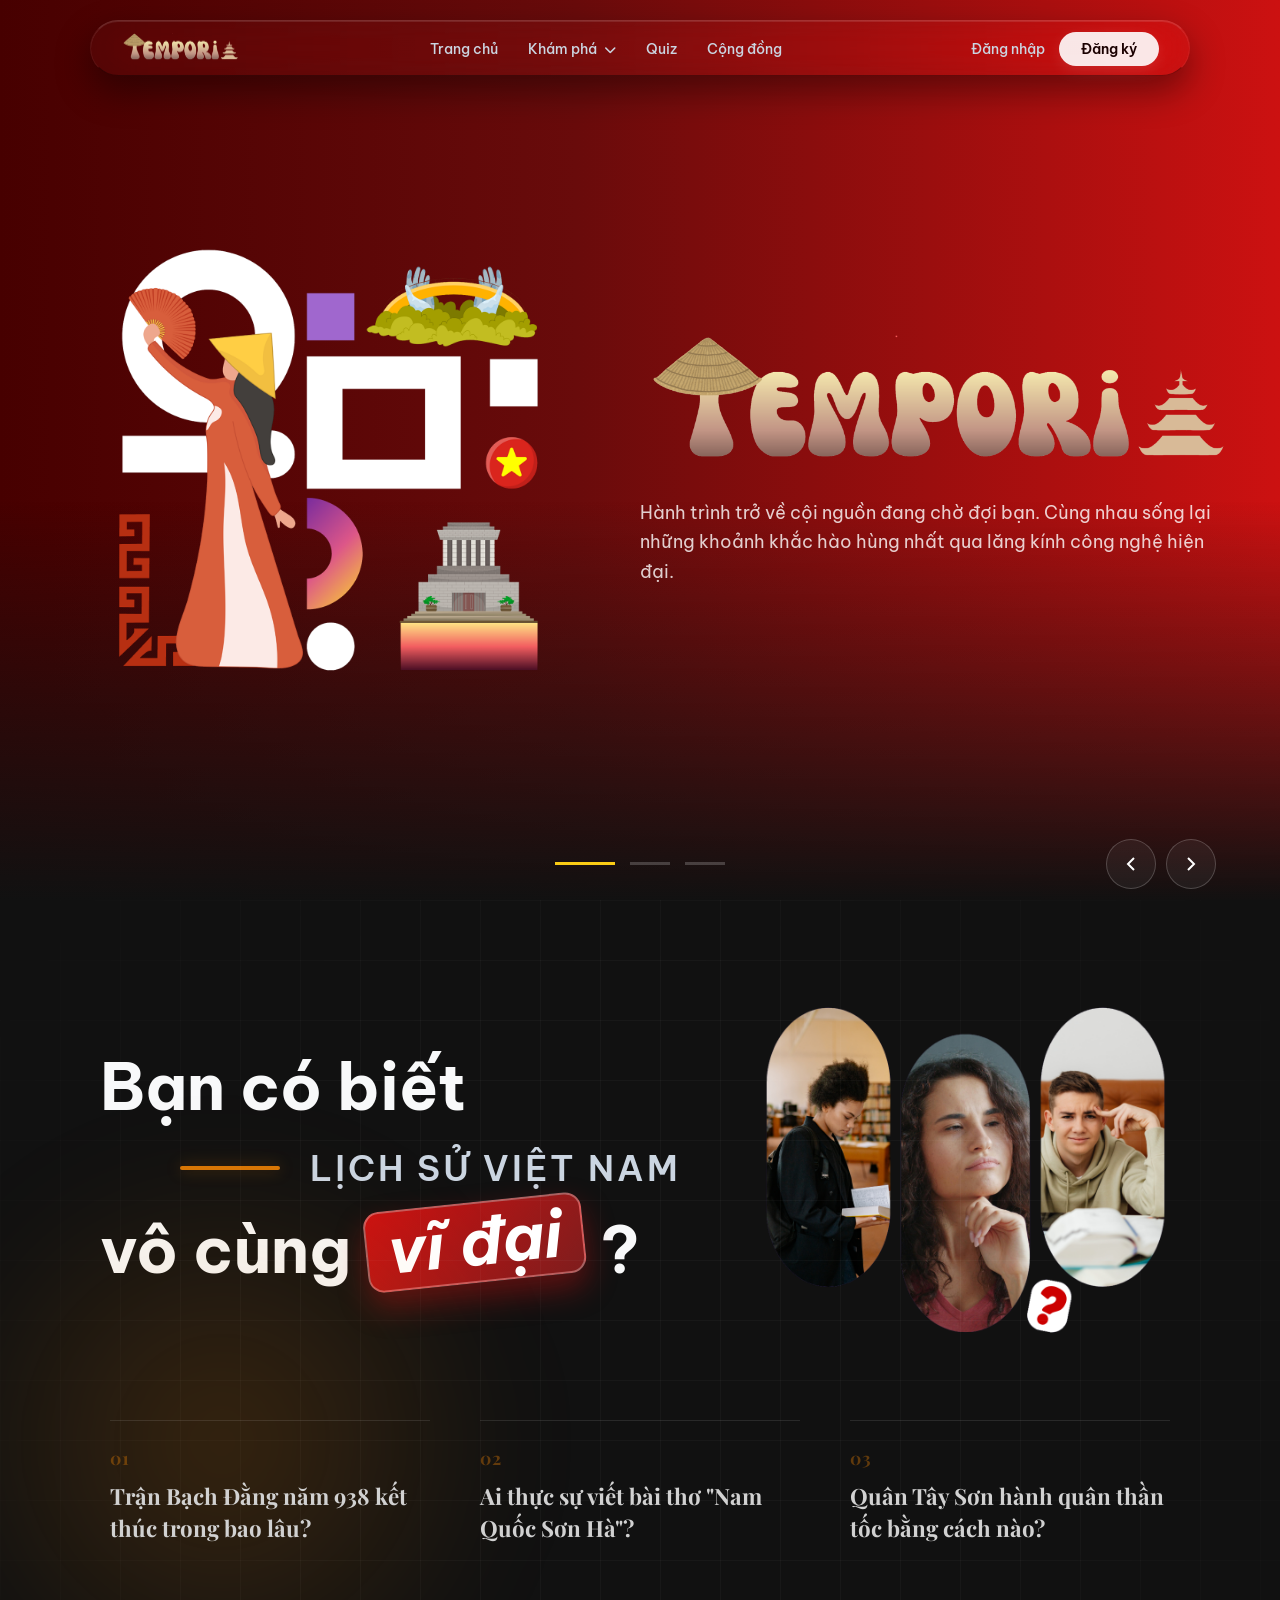
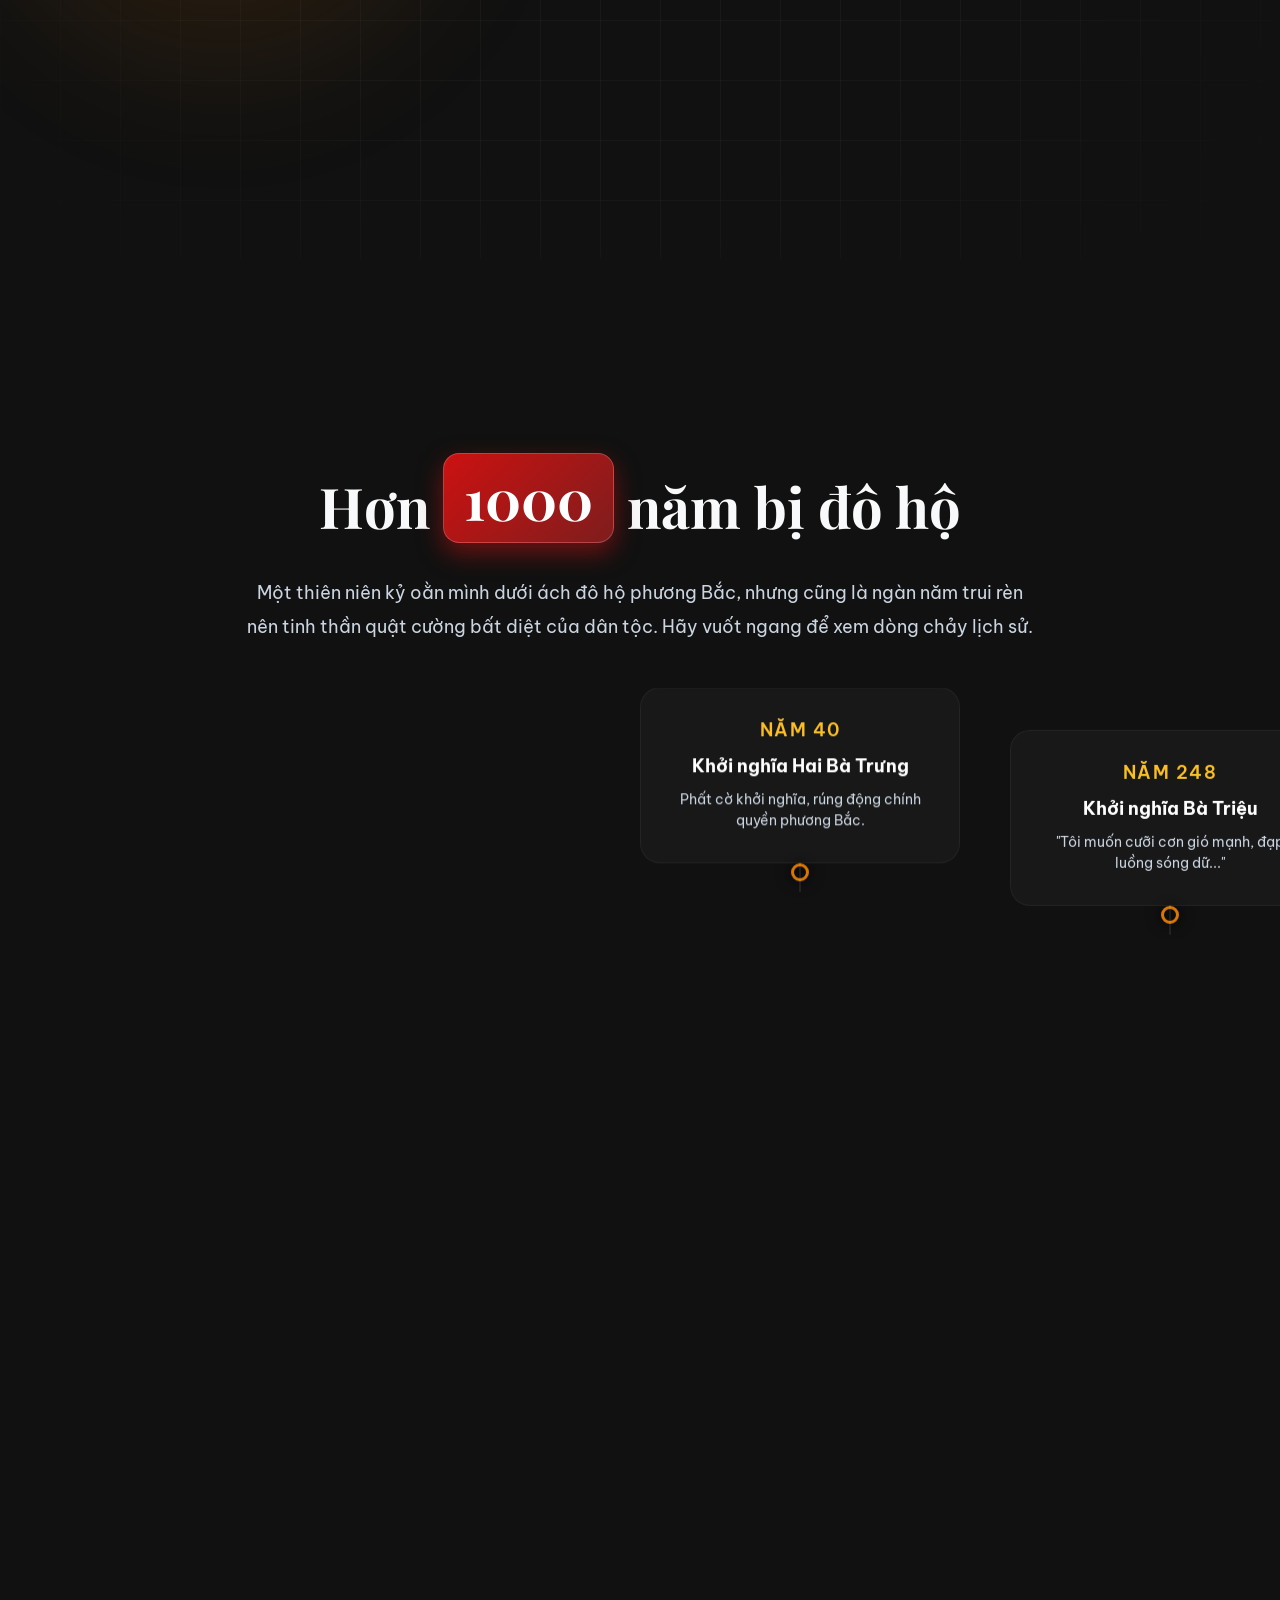
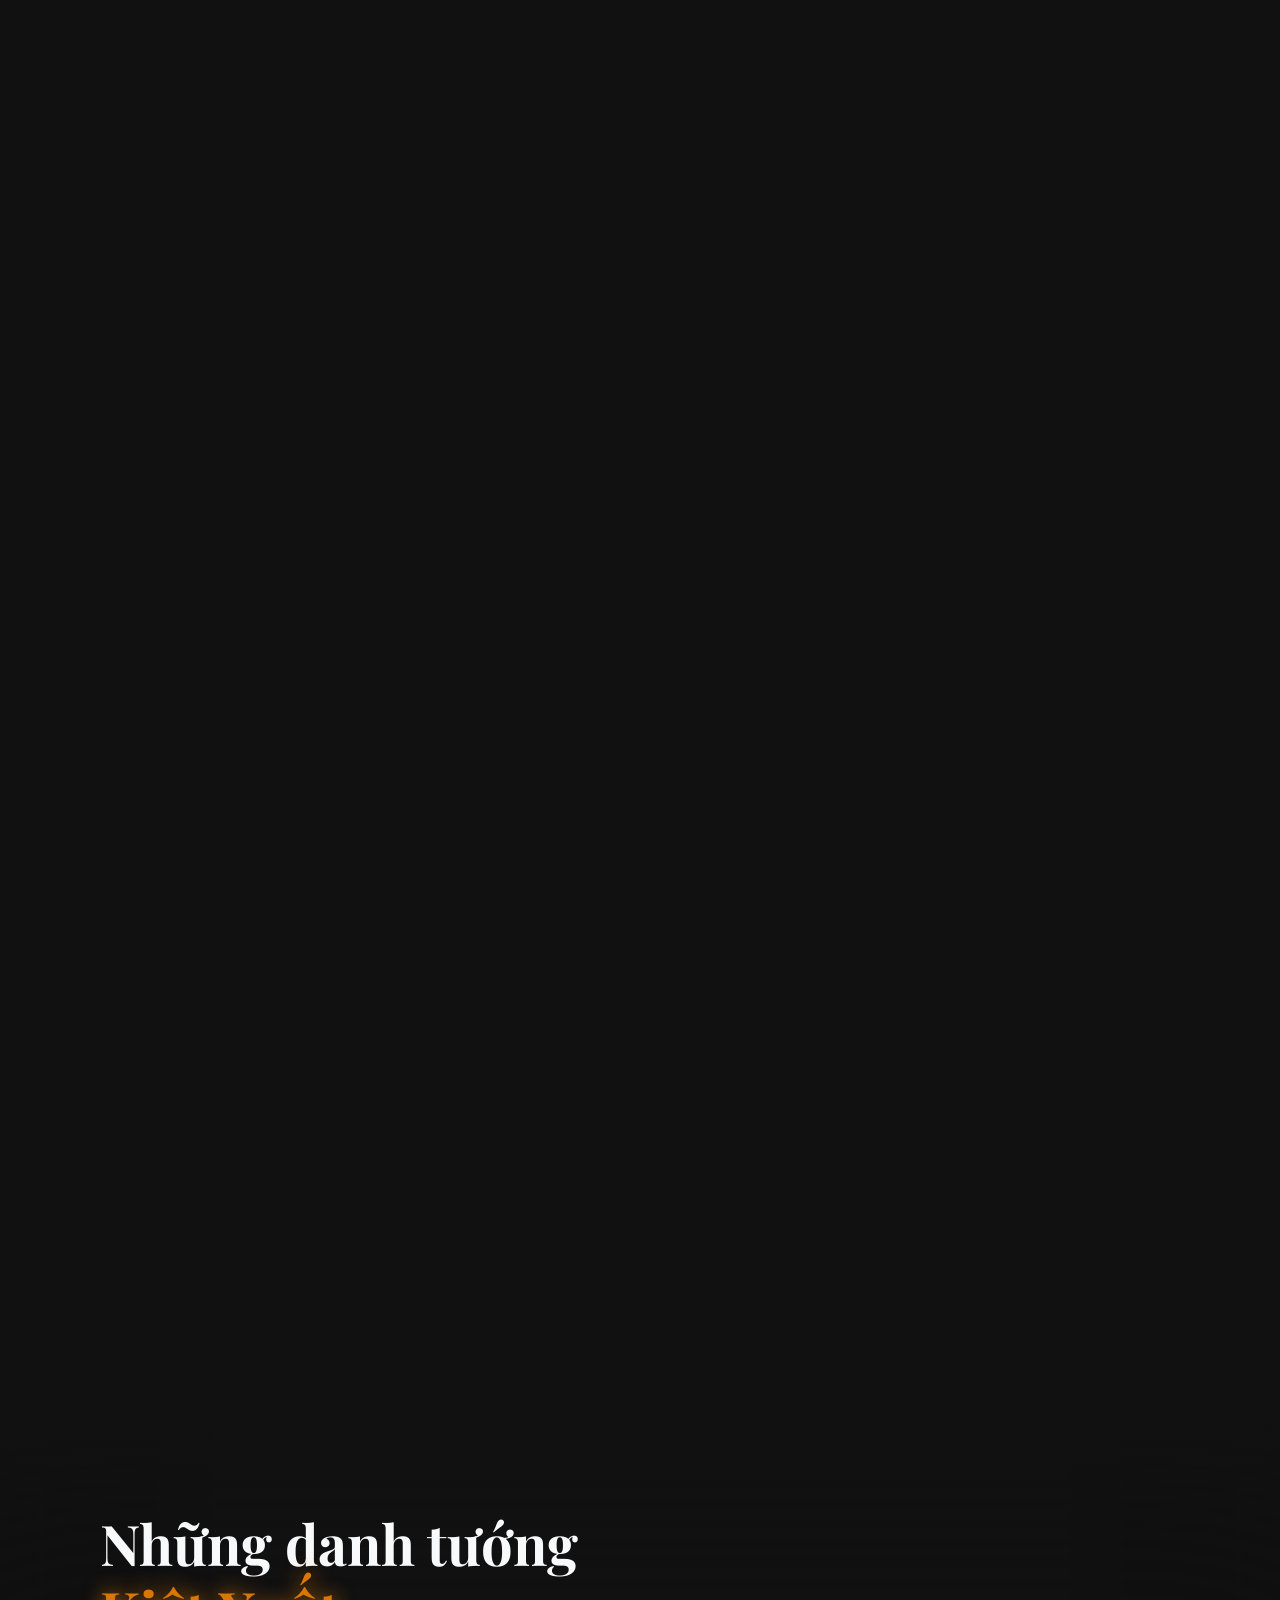
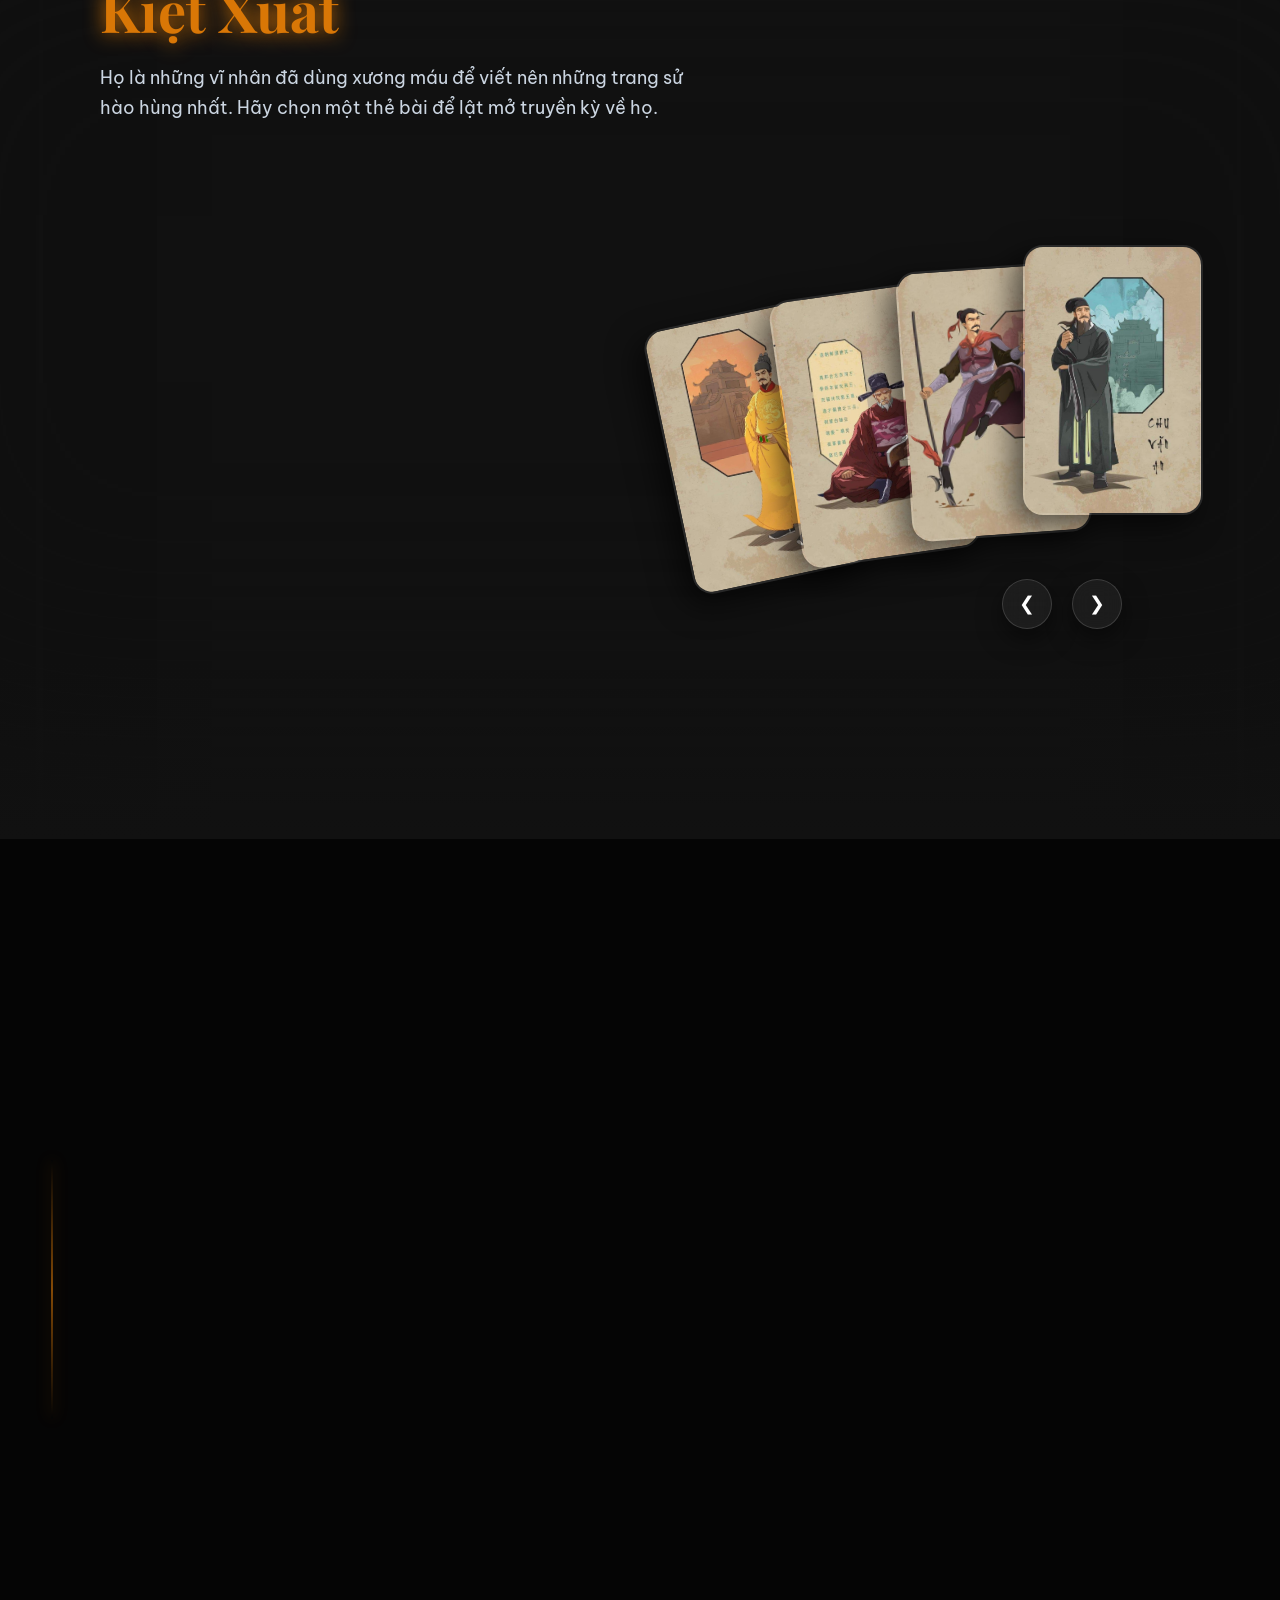
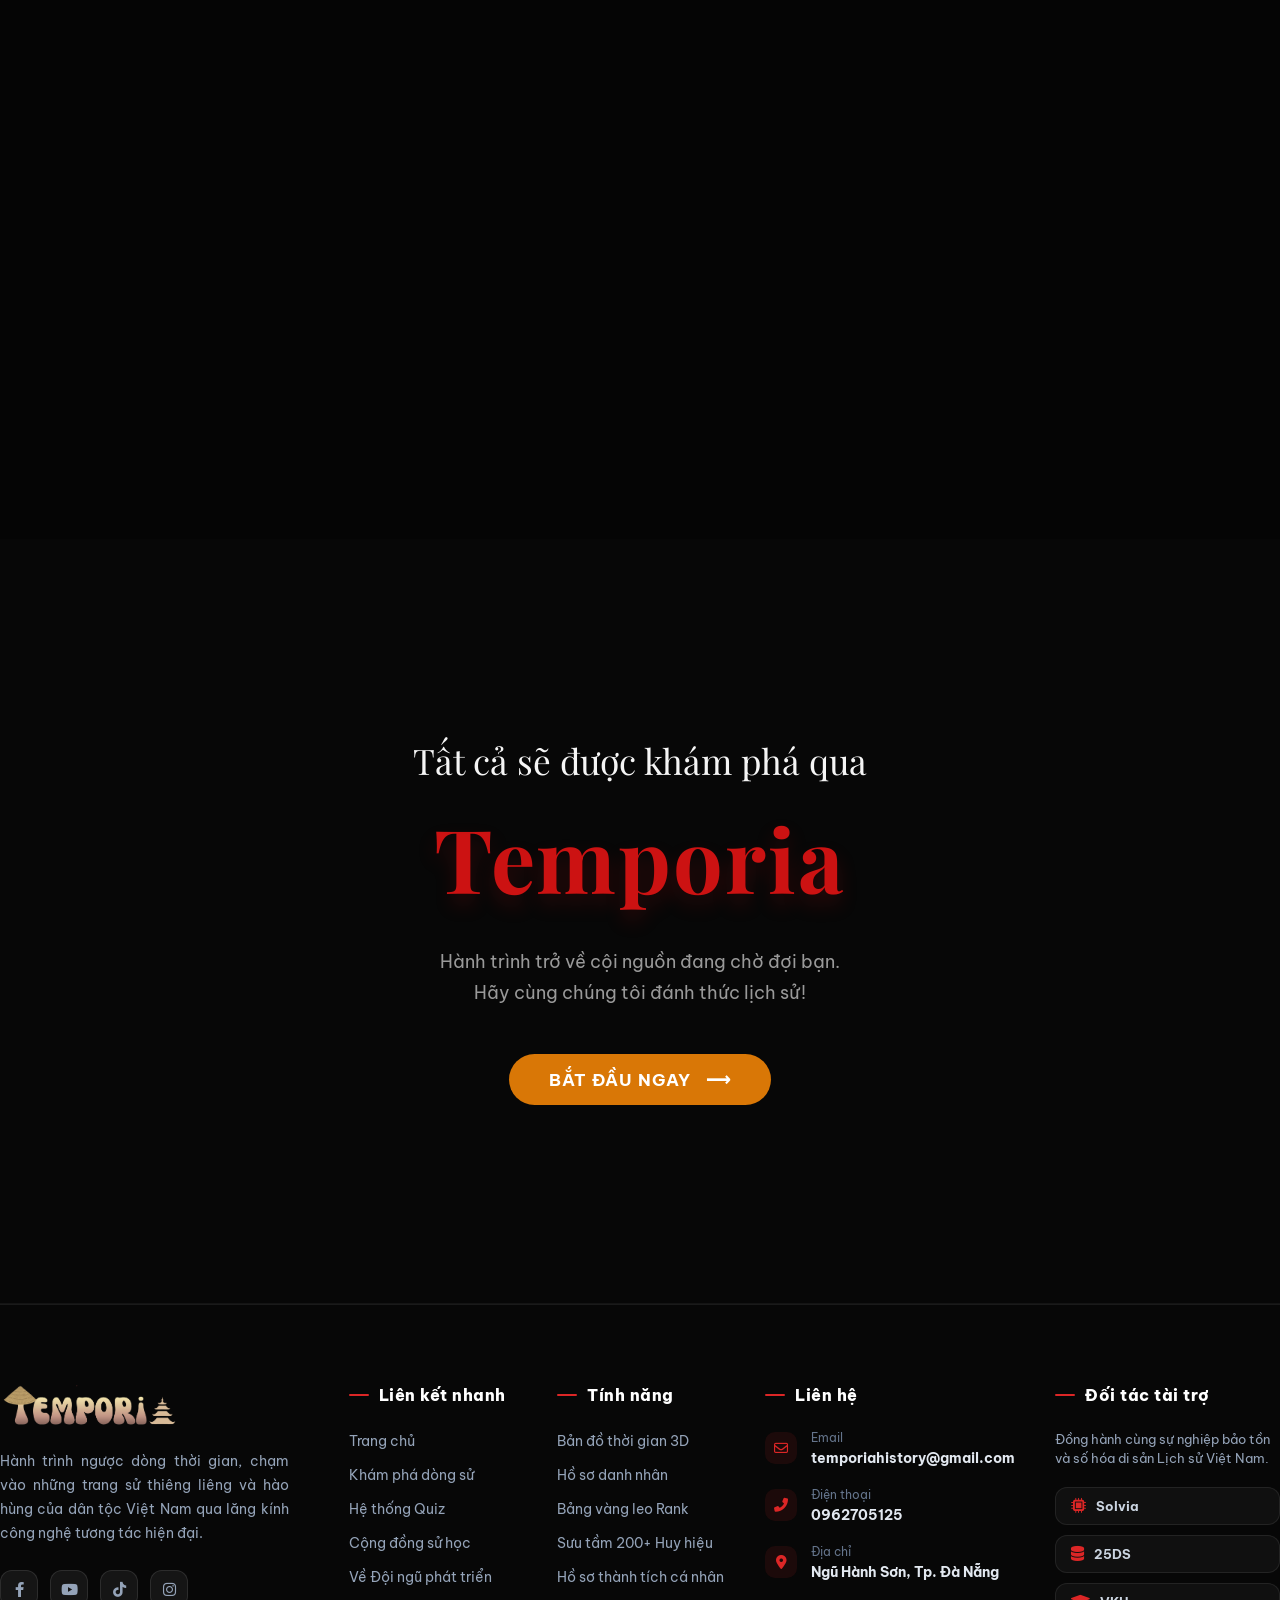
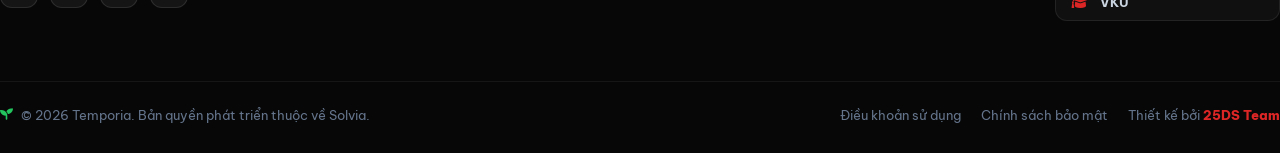
==== commit bb875718: "Upload project" ====
--- a/index.html
+++ b/index.html
@@ -15,15 +15,17 @@
     <link rel="stylesheet" href="css/global.css">
     <link rel="stylesheet" href="css/home.css">
     <style>
-        .temporia-global-footer {
+  .temporia-global-footer {
               position: relative !important;
               width: 100% !important;
               margin-top: 0 !important;
-               overflow: hidden !important;
-              background: #000000 !important;
+              overflow: hidden !important;
+              background: #070707 !important; /* Đen tuyền */
               color: #e2e8f0 !important;
-             border-top: 1px solid rgba(255, 255, 255, 0.08) !important;
-}
+              border-top: 1px solid rgba(255, 255, 255, 0.08) !important;
+        }
+        /* THÊM DÒNG NÀY: Xóa sạch lớp ảnh sương mù để Footer đen đặc 100% */
+        .temporia-global-footer .footer-bg-wrapper { display: none !important; }
     </style>
 </head>
 <body>
@@ -124,12 +126,24 @@
                 <p>Vượt qua những thử thách lịch sử để mở khóa các phù hiệu danh giá. Sở hữu trọn bộ sưu tập để khám phá những bí mật ẩn giấu và chiến công hiển hách của các vị anh hùng hào kiệt.</p>
                 
                 <div class="badges-grid">
-                    <div class="badge-item"><div class="badge-circle"></div><span class="badge-name">Quân Vương</span></div>
-                    <div class="badge-item"><div class="badge-circle"></div><span class="badge-name">Tướng Quân</span></div>
-                    <div class="badge-item"><div class="badge-circle"></div><span class="badge-name">Văn Thần</span></div>
-                    <div class="badge-item"><div class="badge-circle"></div><span class="badge-name">Sử Gia</span></div>
-                    <div class="badge-item"><div class="badge-circle"></div><span class="badge-name">Chiến Binh</span></div>
-                    <div class="badge-item"><div class="badge-circle"></div><span class="badge-name">Hiền Triết</span></div>
+                    <div class="badge-item">
+                        <div class="badge-large-img">
+                            <img src="hinh nhân vật/KDVx.png" alt="Kinh Dương Vương">
+                        </div>
+                        <span class="badge-name">Kinh Dương Vương</span>
+                    </div>
+                    <div class="badge-item">
+                        <div class="badge-large-img">
+                            <img src="hinh nhân vật/LLQx.png" alt="Lạc Long Quân">
+                        </div>
+                        <span class="badge-name">Lạc Long Quân</span>
+                    </div>
+                    <div class="badge-item">
+                        <div class="badge-large-img">
+                            <img src="hinh nhân vật/HV1x.png" alt="Hùng Vương">
+                        </div>
+                        <span class="badge-name">Hùng Vương</span>
+                    </div>
                 </div>
             </div>
         </div>
--- a/css/home.css
+++ b/css/home.css
@@ -2345,27 +2345,50 @@
 
 
 /* --- 3. LƯỚI HUY HIỆU (BENTO GLASS) --- */
+/* --- 3. LƯỚI HUY HIỆU (BENTO GLASS) - 3 HUY HIỆU LỚN --- */
 .badges-grid {
     display: grid; grid-template-columns: repeat(3, 1fr); gap: 25px;
 }
-.badge-item { display: flex; flex-direction: column; align-items: center; gap: 12px; }
-
-/* Hình tròn huy hiệu tinh xảo */
-.badge-circle {
-    width: 85px; height: 85px;
-    background: rgba(255, 255, 255, 0.03); backdrop-filter: blur(10px); -webkit-backdrop-filter: blur(10px);
+.badge-item { display: flex; flex-direction: column; align-items: center; gap: 15px; }
+
+/* Hình tròn huy hiệu tinh xảo chứa ảnh */
+.badge-large-img {
+    width: 140px; height: 140px; /* Tăng kích thước từ 85px lên 140px cực kỳ hoành tráng */
+    background: rgba(255, 255, 255, 0.03); 
+    backdrop-filter: blur(10px); -webkit-backdrop-filter: blur(10px);
     border: 1px solid rgba(250, 204, 21, 0.2); border-radius: 50%;
-    box-shadow: 0 10px 20px rgba(0, 0, 0, 0.2), inset 0 2px 10px rgba(255, 255, 255, 0.05);
+    box-shadow: 0 10px 20px rgba(0, 0, 0, 0.3), inset 0 2px 10px rgba(255, 255, 255, 0.05);
     transition: all 0.4s cubic-bezier(0.175, 0.885, 0.32, 1.275);
     cursor: pointer;
-}
-.badge-item:hover .badge-circle {
-    transform: translateY(-8px) scale(1.1);
+    display: flex; align-items: center; justify-content: center;
+    overflow: hidden; /* Cắt gọn gàng thành hình tròn */
+}
+
+/* Hiển thị ảnh nhân vật bên trong */
+.badge-large-img img {
+    width: 102%; 
+    height: 104%; 
+    object-fit: contain; /* Giữ nguyên tỷ lệ, không bị cắt xén */
+    filter: drop-shadow(0 5px 15px rgba(0,0,0,0.5)); /* Bóng đổ nhẹ đằng sau nhân vật */
+    transition: transform 0.4s ease;
+}
+
+/* Hiệu ứng khi rê chuột vào Huy hiệu */
+.badge-item:hover .badge-large-img {
+    transform: translateY(-10px) scale(1.08);
     background: rgba(250, 204, 21, 0.1); border-color: rgba(250, 204, 21, 0.6);
-    box-shadow: 0 15px 30px rgba(0, 0, 0, 0.4), 0 0 20px rgba(250, 204, 21, 0.3);
-}
-
-.badge-name { font-size: 0.85rem; font-weight: 600; color: #e5e5e5; text-transform: uppercase; letter-spacing: 1.5px; transition: 0.3s; }
+    box-shadow: 0 15px 30px rgba(0, 0, 0, 0.5), 0 0 30px rgba(250, 204, 21, 0.3);
+}
+
+.badge-item:hover .badge-large-img img {
+    transform: scale(1.12); /* Phóng to nhân vật ra một chút */
+}
+
+.badge-name { 
+    font-size: 1rem; /* Chữ to hơn một chút */
+    font-weight: 700; color: #e5e5e5; text-transform: uppercase; 
+    letter-spacing: 1px; transition: 0.3s; 
+}
 .badge-item:hover .badge-name { color: #facc15; }
 /* ========================================================================= */
 /* VÁ LỖI CHUYỂN SLIDE 3: CHỐNG ĐÈ CHỮ VÀ ÉP BỐ CỤC CHUẨN XÁC                 */
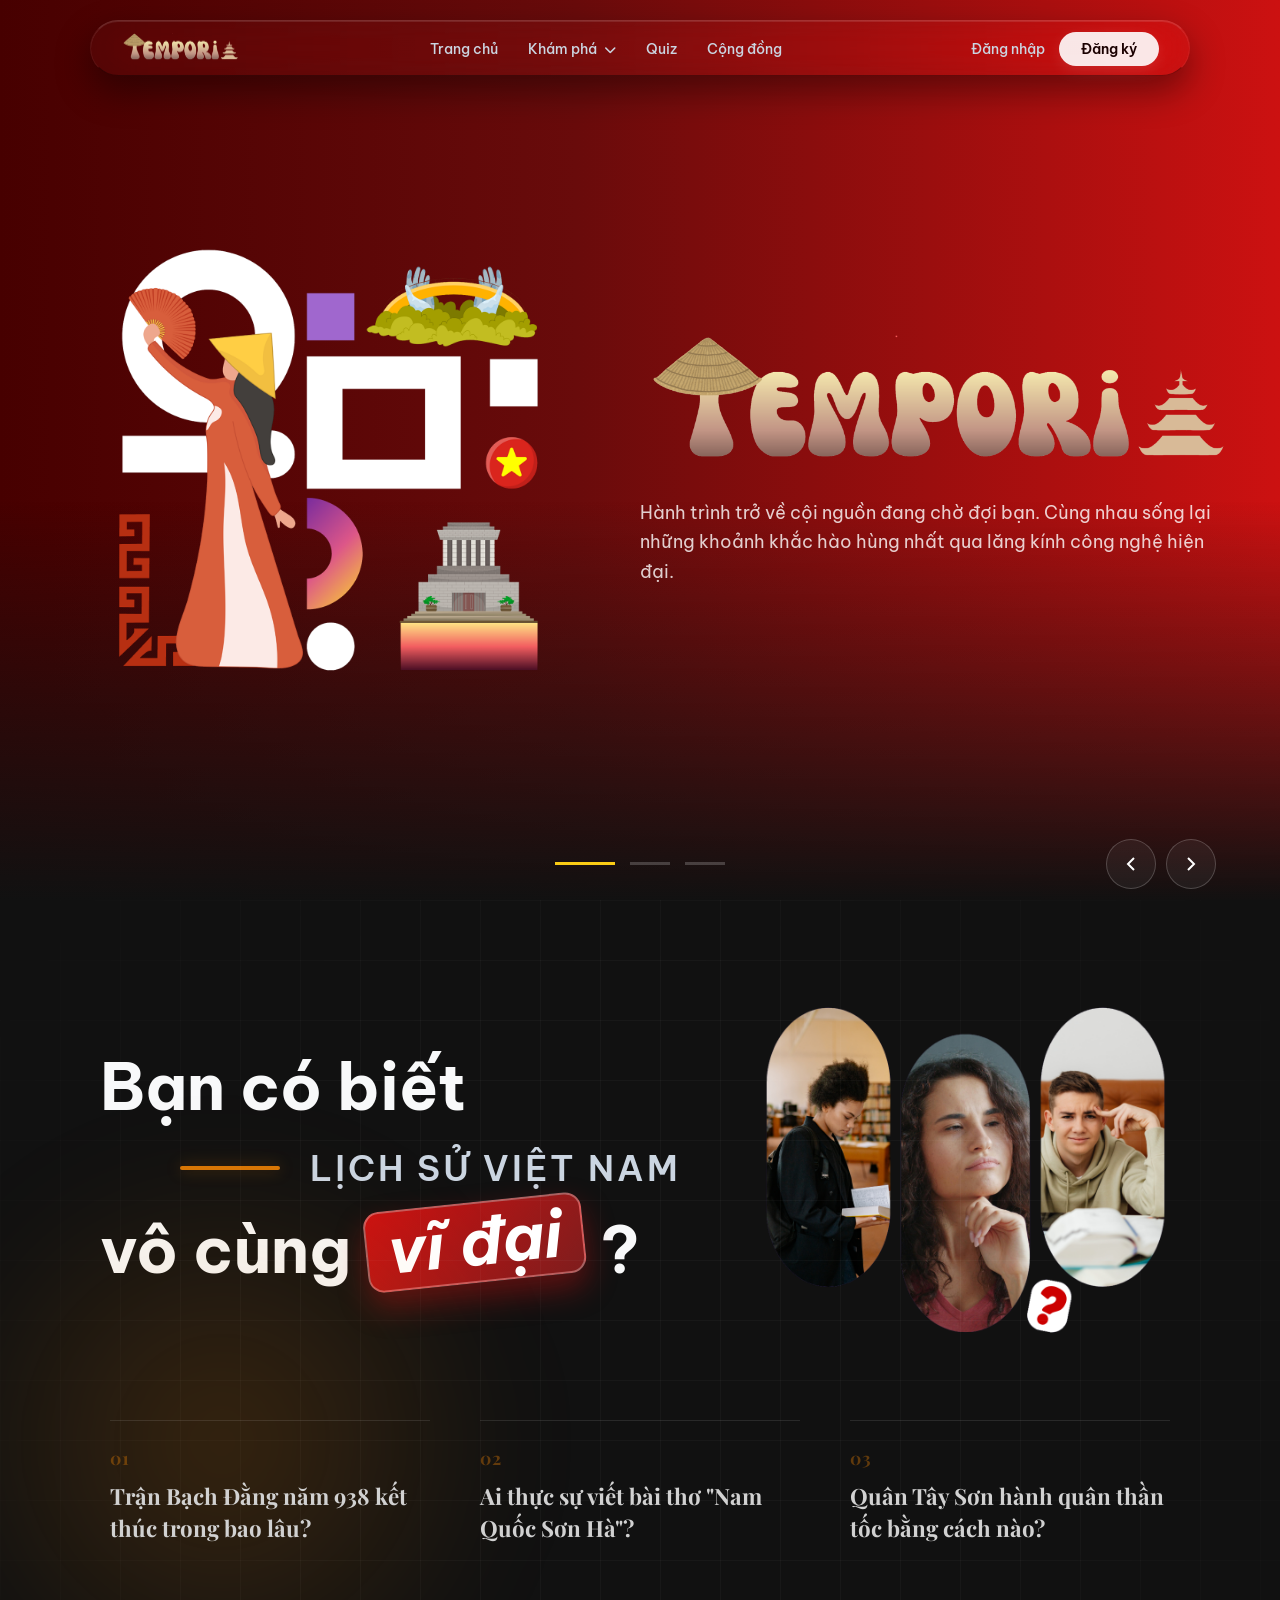
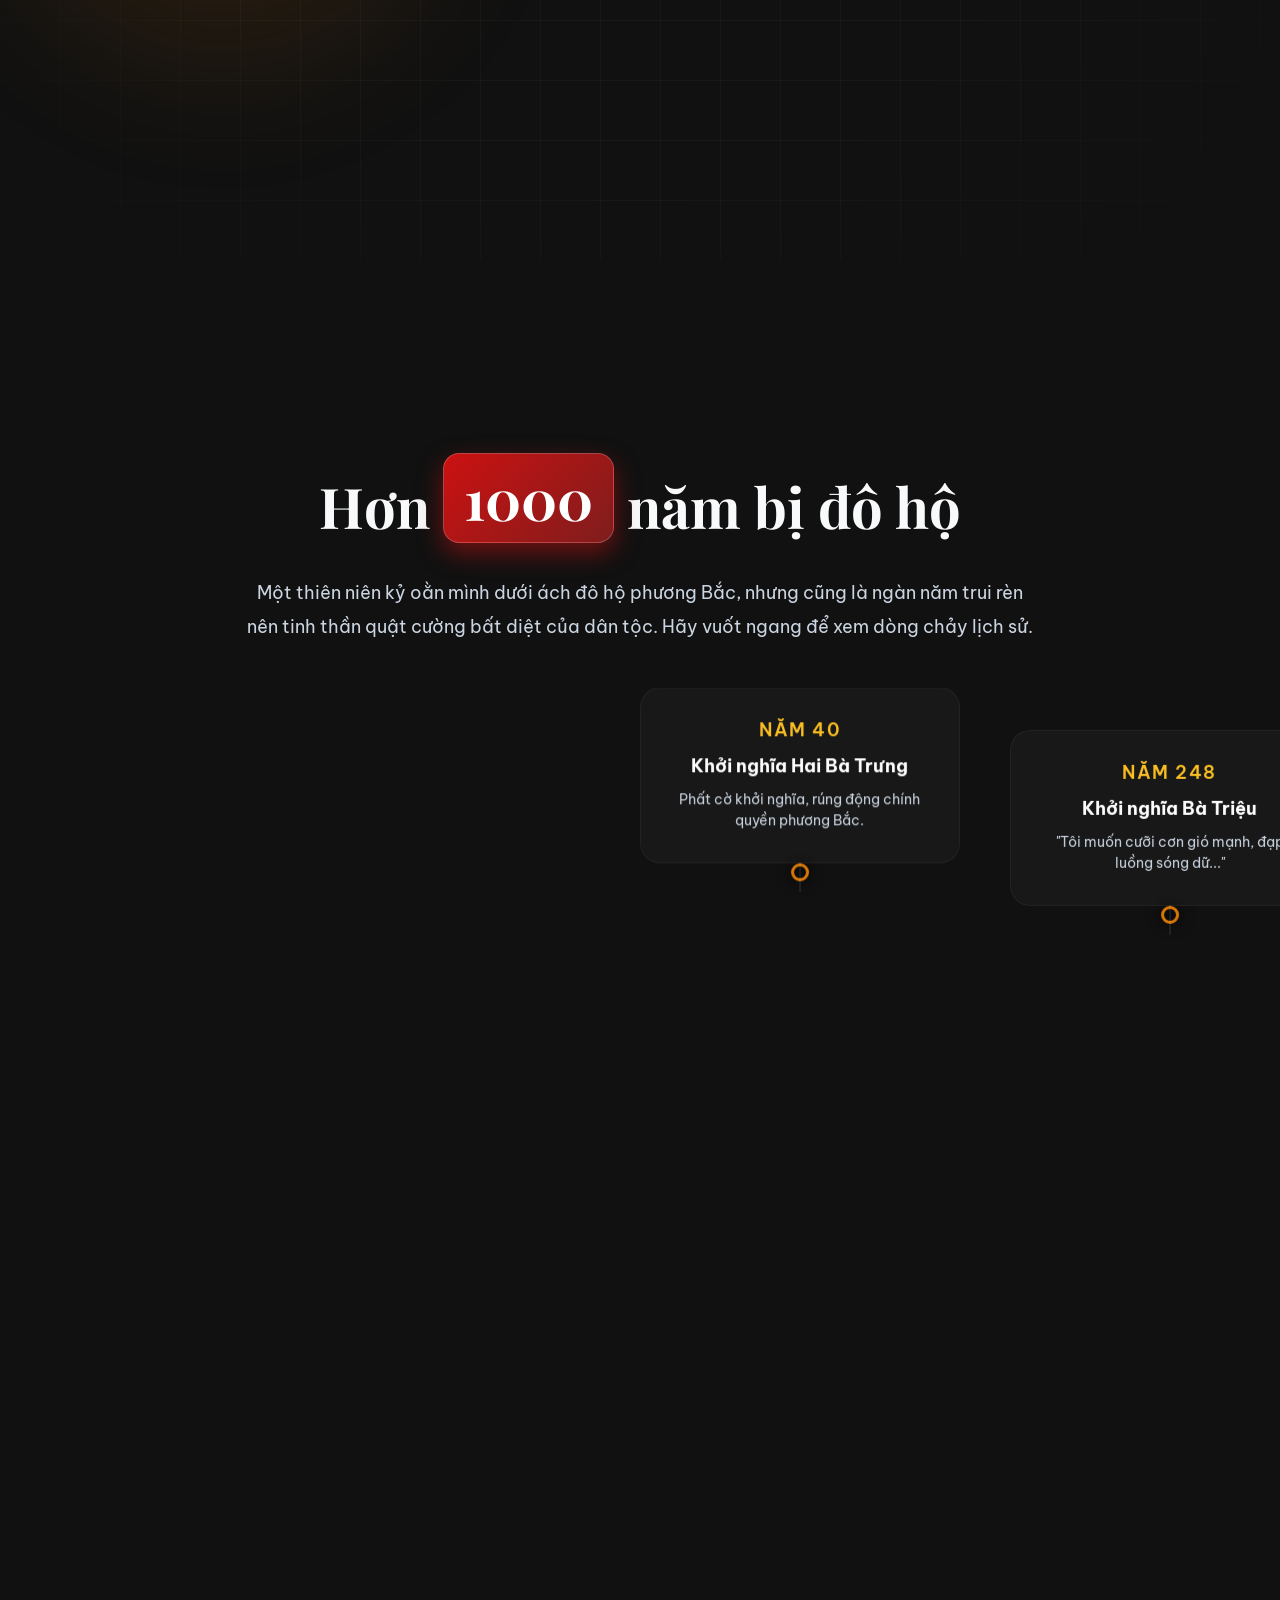
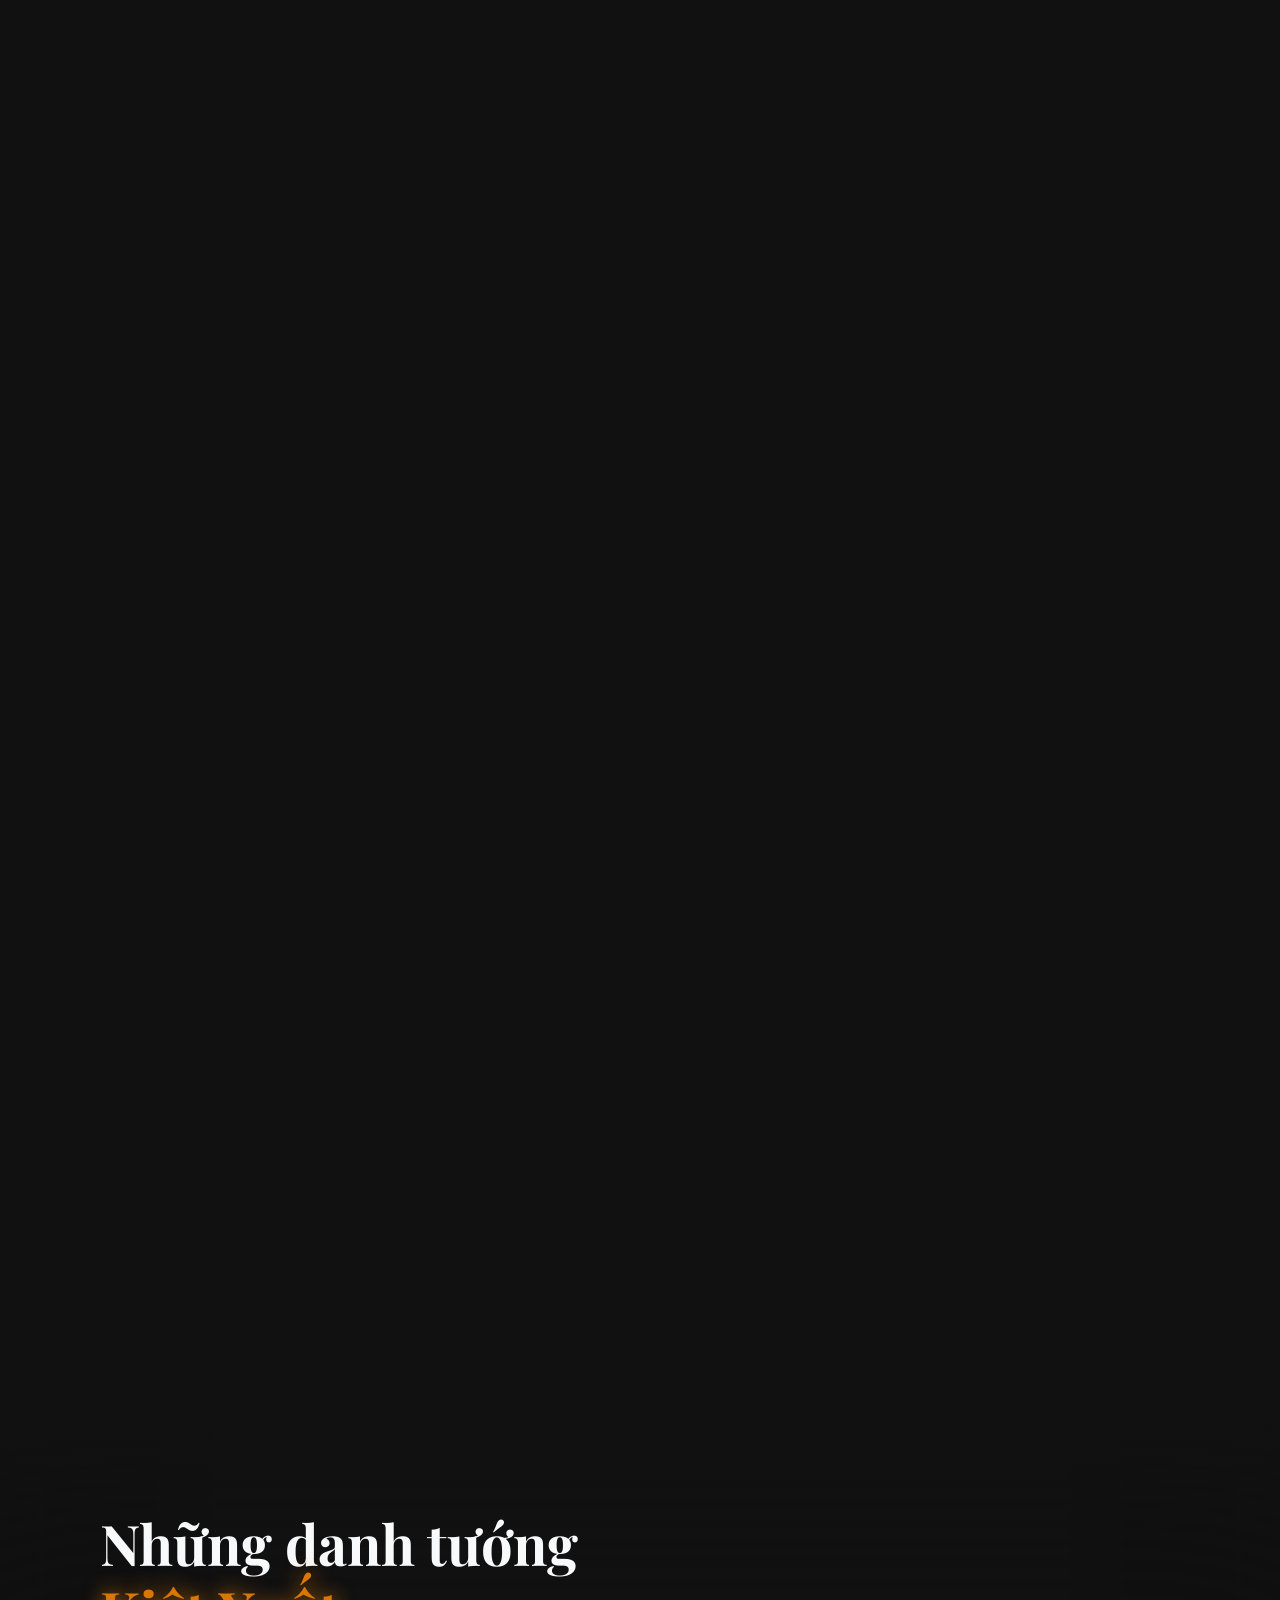
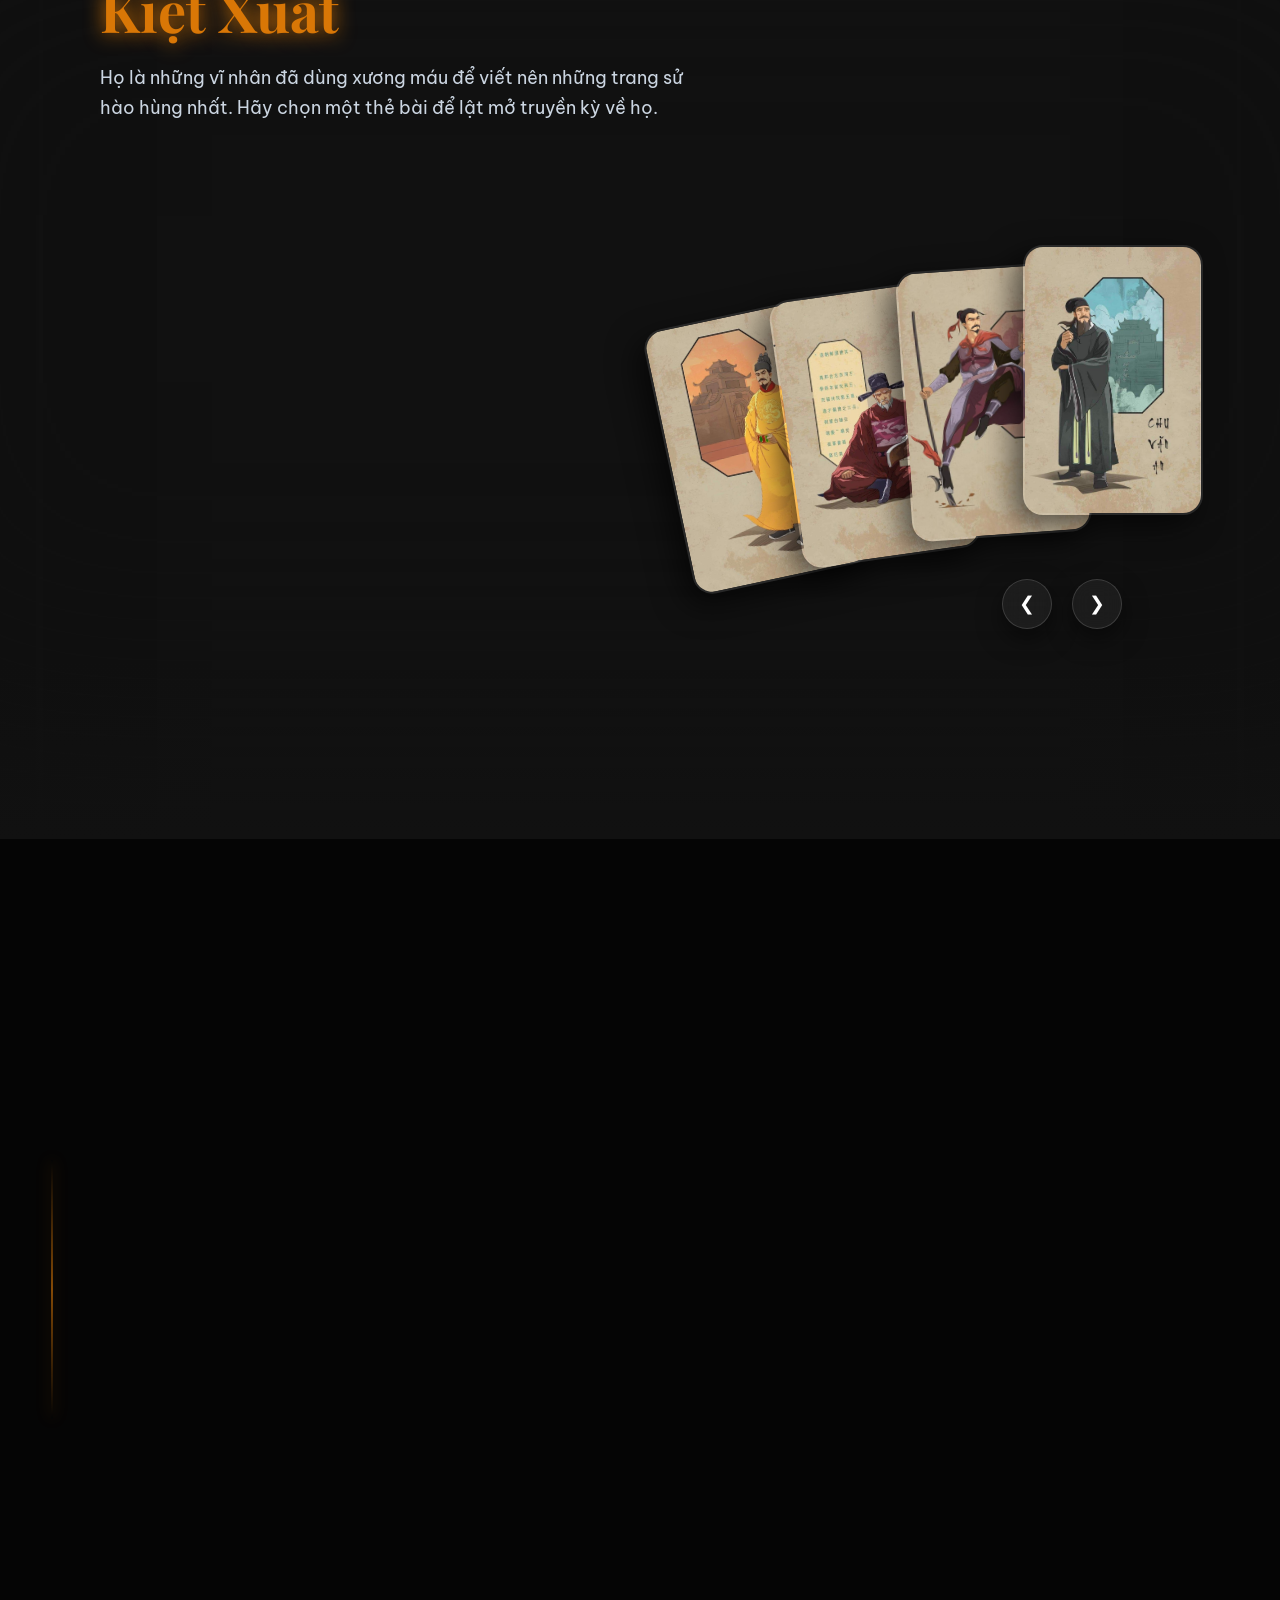
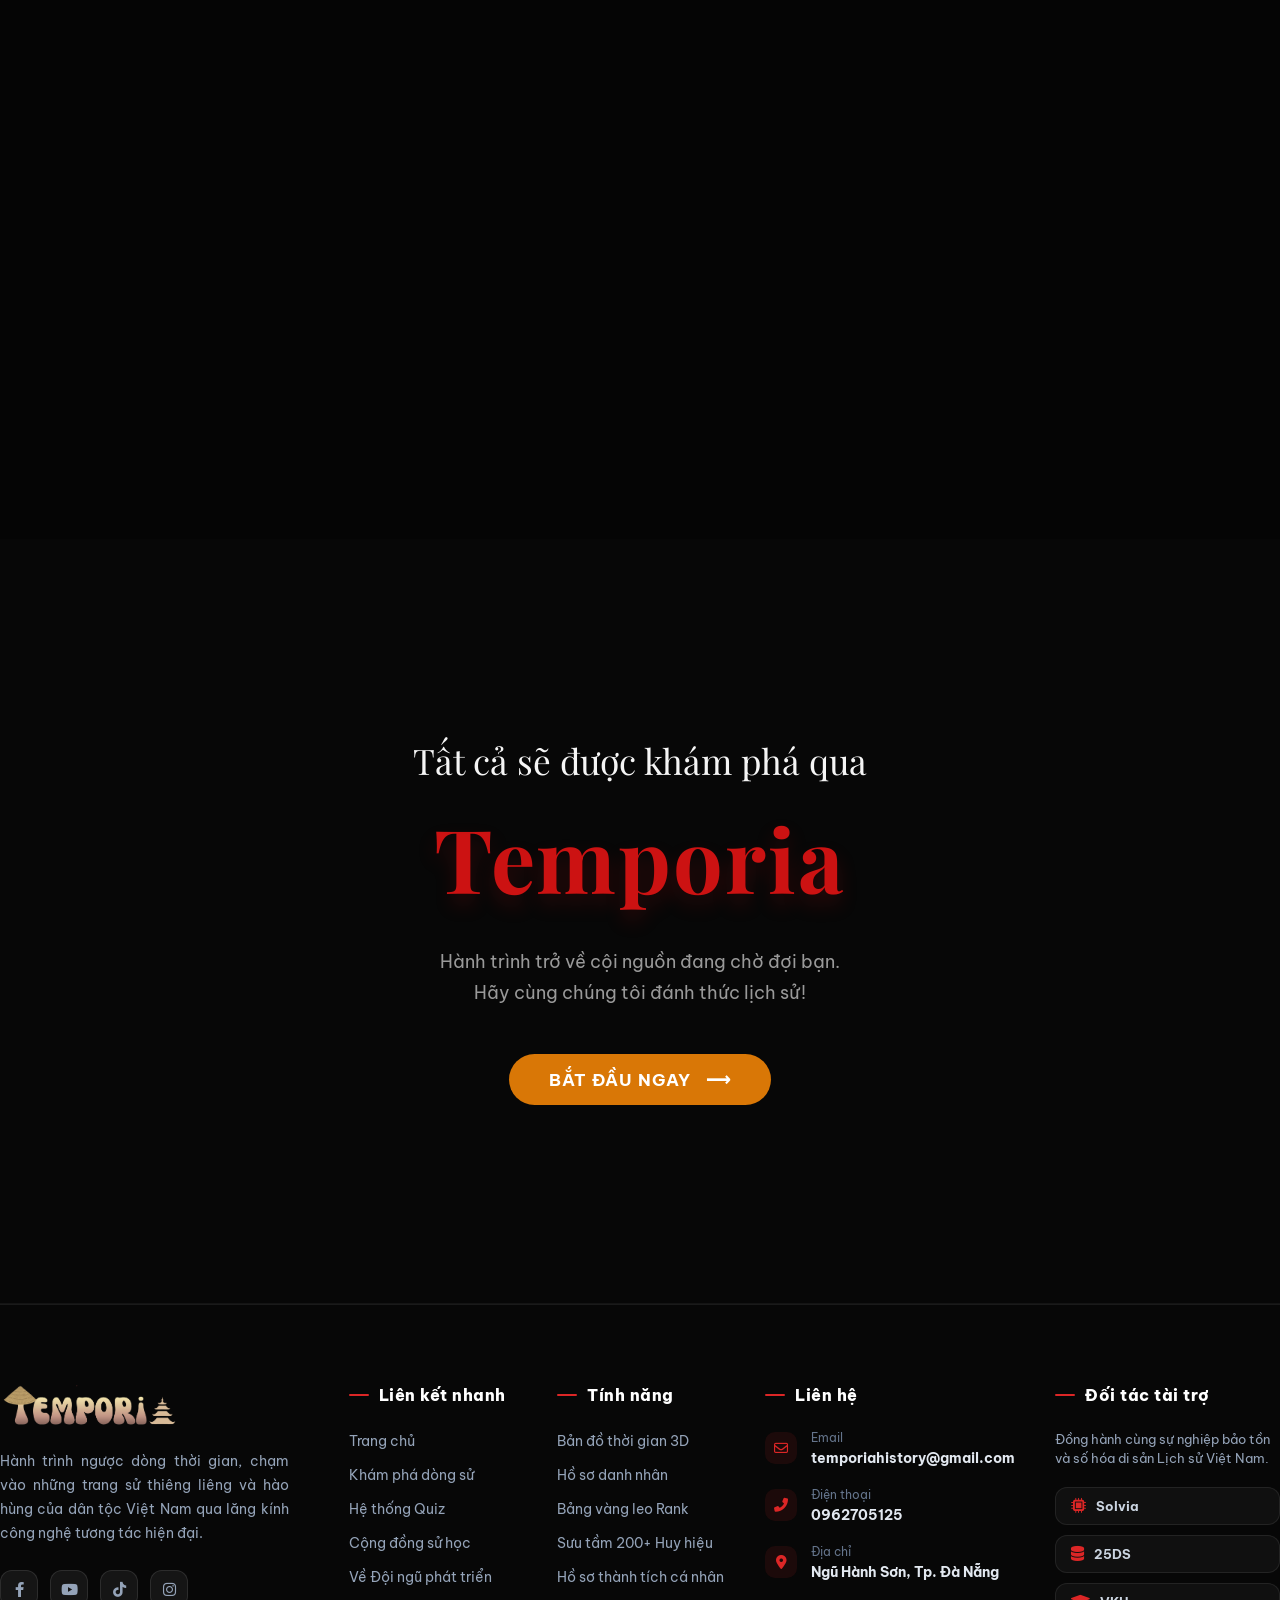
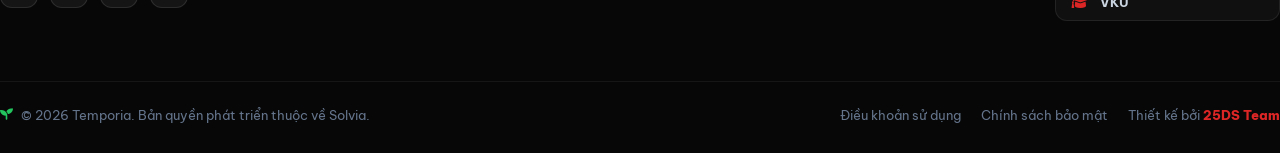
==== commit 240b877d: "Update index.html" ====
--- a/index.html
+++ b/index.html
@@ -26,6 +26,10 @@
         }
         /* THÊM DÒNG NÀY: Xóa sạch lớp ảnh sương mù để Footer đen đặc 100% */
         .temporia-global-footer .footer-bg-wrapper { display: none !important; }
+        #vnMap .leaflet-tile-pane {
+        filter: invert(100%) grayscale(100%) brightness(85%) contrast(130%) !important;
+        -webkit-filter: invert(100%) grayscale(100%) brightness(85%) contrast(130%) !important;
+    }
     </style>
 </head>
 <body>
